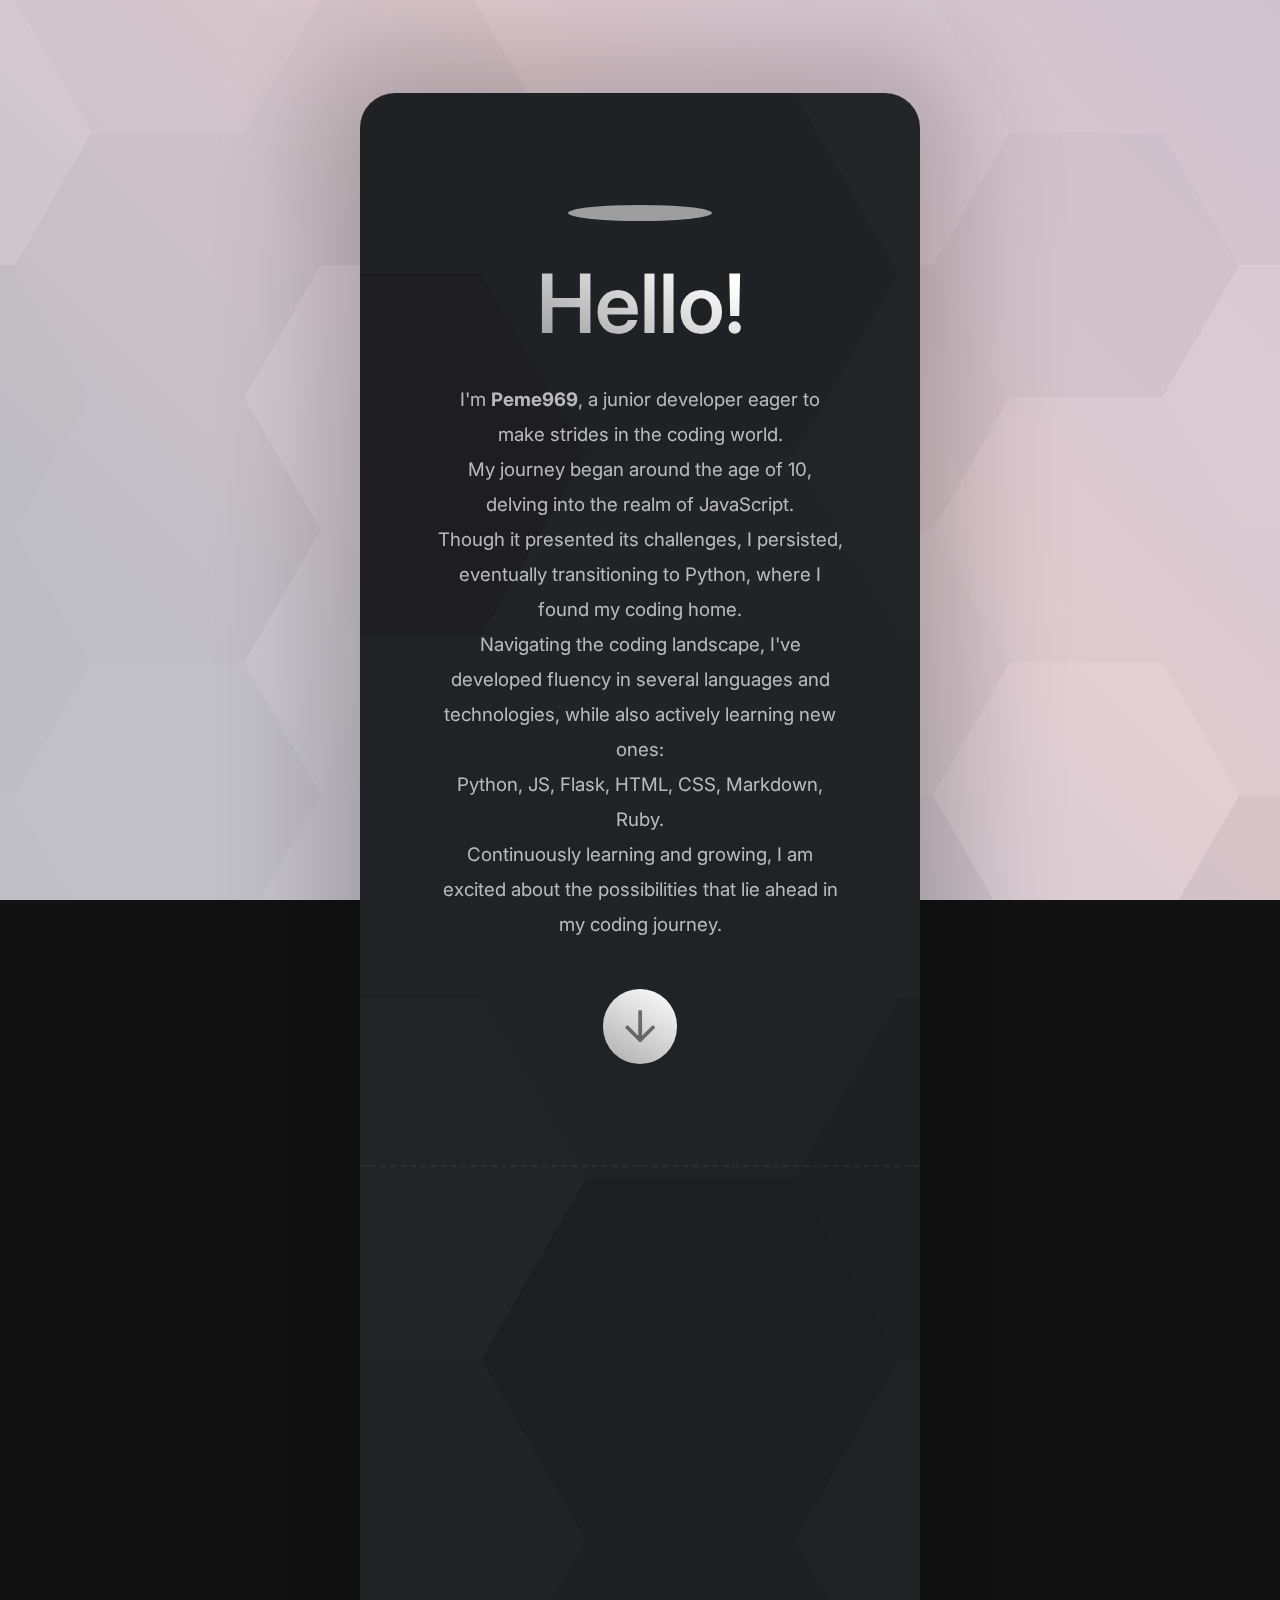
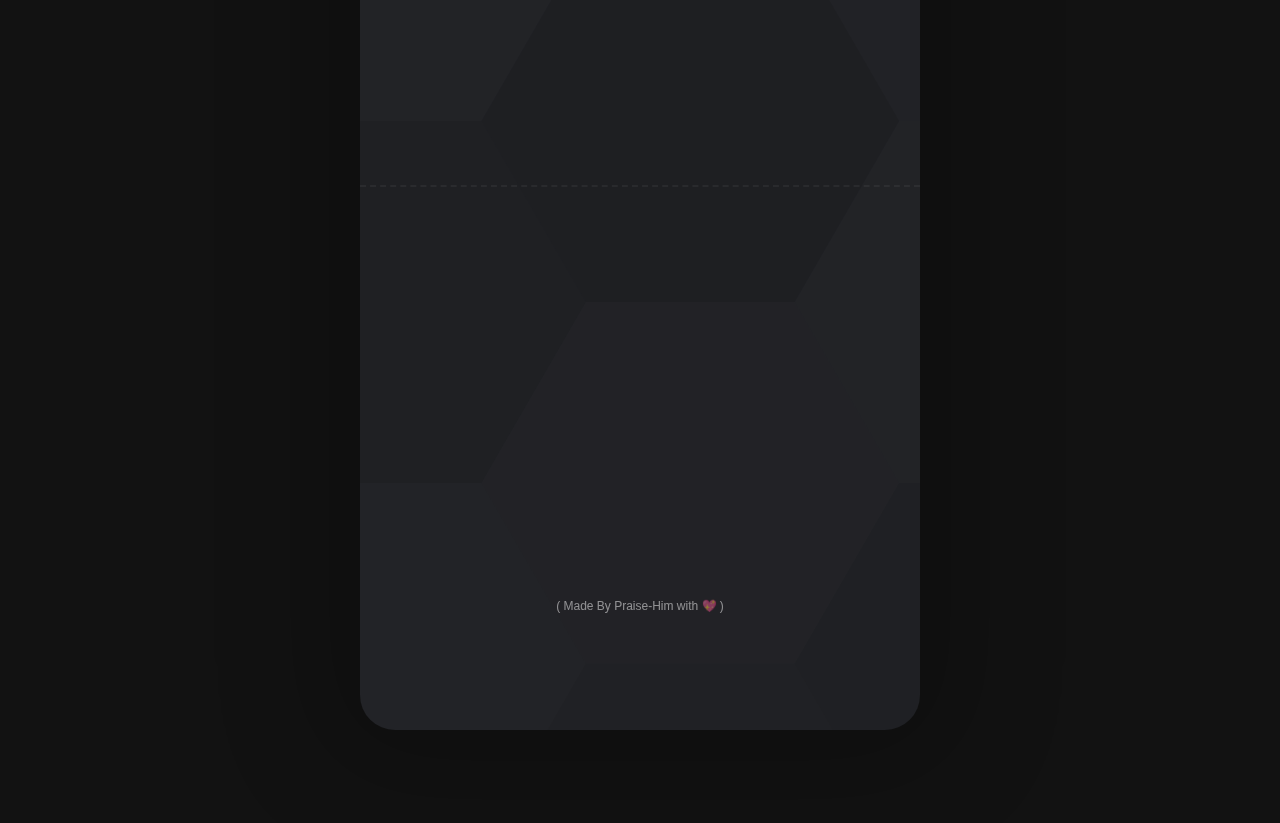
==== index.html @ 046c0584 "Updated index.html file!" ====
<!DOCTYPE HTML>
<html lang="en">
    <head>
        <title>Peme969 | My Homepage</title>
        <meta charset="utf-8"/>
        <meta name="viewport" content="width=device-width,initial-scale=1"/>
        <meta name="color-scheme" content="dark only"/>
        <meta name="description" content="Learn more about me!"/>
        <meta property="og:site_name" content="Peme969 | My Homepage"/>
        <meta property="og:title" content="Peme969 | My Homepage"/>
        <meta property="og:type" content="website"/>
        <meta property="og:description" content="Peme969's Homepage"/>
        <meta property="og:image" content="peme969.png"/>
        <meta property="og:image:type" content="image/jpeg"/>
        <meta property="og:image:width" content="1280"/>
        <meta property="og:image:height" content="800"/>
        <meta property="og:url" content="https://peme969.is-a.dev"/>
        <meta property="twitter:card" content="summary_large_image"/>
        <link rel="canonical" href="https://peme969.is-a.dev"/>
        <script src="https://beamanalytics.b-cdn.net/beam.min.js" data-token="cba54fb1-f1af-4593-b8c2-2899e4ea5d34" async></script>
        <link rel="icon" href="https://praisehimz.codewizardshq.com/Firstwebsite/images/cmd_giphy.ico" type="images/x-icon">
        <link href="https://fonts.googleapis.com/css2?display=swap&family=Inter:ital,wght@0,400;0,600;0,700;0,900;1,400;1,600;1,700;1,900" rel="stylesheet" type="text/css"/>
    <script async src="https://www.googletagmanager.com/gtag/js?id=G-JRMW57R1L1"></script>
<script>
  window.dataLayer = window.dataLayer || [];
  function gtag(){dataLayer.push(arguments);}
  gtag('js', new Date());

  gtag('config', 'G-JRMW57R1L1');
</script>
        <style>
            html,body,div,span,applet,object,iframe,h1,h2,h3,h4,h5,h6,p,blockquote,pre,a,abbr,acronym,address,big,cite,code,del,dfn,em,img,ins,kbd,q,s,samp,small,strike,strong,sub,sup,tt,var,b,u,i,center,dl,dt,dd,ol,ul,li,fieldset,form,label,legend,table,caption,tbody,tfoot,thead,tr,th,td,article,aside,canvas,details,embed,figure,figcaption,footer,header,hgroup,menu,nav,output,ruby,section,summary,time,mark,audio,video {
                margin: 0;
                padding: 0;
                border: 0;
                font-size: 100%;
                font: inherit;
                vertical-align: baseline;
            }

            article,aside,details,figcaption,figure,footer,header,hgroup,menu,nav,section {
                display: block;
            }

            body {
                line-height: 1;
            }

            ol,ul {
                list-style: none;
            }

            blockquote,q {
                quotes: none;
            }

            blockquote:before,blockquote:after,q:before,q:after {
                content: '';
                content: none;
            }

            table {
                border-collapse: collapse;
                border-spacing: 0;
            }

            body {
                -webkit-text-size-adjust: none
            }

            mark {
                background-color: transparent;
                color: inherit
            }

            input::-moz-focus-inner {
                border: 0;
                padding: 0
            }

            input[type="text"],input[type="email"],select,textarea {
                -moz-appearance: none;
                -webkit-appearance: none;
                -ms-appearance: none;
                appearance: none
            }

            *, *:before, *:after {
                box-sizing: border-box;
            }

            body {
                line-height: 1.0;
                min-height: var(--viewport-height);
                min-width: 320px;
                overflow-x: hidden;
                word-wrap: break-word;
            }

            body:before {
                content: '';
                display: block;
                background-attachment: scroll;
                height: var(--background-height);
                left: 0;
                pointer-events: none;
                position: fixed;
                top: 0;
                transform: scale(1);
                width: 100vw;
                z-index: 0;
                background-image: url('data:image/svg+xml;charset=utf8,%3Csvg%20width%3D%22600%22%20height%3D%22347%22%20viewBox%3D%220%200%20600%20347%22%20xmlns%3D%22http%3A%2F%2Fwww.w3.org%2F2000%2Fsvg%22%3E%20%3Cstyle%20type%3D%22text%2Fcss%22%3E%20polygon%20%7B%20fill%3A%20rgba(0,0,0,0.059)%3B%20transform%3A%20scale%28295%25%29%3B%20%7D%20%3C%2Fstyle%3E%20%3Cpolygon%20points%3D%220.0%2C0.0%2020.0%2C0.0%2030.0%2C17.3205%2020.0%2C34.641%200.0%2C34.641%20-10.0%2C17.3205%22%20fill-opacity%3D%220.2%22%20%2F%3E%20%3Cpolygon%20points%3D%2230.0%2C-17.3205%2050.0%2C-17.3205%2060.0%2C0.0%2050.0%2C17.3205%2030.0%2C17.3205%2020.0%2C0.0%22%20fill-opacity%3D%220.53%22%20%2F%3E%20%3Cpolygon%20points%3D%2260.0%2C0.0%2080.0%2C0.0%2090.0%2C17.3205%2080.0%2C34.641%2060.0%2C34.641%2050.0%2C17.3205%22%20fill-opacity%3D%220.84%22%20%2F%3E%20%3Cpolygon%20points%3D%2290.0%2C-17.3205%20110.0%2C-17.3205%20120.0%2C0.0%20110.0%2C17.3205%2090.0%2C17.3205%2080.0%2C0.0%22%20fill-opacity%3D%220.32%22%20%2F%3E%20%3Cpolygon%20points%3D%22120.0%2C0.0%20140.0%2C0.0%20150.0%2C17.3205%20140.0%2C34.641%20120.0%2C34.641%20110.0%2C17.3205%22%20fill-opacity%3D%220.3%22%20%2F%3E%20%3Cpolygon%20points%3D%22150.0%2C-17.3205%20170.0%2C-17.3205%20180.0%2C0.0%20170.0%2C17.3205%20150.0%2C17.3205%20140.0%2C0.0%22%20fill-opacity%3D%220.54%22%20%2F%3E%20%3Cpolygon%20points%3D%22180.0%2C0.0%20200.0%2C0.0%20210.0%2C17.3205%20200.0%2C34.641%20180.0%2C34.641%20170.0%2C17.3205%22%20fill-opacity%3D%220.51%22%20%2F%3E%20%3Cpolygon%20points%3D%22210.0%2C-17.3205%20230.0%2C-17.3205%20240.0%2C0.0%20230.0%2C17.3205%20210.0%2C17.3205%20200.0%2C0.0%22%20fill-opacity%3D%220.01%22%20%2F%3E%20%3Cpolygon%20points%3D%22240.0%2C0.0%20260.0%2C0.0%20270.0%2C17.3205%20260.0%2C34.641%20240.0%2C34.641%20230.0%2C17.3205%22%20fill-opacity%3D%220.31%22%20%2F%3E%20%3Cpolygon%20points%3D%22270.0%2C-17.3205%20290.0%2C-17.3205%20300.0%2C0.0%20290.0%2C17.3205%20270.0%2C17.3205%20260.0%2C0.0%22%20fill-opacity%3D%220.82%22%20%2F%3E%20%3Cpolygon%20points%3D%22300.0%2C0.0%20320.0%2C0.0%20330.0%2C17.3205%20320.0%2C34.641%20300.0%2C34.641%20290.0%2C17.3205%22%20fill-opacity%3D%220.05%22%20%2F%3E%20%3Cpolygon%20points%3D%22330.0%2C-17.3205%20350.0%2C-17.3205%20360.0%2C0.0%20350.0%2C17.3205%20330.0%2C17.3205%20320.0%2C0.0%22%20fill-opacity%3D%220.75%22%20%2F%3E%20%3Cpolygon%20points%3D%22360.0%2C0.0%20380.0%2C0.0%20390.0%2C17.3205%20380.0%2C34.641%20360.0%2C34.641%20350.0%2C17.3205%22%20fill-opacity%3D%220.27%22%20%2F%3E%20%3Cpolygon%20points%3D%22390.0%2C-17.3205%20410.0%2C-17.3205%20420.0%2C0.0%20410.0%2C17.3205%20390.0%2C17.3205%20380.0%2C0.0%22%20fill-opacity%3D%220.67%22%20%2F%3E%20%3Cpolygon%20points%3D%22420.0%2C0.0%20440.0%2C0.0%20450.0%2C17.3205%20440.0%2C34.641%20420.0%2C34.641%20410.0%2C17.3205%22%20fill-opacity%3D%220.75%22%20%2F%3E%20%3Cpolygon%20points%3D%22450.0%2C-17.3205%20470.0%2C-17.3205%20480.0%2C0.0%20470.0%2C17.3205%20450.0%2C17.3205%20440.0%2C0.0%22%20fill-opacity%3D%220.33%22%20%2F%3E%20%3Cpolygon%20points%3D%22480.0%2C0.0%20500.0%2C0.0%20510.0%2C17.3205%20500.0%2C34.641%20480.0%2C34.641%20470.0%2C17.3205%22%20fill-opacity%3D%220.01%22%20%2F%3E%20%3Cpolygon%20points%3D%22510.0%2C-17.3205%20530.0%2C-17.3205%20540.0%2C0.0%20530.0%2C17.3205%20510.0%2C17.3205%20500.0%2C0.0%22%20fill-opacity%3D%220.39%22%20%2F%3E%20%3Cpolygon%20points%3D%22540.0%2C0.0%20560.0%2C0.0%20570.0%2C17.3205%20560.0%2C34.641%20540.0%2C34.641%20530.0%2C17.3205%22%20fill-opacity%3D%220.53%22%20%2F%3E%20%3Cpolygon%20points%3D%22570.0%2C-17.3205%20590.0%2C-17.3205%20600.0%2C0.0%20590.0%2C17.3205%20570.0%2C17.3205%20560.0%2C0.0%22%20fill-opacity%3D%220.81%22%20%2F%3E%20%3Cpolygon%20points%3D%220.0%2C34.641%2020.0%2C34.641%2030.0%2C51.9615%2020.0%2C69.282%200.0%2C69.282%20-10.0%2C51.9615%22%20fill-opacity%3D%220.95%22%20%2F%3E%20%3Cpolygon%20points%3D%2230.0%2C17.3205%2050.0%2C17.3205%2060.0%2C34.641%2050.0%2C51.9615%2030.0%2C51.9615%2020.0%2C34.641%22%20fill-opacity%3D%220.82%22%20%2F%3E%20%3Cpolygon%20points%3D%2260.0%2C34.641%2080.0%2C34.641%2090.0%2C51.9615%2080.0%2C69.282%2060.0%2C69.282%2050.0%2C51.9615%22%20fill-opacity%3D%220.15%22%20%2F%3E%20%3Cpolygon%20points%3D%2290.0%2C17.3205%20110.0%2C17.3205%20120.0%2C34.641%20110.0%2C51.9615%2090.0%2C51.9615%2080.0%2C34.641%22%20fill-opacity%3D%220.46%22%20%2F%3E%20%3Cpolygon%20points%3D%22120.0%2C34.641%20140.0%2C34.641%20150.0%2C51.9615%20140.0%2C69.282%20120.0%2C69.282%20110.0%2C51.9615%22%20fill-opacity%3D%220.93%22%20%2F%3E%20%3Cpolygon%20points%3D%22150.0%2C17.3205%20170.0%2C17.3205%20180.0%2C34.641%20170.0%2C51.9615%20150.0%2C51.9615%20140.0%2C34.641%22%20fill-opacity%3D%220.88%22%20%2F%3E%20%3Cpolygon%20points%3D%22180.0%2C34.641%20200.0%2C34.641%20210.0%2C51.9615%20200.0%2C69.282%20180.0%2C69.282%20170.0%2C51.9615%22%20fill-opacity%3D%220.2%22%20%2F%3E%20%3Cpolygon%20points%3D%22210.0%2C17.3205%20230.0%2C17.3205%20240.0%2C34.641%20230.0%2C51.9615%20210.0%2C51.9615%20200.0%2C34.641%22%20fill-opacity%3D%220.05%22%20%2F%3E%20%3Cpolygon%20points%3D%22240.0%2C34.641%20260.0%2C34.641%20270.0%2C51.9615%20260.0%2C69.282%20240.0%2C69.282%20230.0%2C51.9615%22%20fill-opacity%3D%220.95%22%20%2F%3E%20%3Cpolygon%20points%3D%22270.0%2C17.3205%20290.0%2C17.3205%20300.0%2C34.641%20290.0%2C51.9615%20270.0%2C51.9615%20260.0%2C34.641%22%20fill-opacity%3D%220.97%22%20%2F%3E%20%3Cpolygon%20points%3D%22300.0%2C34.641%20320.0%2C34.641%20330.0%2C51.9615%20320.0%2C69.282%20300.0%2C69.282%20290.0%2C51.9615%22%20fill-opacity%3D%220.92%22%20%2F%3E%20%3Cpolygon%20points%3D%22330.0%2C17.3205%20350.0%2C17.3205%20360.0%2C34.641%20350.0%2C51.9615%20330.0%2C51.9615%20320.0%2C34.641%22%20fill-opacity%3D%220.27%22%20%2F%3E%20%3Cpolygon%20points%3D%22360.0%2C34.641%20380.0%2C34.641%20390.0%2C51.9615%20380.0%2C69.282%20360.0%2C69.282%20350.0%2C51.9615%22%20fill-opacity%3D%220.44%22%20%2F%3E%20%3Cpolygon%20points%3D%22390.0%2C17.3205%20410.0%2C17.3205%20420.0%2C34.641%20410.0%2C51.9615%20390.0%2C51.9615%20380.0%2C34.641%22%20fill-opacity%3D%220.11%22%20%2F%3E%20%3Cpolygon%20points%3D%22420.0%2C34.641%20440.0%2C34.641%20450.0%2C51.9615%20440.0%2C69.282%20420.0%2C69.282%20410.0%2C51.9615%22%20fill-opacity%3D%220.65%22%20%2F%3E%20%3Cpolygon%20points%3D%22450.0%2C17.3205%20470.0%2C17.3205%20480.0%2C34.641%20470.0%2C51.9615%20450.0%2C51.9615%20440.0%2C34.641%22%20fill-opacity%3D%220.35%22%20%2F%3E%20%3Cpolygon%20points%3D%22480.0%2C34.641%20500.0%2C34.641%20510.0%2C51.9615%20500.0%2C69.282%20480.0%2C69.282%20470.0%2C51.9615%22%20fill-opacity%3D%220.79%22%20%2F%3E%20%3Cpolygon%20points%3D%22510.0%2C17.3205%20530.0%2C17.3205%20540.0%2C34.641%20530.0%2C51.9615%20510.0%2C51.9615%20500.0%2C34.641%22%20fill-opacity%3D%220.58%22%20%2F%3E%20%3Cpolygon%20points%3D%22540.0%2C34.641%20560.0%2C34.641%20570.0%2C51.9615%20560.0%2C69.282%20540.0%2C69.282%20530.0%2C51.9615%22%20fill-opacity%3D%220.66%22%20%2F%3E%20%3Cpolygon%20points%3D%22570.0%2C17.3205%20590.0%2C17.3205%20600.0%2C34.641%20590.0%2C51.9615%20570.0%2C51.9615%20560.0%2C34.641%22%20fill-opacity%3D%220.76%22%20%2F%3E%20%3Cpolygon%20points%3D%220.0%2C69.282%2020.0%2C69.282%2030.0%2C86.6025%2020.0%2C103.923%200.0%2C103.923%20-10.0%2C86.6025%22%20fill-opacity%3D%220.89%22%20%2F%3E%20%3Cpolygon%20points%3D%2230.0%2C51.9615%2050.0%2C51.9615%2060.0%2C69.282%2050.0%2C86.6025%2030.0%2C86.6025%2020.0%2C69.282%22%20fill-opacity%3D%220.77%22%20%2F%3E%20%3Cpolygon%20points%3D%2260.0%2C69.282%2080.0%2C69.282%2090.0%2C86.6025%2080.0%2C103.923%2060.0%2C103.923%2050.0%2C86.6025%22%20fill-opacity%3D%220.12%22%20%2F%3E%20%3Cpolygon%20points%3D%2290.0%2C51.9615%20110.0%2C51.9615%20120.0%2C69.282%20110.0%2C86.6025%2090.0%2C86.6025%2080.0%2C69.282%22%20fill-opacity%3D%220.84%22%20%2F%3E%20%3Cpolygon%20points%3D%22120.0%2C69.282%20140.0%2C69.282%20150.0%2C86.6025%20140.0%2C103.923%20120.0%2C103.923%20110.0%2C86.6025%22%20fill-opacity%3D%220.5%22%20%2F%3E%20%3Cpolygon%20points%3D%22150.0%2C51.9615%20170.0%2C51.9615%20180.0%2C69.282%20170.0%2C86.6025%20150.0%2C86.6025%20140.0%2C69.282%22%20fill-opacity%3D%220.38%22%20%2F%3E%20%3Cpolygon%20points%3D%22180.0%2C69.282%20200.0%2C69.282%20210.0%2C86.6025%20200.0%2C103.923%20180.0%2C103.923%20170.0%2C86.6025%22%20fill-opacity%3D%220.41%22%20%2F%3E%20%3Cpolygon%20points%3D%22210.0%2C51.9615%20230.0%2C51.9615%20240.0%2C69.282%20230.0%2C86.6025%20210.0%2C86.6025%20200.0%2C69.282%22%20fill-opacity%3D%220.2%22%20%2F%3E%20%3Cpolygon%20points%3D%22240.0%2C69.282%20260.0%2C69.282%20270.0%2C86.6025%20260.0%2C103.923%20240.0%2C103.923%20230.0%2C86.6025%22%20fill-opacity%3D%220.97%22%20%2F%3E%20%3Cpolygon%20points%3D%22270.0%2C51.9615%20290.0%2C51.9615%20300.0%2C69.282%20290.0%2C86.6025%20270.0%2C86.6025%20260.0%2C69.282%22%20fill-opacity%3D%220.14%22%20%2F%3E%20%3Cpolygon%20points%3D%22300.0%2C69.282%20320.0%2C69.282%20330.0%2C86.6025%20320.0%2C103.923%20300.0%2C103.923%20290.0%2C86.6025%22%20fill-opacity%3D%220.03%22%20%2F%3E%20%3Cpolygon%20points%3D%22330.0%2C51.9615%20350.0%2C51.9615%20360.0%2C69.282%20350.0%2C86.6025%20330.0%2C86.6025%20320.0%2C69.282%22%20fill-opacity%3D%220.76%22%20%2F%3E%20%3Cpolygon%20points%3D%22360.0%2C69.282%20380.0%2C69.282%20390.0%2C86.6025%20380.0%2C103.923%20360.0%2C103.923%20350.0%2C86.6025%22%20fill-opacity%3D%221.0%22%20%2F%3E%20%3Cpolygon%20points%3D%22390.0%2C51.9615%20410.0%2C51.9615%20420.0%2C69.282%20410.0%2C86.6025%20390.0%2C86.6025%20380.0%2C69.282%22%20fill-opacity%3D%220.77%22%20%2F%3E%20%3Cpolygon%20points%3D%22420.0%2C69.282%20440.0%2C69.282%20450.0%2C86.6025%20440.0%2C103.923%20420.0%2C103.923%20410.0%2C86.6025%22%20fill-opacity%3D%220.02%22%20%2F%3E%20%3Cpolygon%20points%3D%22450.0%2C51.9615%20470.0%2C51.9615%20480.0%2C69.282%20470.0%2C86.6025%20450.0%2C86.6025%20440.0%2C69.282%22%20fill-opacity%3D%220.45%22%20%2F%3E%20%3Cpolygon%20points%3D%22480.0%2C69.282%20500.0%2C69.282%20510.0%2C86.6025%20500.0%2C103.923%20480.0%2C103.923%20470.0%2C86.6025%22%20fill-opacity%3D%220.1%22%20%2F%3E%20%3Cpolygon%20points%3D%22510.0%2C51.9615%20530.0%2C51.9615%20540.0%2C69.282%20530.0%2C86.6025%20510.0%2C86.6025%20500.0%2C69.282%22%20fill-opacity%3D%220.17%22%20%2F%3E%20%3Cpolygon%20points%3D%22540.0%2C69.282%20560.0%2C69.282%20570.0%2C86.6025%20560.0%2C103.923%20540.0%2C103.923%20530.0%2C86.6025%22%20fill-opacity%3D%220.2%22%20%2F%3E%20%3Cpolygon%20points%3D%22570.0%2C51.9615%20590.0%2C51.9615%20600.0%2C69.282%20590.0%2C86.6025%20570.0%2C86.6025%20560.0%2C69.282%22%20fill-opacity%3D%220.47%22%20%2F%3E%20%3Cpolygon%20points%3D%220.0%2C103.923%2020.0%2C103.923%2030.0%2C121.2436%2020.0%2C138.5641%200.0%2C138.5641%20-10.0%2C121.2436%22%20fill-opacity%3D%220.74%22%20%2F%3E%20%3Cpolygon%20points%3D%2230.0%2C86.6025%2050.0%2C86.6025%2060.0%2C103.923%2050.0%2C121.2436%2030.0%2C121.2436%2020.0%2C103.923%22%20fill-opacity%3D%220.59%22%20%2F%3E%20%3Cpolygon%20points%3D%2260.0%2C103.923%2080.0%2C103.923%2090.0%2C121.2436%2080.0%2C138.5641%2060.0%2C138.5641%2050.0%2C121.2436%22%20fill-opacity%3D%220.17%22%20%2F%3E%20%3Cpolygon%20points%3D%2290.0%2C86.6025%20110.0%2C86.6025%20120.0%2C103.923%20110.0%2C121.2436%2090.0%2C121.2436%2080.0%2C103.923%22%20fill-opacity%3D%220.65%22%20%2F%3E%20%3Cpolygon%20points%3D%22120.0%2C103.923%20140.0%2C103.923%20150.0%2C121.2436%20140.0%2C138.5641%20120.0%2C138.5641%20110.0%2C121.2436%22%20fill-opacity%3D%220.8%22%20%2F%3E%20%3Cpolygon%20points%3D%22150.0%2C86.6025%20170.0%2C86.6025%20180.0%2C103.923%20170.0%2C121.2436%20150.0%2C121.2436%20140.0%2C103.923%22%20fill-opacity%3D%220.02%22%20%2F%3E%20%3Cpolygon%20points%3D%22180.0%2C103.923%20200.0%2C103.923%20210.0%2C121.2436%20200.0%2C138.5641%20180.0%2C138.5641%20170.0%2C121.2436%22%20fill-opacity%3D%220.96%22%20%2F%3E%20%3Cpolygon%20points%3D%22210.0%2C86.6025%20230.0%2C86.6025%20240.0%2C103.923%20230.0%2C121.2436%20210.0%2C121.2436%20200.0%2C103.923%22%20fill-opacity%3D%220.75%22%20%2F%3E%20%3Cpolygon%20points%3D%22240.0%2C103.923%20260.0%2C103.923%20270.0%2C121.2436%20260.0%2C138.5641%20240.0%2C138.5641%20230.0%2C121.2436%22%20fill-opacity%3D%220.29%22%20%2F%3E%20%3Cpolygon%20points%3D%22270.0%2C86.6025%20290.0%2C86.6025%20300.0%2C103.923%20290.0%2C121.2436%20270.0%2C121.2436%20260.0%2C103.923%22%20fill-opacity%3D%220.38%22%20%2F%3E%20%3Cpolygon%20points%3D%22300.0%2C103.923%20320.0%2C103.923%20330.0%2C121.2436%20320.0%2C138.5641%20300.0%2C138.5641%20290.0%2C121.2436%22%20fill-opacity%3D%220.11%22%20%2F%3E%20%3Cpolygon%20points%3D%22330.0%2C86.6025%20350.0%2C86.6025%20360.0%2C103.923%20350.0%2C121.2436%20330.0%2C121.2436%20320.0%2C103.923%22%20fill-opacity%3D%220.63%22%20%2F%3E%20%3Cpolygon%20points%3D%22360.0%2C103.923%20380.0%2C103.923%20390.0%2C121.2436%20380.0%2C138.5641%20360.0%2C138.5641%20350.0%2C121.2436%22%20fill-opacity%3D%220.44%22%20%2F%3E%20%3Cpolygon%20points%3D%22390.0%2C86.6025%20410.0%2C86.6025%20420.0%2C103.923%20410.0%2C121.2436%20390.0%2C121.2436%20380.0%2C103.923%22%20fill-opacity%3D%220.78%22%20%2F%3E%20%3Cpolygon%20points%3D%22420.0%2C103.923%20440.0%2C103.923%20450.0%2C121.2436%20440.0%2C138.5641%20420.0%2C138.5641%20410.0%2C121.2436%22%20fill-opacity%3D%220.63%22%20%2F%3E%20%3Cpolygon%20points%3D%22450.0%2C86.6025%20470.0%2C86.6025%20480.0%2C103.923%20470.0%2C121.2436%20450.0%2C121.2436%20440.0%2C103.923%22%20fill-opacity%3D%220.83%22%20%2F%3E%20%3Cpolygon%20points%3D%22480.0%2C103.923%20500.0%2C103.923%20510.0%2C121.2436%20500.0%2C138.5641%20480.0%2C138.5641%20470.0%2C121.2436%22%20fill-opacity%3D%220.58%22%20%2F%3E%20%3Cpolygon%20points%3D%22510.0%2C86.6025%20530.0%2C86.6025%20540.0%2C103.923%20530.0%2C121.2436%20510.0%2C121.2436%20500.0%2C103.923%22%20fill-opacity%3D%220.14%22%20%2F%3E%20%3Cpolygon%20points%3D%22540.0%2C103.923%20560.0%2C103.923%20570.0%2C121.2436%20560.0%2C138.5641%20540.0%2C138.5641%20530.0%2C121.2436%22%20fill-opacity%3D%220.45%22%20%2F%3E%20%3Cpolygon%20points%3D%22570.0%2C86.6025%20590.0%2C86.6025%20600.0%2C103.923%20590.0%2C121.2436%20570.0%2C121.2436%20560.0%2C103.923%22%20fill-opacity%3D%220.08%22%20%2F%3E%20%3Cpolygon%20points%3D%220.0%2C138.5641%2020.0%2C138.5641%2030.0%2C155.8846%2020.0%2C173.2051%200.0%2C173.2051%20-10.0%2C155.8846%22%20fill-opacity%3D%220.31%22%20%2F%3E%20%3Cpolygon%20points%3D%2230.0%2C121.2436%2050.0%2C121.2436%2060.0%2C138.5641%2050.0%2C155.8846%2030.0%2C155.8846%2020.0%2C138.5641%22%20fill-opacity%3D%220.76%22%20%2F%3E%20%3Cpolygon%20points%3D%2260.0%2C138.5641%2080.0%2C138.5641%2090.0%2C155.8846%2080.0%2C173.2051%2060.0%2C173.2051%2050.0%2C155.8846%22%20fill-opacity%3D%220.61%22%20%2F%3E%20%3Cpolygon%20points%3D%2290.0%2C121.2436%20110.0%2C121.2436%20120.0%2C138.5641%20110.0%2C155.8846%2090.0%2C155.8846%2080.0%2C138.5641%22%20fill-opacity%3D%220.13%22%20%2F%3E%20%3Cpolygon%20points%3D%22120.0%2C138.5641%20140.0%2C138.5641%20150.0%2C155.8846%20140.0%2C173.2051%20120.0%2C173.2051%20110.0%2C155.8846%22%20fill-opacity%3D%220.31%22%20%2F%3E%20%3Cpolygon%20points%3D%22150.0%2C121.2436%20170.0%2C121.2436%20180.0%2C138.5641%20170.0%2C155.8846%20150.0%2C155.8846%20140.0%2C138.5641%22%20fill-opacity%3D%220.28%22%20%2F%3E%20%3Cpolygon%20points%3D%22180.0%2C138.5641%20200.0%2C138.5641%20210.0%2C155.8846%20200.0%2C173.2051%20180.0%2C173.2051%20170.0%2C155.8846%22%20fill-opacity%3D%220.79%22%20%2F%3E%20%3Cpolygon%20points%3D%22210.0%2C121.2436%20230.0%2C121.2436%20240.0%2C138.5641%20230.0%2C155.8846%20210.0%2C155.8846%20200.0%2C138.5641%22%20fill-opacity%3D%220.34%22%20%2F%3E%20%3Cpolygon%20points%3D%22240.0%2C138.5641%20260.0%2C138.5641%20270.0%2C155.8846%20260.0%2C173.2051%20240.0%2C173.2051%20230.0%2C155.8846%22%20fill-opacity%3D%220.54%22%20%2F%3E%20%3Cpolygon%20points%3D%22270.0%2C121.2436%20290.0%2C121.2436%20300.0%2C138.5641%20290.0%2C155.8846%20270.0%2C155.8846%20260.0%2C138.5641%22%20fill-opacity%3D%220.11%22%20%2F%3E%20%3Cpolygon%20points%3D%22300.0%2C138.5641%20320.0%2C138.5641%20330.0%2C155.8846%20320.0%2C173.2051%20300.0%2C173.2051%20290.0%2C155.8846%22%20fill-opacity%3D%220.46%22%20%2F%3E%20%3Cpolygon%20points%3D%22330.0%2C121.2436%20350.0%2C121.2436%20360.0%2C138.5641%20350.0%2C155.8846%20330.0%2C155.8846%20320.0%2C138.5641%22%20fill-opacity%3D%220.39%22%20%2F%3E%20%3Cpolygon%20points%3D%22360.0%2C138.5641%20380.0%2C138.5641%20390.0%2C155.8846%20380.0%2C173.2051%20360.0%2C173.2051%20350.0%2C155.8846%22%20fill-opacity%3D%220.66%22%20%2F%3E%20%3Cpolygon%20points%3D%22390.0%2C121.2436%20410.0%2C121.2436%20420.0%2C138.5641%20410.0%2C155.8846%20390.0%2C155.8846%20380.0%2C138.5641%22%20fill-opacity%3D%220.91%22%20%2F%3E%20%3Cpolygon%20points%3D%22420.0%2C138.5641%20440.0%2C138.5641%20450.0%2C155.8846%20440.0%2C173.2051%20420.0%2C173.2051%20410.0%2C155.8846%22%20fill-opacity%3D%220.76%22%20%2F%3E%20%3Cpolygon%20points%3D%22450.0%2C121.2436%20470.0%2C121.2436%20480.0%2C138.5641%20470.0%2C155.8846%20450.0%2C155.8846%20440.0%2C138.5641%22%20fill-opacity%3D%220.93%22%20%2F%3E%20%3Cpolygon%20points%3D%22480.0%2C138.5641%20500.0%2C138.5641%20510.0%2C155.8846%20500.0%2C173.2051%20480.0%2C173.2051%20470.0%2C155.8846%22%20fill-opacity%3D%220.62%22%20%2F%3E%20%3Cpolygon%20points%3D%22510.0%2C121.2436%20530.0%2C121.2436%20540.0%2C138.5641%20530.0%2C155.8846%20510.0%2C155.8846%20500.0%2C138.5641%22%20fill-opacity%3D%220.67%22%20%2F%3E%20%3Cpolygon%20points%3D%22540.0%2C138.5641%20560.0%2C138.5641%20570.0%2C155.8846%20560.0%2C173.2051%20540.0%2C173.2051%20530.0%2C155.8846%22%20fill-opacity%3D%220.87%22%20%2F%3E%20%3Cpolygon%20points%3D%22570.0%2C121.2436%20590.0%2C121.2436%20600.0%2C138.5641%20590.0%2C155.8846%20570.0%2C155.8846%20560.0%2C138.5641%22%20fill-opacity%3D%220.48%22%20%2F%3E%20%3Cpolygon%20points%3D%220.0%2C173.2051%2020.0%2C173.2051%2030.0%2C190.5256%2020.0%2C207.8461%200.0%2C207.8461%20-10.0%2C190.5256%22%20fill-opacity%3D%220.29%22%20%2F%3E%20%3Cpolygon%20points%3D%2230.0%2C155.8846%2050.0%2C155.8846%2060.0%2C173.2051%2050.0%2C190.5256%2030.0%2C190.5256%2020.0%2C173.2051%22%20fill-opacity%3D%220.09%22%20%2F%3E%20%3Cpolygon%20points%3D%2260.0%2C173.2051%2080.0%2C173.2051%2090.0%2C190.5256%2080.0%2C207.8461%2060.0%2C207.8461%2050.0%2C190.5256%22%20fill-opacity%3D%220.07%22%20%2F%3E%20%3Cpolygon%20points%3D%2290.0%2C155.8846%20110.0%2C155.8846%20120.0%2C173.2051%20110.0%2C190.5256%2090.0%2C190.5256%2080.0%2C173.2051%22%20fill-opacity%3D%220.72%22%20%2F%3E%20%3Cpolygon%20points%3D%22120.0%2C173.2051%20140.0%2C173.2051%20150.0%2C190.5256%20140.0%2C207.8461%20120.0%2C207.8461%20110.0%2C190.5256%22%20fill-opacity%3D%220.44%22%20%2F%3E%20%3Cpolygon%20points%3D%22150.0%2C155.8846%20170.0%2C155.8846%20180.0%2C173.2051%20170.0%2C190.5256%20150.0%2C190.5256%20140.0%2C173.2051%22%20fill-opacity%3D%220.7%22%20%2F%3E%20%3Cpolygon%20points%3D%22180.0%2C173.2051%20200.0%2C173.2051%20210.0%2C190.5256%20200.0%2C207.8461%20180.0%2C207.8461%20170.0%2C190.5256%22%20fill-opacity%3D%220.3%22%20%2F%3E%20%3Cpolygon%20points%3D%22210.0%2C155.8846%20230.0%2C155.8846%20240.0%2C173.2051%20230.0%2C190.5256%20210.0%2C190.5256%20200.0%2C173.2051%22%20fill-opacity%3D%220.28%22%20%2F%3E%20%3Cpolygon%20points%3D%22240.0%2C173.2051%20260.0%2C173.2051%20270.0%2C190.5256%20260.0%2C207.8461%20240.0%2C207.8461%20230.0%2C190.5256%22%20fill-opacity%3D%220.15%22%20%2F%3E%20%3Cpolygon%20points%3D%22270.0%2C155.8846%20290.0%2C155.8846%20300.0%2C173.2051%20290.0%2C190.5256%20270.0%2C190.5256%20260.0%2C173.2051%22%20fill-opacity%3D%220.16%22%20%2F%3E%20%3Cpolygon%20points%3D%22300.0%2C173.2051%20320.0%2C173.2051%20330.0%2C190.5256%20320.0%2C207.8461%20300.0%2C207.8461%20290.0%2C190.5256%22%20fill-opacity%3D%220.04%22%20%2F%3E%20%3Cpolygon%20points%3D%22330.0%2C155.8846%20350.0%2C155.8846%20360.0%2C173.2051%20350.0%2C190.5256%20330.0%2C190.5256%20320.0%2C173.2051%22%20fill-opacity%3D%220.57%22%20%2F%3E%20%3Cpolygon%20points%3D%22360.0%2C173.2051%20380.0%2C173.2051%20390.0%2C190.5256%20380.0%2C207.8461%20360.0%2C207.8461%20350.0%2C190.5256%22%20fill-opacity%3D%220.07%22%20%2F%3E%20%3Cpolygon%20points%3D%22390.0%2C155.8846%20410.0%2C155.8846%20420.0%2C173.2051%20410.0%2C190.5256%20390.0%2C190.5256%20380.0%2C173.2051%22%20fill-opacity%3D%220.87%22%20%2F%3E%20%3Cpolygon%20points%3D%22420.0%2C173.2051%20440.0%2C173.2051%20450.0%2C190.5256%20440.0%2C207.8461%20420.0%2C207.8461%20410.0%2C190.5256%22%20fill-opacity%3D%220.45%22%20%2F%3E%20%3Cpolygon%20points%3D%22450.0%2C155.8846%20470.0%2C155.8846%20480.0%2C173.2051%20470.0%2C190.5256%20450.0%2C190.5256%20440.0%2C173.2051%22%20fill-opacity%3D%220.26%22%20%2F%3E%20%3Cpolygon%20points%3D%22480.0%2C173.2051%20500.0%2C173.2051%20510.0%2C190.5256%20500.0%2C207.8461%20480.0%2C207.8461%20470.0%2C190.5256%22%20fill-opacity%3D%220.65%22%20%2F%3E%20%3Cpolygon%20points%3D%22510.0%2C155.8846%20530.0%2C155.8846%20540.0%2C173.2051%20530.0%2C190.5256%20510.0%2C190.5256%20500.0%2C173.2051%22%20fill-opacity%3D%220.61%22%20%2F%3E%20%3Cpolygon%20points%3D%22540.0%2C173.2051%20560.0%2C173.2051%20570.0%2C190.5256%20560.0%2C207.8461%20540.0%2C207.8461%20530.0%2C190.5256%22%20fill-opacity%3D%220.17%22%20%2F%3E%20%3Cpolygon%20points%3D%22570.0%2C155.8846%20590.0%2C155.8846%20600.0%2C173.2051%20590.0%2C190.5256%20570.0%2C190.5256%20560.0%2C173.2051%22%20fill-opacity%3D%220.11%22%20%2F%3E%20%3Cpolygon%20points%3D%220.0%2C207.8461%2020.0%2C207.8461%2030.0%2C225.1666%2020.0%2C242.4871%200.0%2C242.4871%20-10.0%2C225.1666%22%20fill-opacity%3D%220.14%22%20%2F%3E%20%3Cpolygon%20points%3D%2230.0%2C190.5256%2050.0%2C190.5256%2060.0%2C207.8461%2050.0%2C225.1666%2030.0%2C225.1666%2020.0%2C207.8461%22%20fill-opacity%3D%220.87%22%20%2F%3E%20%3Cpolygon%20points%3D%2260.0%2C207.8461%2080.0%2C207.8461%2090.0%2C225.1666%2080.0%2C242.4871%2060.0%2C242.4871%2050.0%2C225.1666%22%20fill-opacity%3D%220.85%22%20%2F%3E%20%3Cpolygon%20points%3D%2290.0%2C190.5256%20110.0%2C190.5256%20120.0%2C207.8461%20110.0%2C225.1666%2090.0%2C225.1666%2080.0%2C207.8461%22%20fill-opacity%3D%220.35%22%20%2F%3E%20%3Cpolygon%20points%3D%22120.0%2C207.8461%20140.0%2C207.8461%20150.0%2C225.1666%20140.0%2C242.4871%20120.0%2C242.4871%20110.0%2C225.1666%22%20fill-opacity%3D%220.39%22%20%2F%3E%20%3Cpolygon%20points%3D%22150.0%2C190.5256%20170.0%2C190.5256%20180.0%2C207.8461%20170.0%2C225.1666%20150.0%2C225.1666%20140.0%2C207.8461%22%20fill-opacity%3D%220.25%22%20%2F%3E%20%3Cpolygon%20points%3D%22180.0%2C207.8461%20200.0%2C207.8461%20210.0%2C225.1666%20200.0%2C242.4871%20180.0%2C242.4871%20170.0%2C225.1666%22%20fill-opacity%3D%220.48%22%20%2F%3E%20%3Cpolygon%20points%3D%22210.0%2C190.5256%20230.0%2C190.5256%20240.0%2C207.8461%20230.0%2C225.1666%20210.0%2C225.1666%20200.0%2C207.8461%22%20fill-opacity%3D%220.65%22%20%2F%3E%20%3Cpolygon%20points%3D%22240.0%2C207.8461%20260.0%2C207.8461%20270.0%2C225.1666%20260.0%2C242.4871%20240.0%2C242.4871%20230.0%2C225.1666%22%20fill-opacity%3D%220.82%22%20%2F%3E%20%3Cpolygon%20points%3D%22270.0%2C190.5256%20290.0%2C190.5256%20300.0%2C207.8461%20290.0%2C225.1666%20270.0%2C225.1666%20260.0%2C207.8461%22%20fill-opacity%3D%220.71%22%20%2F%3E%20%3Cpolygon%20points%3D%22300.0%2C207.8461%20320.0%2C207.8461%20330.0%2C225.1666%20320.0%2C242.4871%20300.0%2C242.4871%20290.0%2C225.1666%22%20fill-opacity%3D%220.83%22%20%2F%3E%20%3Cpolygon%20points%3D%22330.0%2C190.5256%20350.0%2C190.5256%20360.0%2C207.8461%20350.0%2C225.1666%20330.0%2C225.1666%20320.0%2C207.8461%22%20fill-opacity%3D%220.2%22%20%2F%3E%20%3Cpolygon%20points%3D%22360.0%2C207.8461%20380.0%2C207.8461%20390.0%2C225.1666%20380.0%2C242.4871%20360.0%2C242.4871%20350.0%2C225.1666%22%20fill-opacity%3D%220.5%22%20%2F%3E%20%3Cpolygon%20points%3D%22390.0%2C190.5256%20410.0%2C190.5256%20420.0%2C207.8461%20410.0%2C225.1666%20390.0%2C225.1666%20380.0%2C207.8461%22%20fill-opacity%3D%220.4%22%20%2F%3E%20%3Cpolygon%20points%3D%22420.0%2C207.8461%20440.0%2C207.8461%20450.0%2C225.1666%20440.0%2C242.4871%20420.0%2C242.4871%20410.0%2C225.1666%22%20fill-opacity%3D%220.56%22%20%2F%3E%20%3Cpolygon%20points%3D%22450.0%2C190.5256%20470.0%2C190.5256%20480.0%2C207.8461%20470.0%2C225.1666%20450.0%2C225.1666%20440.0%2C207.8461%22%20fill-opacity%3D%220.52%22%20%2F%3E%20%3Cpolygon%20points%3D%22480.0%2C207.8461%20500.0%2C207.8461%20510.0%2C225.1666%20500.0%2C242.4871%20480.0%2C242.4871%20470.0%2C225.1666%22%20fill-opacity%3D%220.02%22%20%2F%3E%20%3Cpolygon%20points%3D%22510.0%2C190.5256%20530.0%2C190.5256%20540.0%2C207.8461%20530.0%2C225.1666%20510.0%2C225.1666%20500.0%2C207.8461%22%20fill-opacity%3D%220.27%22%20%2F%3E%20%3Cpolygon%20points%3D%22540.0%2C207.8461%20560.0%2C207.8461%20570.0%2C225.1666%20560.0%2C242.4871%20540.0%2C242.4871%20530.0%2C225.1666%22%20fill-opacity%3D%220.95%22%20%2F%3E%20%3Cpolygon%20points%3D%22570.0%2C190.5256%20590.0%2C190.5256%20600.0%2C207.8461%20590.0%2C225.1666%20570.0%2C225.1666%20560.0%2C207.8461%22%20fill-opacity%3D%220.04%22%20%2F%3E%20%3Cpolygon%20points%3D%220.0%2C242.4871%2020.0%2C242.4871%2030.0%2C259.8076%2020.0%2C277.1281%200.0%2C277.1281%20-10.0%2C259.8076%22%20fill-opacity%3D%220.49%22%20%2F%3E%20%3Cpolygon%20points%3D%2230.0%2C225.1666%2050.0%2C225.1666%2060.0%2C242.4871%2050.0%2C259.8076%2030.0%2C259.8076%2020.0%2C242.4871%22%20fill-opacity%3D%220.68%22%20%2F%3E%20%3Cpolygon%20points%3D%2260.0%2C242.4871%2080.0%2C242.4871%2090.0%2C259.8076%2080.0%2C277.1281%2060.0%2C277.1281%2050.0%2C259.8076%22%20fill-opacity%3D%220.96%22%20%2F%3E%20%3Cpolygon%20points%3D%2290.0%2C225.1666%20110.0%2C225.1666%20120.0%2C242.4871%20110.0%2C259.8076%2090.0%2C259.8076%2080.0%2C242.4871%22%20fill-opacity%3D%220.8%22%20%2F%3E%20%3Cpolygon%20points%3D%22120.0%2C242.4871%20140.0%2C242.4871%20150.0%2C259.8076%20140.0%2C277.1281%20120.0%2C277.1281%20110.0%2C259.8076%22%20fill-opacity%3D%220.42%22%20%2F%3E%20%3Cpolygon%20points%3D%22150.0%2C225.1666%20170.0%2C225.1666%20180.0%2C242.4871%20170.0%2C259.8076%20150.0%2C259.8076%20140.0%2C242.4871%22%20fill-opacity%3D%220.74%22%20%2F%3E%20%3Cpolygon%20points%3D%22180.0%2C242.4871%20200.0%2C242.4871%20210.0%2C259.8076%20200.0%2C277.1281%20180.0%2C277.1281%20170.0%2C259.8076%22%20fill-opacity%3D%220.68%22%20%2F%3E%20%3Cpolygon%20points%3D%22210.0%2C225.1666%20230.0%2C225.1666%20240.0%2C242.4871%20230.0%2C259.8076%20210.0%2C259.8076%20200.0%2C242.4871%22%20fill-opacity%3D%220.27%22%20%2F%3E%20%3Cpolygon%20points%3D%22240.0%2C242.4871%20260.0%2C242.4871%20270.0%2C259.8076%20260.0%2C277.1281%20240.0%2C277.1281%20230.0%2C259.8076%22%20fill-opacity%3D%220.74%22%20%2F%3E%20%3Cpolygon%20points%3D%22270.0%2C225.1666%20290.0%2C225.1666%20300.0%2C242.4871%20290.0%2C259.8076%20270.0%2C259.8076%20260.0%2C242.4871%22%20fill-opacity%3D%220.92%22%20%2F%3E%20%3Cpolygon%20points%3D%22300.0%2C242.4871%20320.0%2C242.4871%20330.0%2C259.8076%20320.0%2C277.1281%20300.0%2C277.1281%20290.0%2C259.8076%22%20fill-opacity%3D%220.21%22%20%2F%3E%20%3Cpolygon%20points%3D%22330.0%2C225.1666%20350.0%2C225.1666%20360.0%2C242.4871%20350.0%2C259.8076%20330.0%2C259.8076%20320.0%2C242.4871%22%20fill-opacity%3D%220.17%22%20%2F%3E%20%3Cpolygon%20points%3D%22360.0%2C242.4871%20380.0%2C242.4871%20390.0%2C259.8076%20380.0%2C277.1281%20360.0%2C277.1281%20350.0%2C259.8076%22%20fill-opacity%3D%220.11%22%20%2F%3E%20%3Cpolygon%20points%3D%22390.0%2C225.1666%20410.0%2C225.1666%20420.0%2C242.4871%20410.0%2C259.8076%20390.0%2C259.8076%20380.0%2C242.4871%22%20fill-opacity%3D%220.67%22%20%2F%3E%20%3Cpolygon%20points%3D%22420.0%2C242.4871%20440.0%2C242.4871%20450.0%2C259.8076%20440.0%2C277.1281%20420.0%2C277.1281%20410.0%2C259.8076%22%20fill-opacity%3D%220.6%22%20%2F%3E%20%3Cpolygon%20points%3D%22450.0%2C225.1666%20470.0%2C225.1666%20480.0%2C242.4871%20470.0%2C259.8076%20450.0%2C259.8076%20440.0%2C242.4871%22%20fill-opacity%3D%220.58%22%20%2F%3E%20%3Cpolygon%20points%3D%22480.0%2C242.4871%20500.0%2C242.4871%20510.0%2C259.8076%20500.0%2C277.1281%20480.0%2C277.1281%20470.0%2C259.8076%22%20fill-opacity%3D%220.19%22%20%2F%3E%20%3Cpolygon%20points%3D%22510.0%2C225.1666%20530.0%2C225.1666%20540.0%2C242.4871%20530.0%2C259.8076%20510.0%2C259.8076%20500.0%2C242.4871%22%20fill-opacity%3D%220.21%22%20%2F%3E%20%3Cpolygon%20points%3D%22540.0%2C242.4871%20560.0%2C242.4871%20570.0%2C259.8076%20560.0%2C277.1281%20540.0%2C277.1281%20530.0%2C259.8076%22%20fill-opacity%3D%220.82%22%20%2F%3E%20%3Cpolygon%20points%3D%22570.0%2C225.1666%20590.0%2C225.1666%20600.0%2C242.4871%20590.0%2C259.8076%20570.0%2C259.8076%20560.0%2C242.4871%22%20fill-opacity%3D%220.53%22%20%2F%3E%20%3Cpolygon%20points%3D%220.0%2C277.1281%2020.0%2C277.1281%2030.0%2C294.4486%2020.0%2C311.7691%200.0%2C311.7691%20-10.0%2C294.4486%22%20fill-opacity%3D%220.22%22%20%2F%3E%20%3Cpolygon%20points%3D%2230.0%2C259.8076%2050.0%2C259.8076%2060.0%2C277.1281%2050.0%2C294.4486%2030.0%2C294.4486%2020.0%2C277.1281%22%20fill-opacity%3D%220.15%22%20%2F%3E%20%3Cpolygon%20points%3D%2260.0%2C277.1281%2080.0%2C277.1281%2090.0%2C294.4486%2080.0%2C311.7691%2060.0%2C311.7691%2050.0%2C294.4486%22%20fill-opacity%3D%220.31%22%20%2F%3E%20%3Cpolygon%20points%3D%2290.0%2C259.8076%20110.0%2C259.8076%20120.0%2C277.1281%20110.0%2C294.4486%2090.0%2C294.4486%2080.0%2C277.1281%22%20fill-opacity%3D%220.12%22%20%2F%3E%20%3Cpolygon%20points%3D%22120.0%2C277.1281%20140.0%2C277.1281%20150.0%2C294.4486%20140.0%2C311.7691%20120.0%2C311.7691%20110.0%2C294.4486%22%20fill-opacity%3D%220.34%22%20%2F%3E%20%3Cpolygon%20points%3D%22150.0%2C259.8076%20170.0%2C259.8076%20180.0%2C277.1281%20170.0%2C294.4486%20150.0%2C294.4486%20140.0%2C277.1281%22%20fill-opacity%3D%220.36%22%20%2F%3E%20%3Cpolygon%20points%3D%22180.0%2C277.1281%20200.0%2C277.1281%20210.0%2C294.4486%20200.0%2C311.7691%20180.0%2C311.7691%20170.0%2C294.4486%22%20fill-opacity%3D%220.8%22%20%2F%3E%20%3Cpolygon%20points%3D%22210.0%2C259.8076%20230.0%2C259.8076%20240.0%2C277.1281%20230.0%2C294.4486%20210.0%2C294.4486%20200.0%2C277.1281%22%20fill-opacity%3D%220.16%22%20%2F%3E%20%3Cpolygon%20points%3D%22240.0%2C277.1281%20260.0%2C277.1281%20270.0%2C294.4486%20260.0%2C311.7691%20240.0%2C311.7691%20230.0%2C294.4486%22%20fill-opacity%3D%220.28%22%20%2F%3E%20%3Cpolygon%20points%3D%22270.0%2C259.8076%20290.0%2C259.8076%20300.0%2C277.1281%20290.0%2C294.4486%20270.0%2C294.4486%20260.0%2C277.1281%22%20fill-opacity%3D%220.54%22%20%2F%3E%20%3Cpolygon%20points%3D%22300.0%2C277.1281%20320.0%2C277.1281%20330.0%2C294.4486%20320.0%2C311.7691%20300.0%2C311.7691%20290.0%2C294.4486%22%20fill-opacity%3D%220.82%22%20%2F%3E%20%3Cpolygon%20points%3D%22330.0%2C259.8076%20350.0%2C259.8076%20360.0%2C277.1281%20350.0%2C294.4486%20330.0%2C294.4486%20320.0%2C277.1281%22%20fill-opacity%3D%220.4%22%20%2F%3E%20%3Cpolygon%20points%3D%22360.0%2C277.1281%20380.0%2C277.1281%20390.0%2C294.4486%20380.0%2C311.7691%20360.0%2C311.7691%20350.0%2C294.4486%22%20fill-opacity%3D%220.08%22%20%2F%3E%20%3Cpolygon%20points%3D%22390.0%2C259.8076%20410.0%2C259.8076%20420.0%2C277.1281%20410.0%2C294.4486%20390.0%2C294.4486%20380.0%2C277.1281%22%20fill-opacity%3D%220.29%22%20%2F%3E%20%3Cpolygon%20points%3D%22420.0%2C277.1281%20440.0%2C277.1281%20450.0%2C294.4486%20440.0%2C311.7691%20420.0%2C311.7691%20410.0%2C294.4486%22%20fill-opacity%3D%220.01%22%20%2F%3E%20%3Cpolygon%20points%3D%22450.0%2C259.8076%20470.0%2C259.8076%20480.0%2C277.1281%20470.0%2C294.4486%20450.0%2C294.4486%20440.0%2C277.1281%22%20fill-opacity%3D%220.6%22%20%2F%3E%20%3Cpolygon%20points%3D%22480.0%2C277.1281%20500.0%2C277.1281%20510.0%2C294.4486%20500.0%2C311.7691%20480.0%2C311.7691%20470.0%2C294.4486%22%20fill-opacity%3D%220.56%22%20%2F%3E%20%3Cpolygon%20points%3D%22510.0%2C259.8076%20530.0%2C259.8076%20540.0%2C277.1281%20530.0%2C294.4486%20510.0%2C294.4486%20500.0%2C277.1281%22%20fill-opacity%3D%220.24%22%20%2F%3E%20%3Cpolygon%20points%3D%22540.0%2C277.1281%20560.0%2C277.1281%20570.0%2C294.4486%20560.0%2C311.7691%20540.0%2C311.7691%20530.0%2C294.4486%22%20fill-opacity%3D%220.71%22%20%2F%3E%20%3Cpolygon%20points%3D%22570.0%2C259.8076%20590.0%2C259.8076%20600.0%2C277.1281%20590.0%2C294.4486%20570.0%2C294.4486%20560.0%2C277.1281%22%20fill-opacity%3D%220.64%22%20%2F%3E%20%3Cpolygon%20points%3D%220.0%2C311.7691%2020.0%2C311.7691%2030.0%2C329.0897%2020.0%2C346.4102%200.0%2C346.4102%20-10.0%2C329.0897%22%20fill-opacity%3D%220.2%22%20%2F%3E%20%3Cpolygon%20points%3D%2230.0%2C294.4486%2050.0%2C294.4486%2060.0%2C311.7691%2050.0%2C329.0897%2030.0%2C329.0897%2020.0%2C311.7691%22%20fill-opacity%3D%220.51%22%20%2F%3E%20%3Cpolygon%20points%3D%2260.0%2C311.7691%2080.0%2C311.7691%2090.0%2C329.0897%2080.0%2C346.4102%2060.0%2C346.4102%2050.0%2C329.0897%22%20fill-opacity%3D%220.05%22%20%2F%3E%20%3Cpolygon%20points%3D%2290.0%2C294.4486%20110.0%2C294.4486%20120.0%2C311.7691%20110.0%2C329.0897%2090.0%2C329.0897%2080.0%2C311.7691%22%20fill-opacity%3D%220.51%22%20%2F%3E%20%3Cpolygon%20points%3D%22120.0%2C311.7691%20140.0%2C311.7691%20150.0%2C329.0897%20140.0%2C346.4102%20120.0%2C346.4102%20110.0%2C329.0897%22%20fill-opacity%3D%220.73%22%20%2F%3E%20%3Cpolygon%20points%3D%22150.0%2C294.4486%20170.0%2C294.4486%20180.0%2C311.7691%20170.0%2C329.0897%20150.0%2C329.0897%20140.0%2C311.7691%22%20fill-opacity%3D%220.75%22%20%2F%3E%20%3Cpolygon%20points%3D%22180.0%2C311.7691%20200.0%2C311.7691%20210.0%2C329.0897%20200.0%2C346.4102%20180.0%2C346.4102%20170.0%2C329.0897%22%20fill-opacity%3D%220.21%22%20%2F%3E%20%3Cpolygon%20points%3D%22210.0%2C294.4486%20230.0%2C294.4486%20240.0%2C311.7691%20230.0%2C329.0897%20210.0%2C329.0897%20200.0%2C311.7691%22%20fill-opacity%3D%220.56%22%20%2F%3E%20%3Cpolygon%20points%3D%22240.0%2C311.7691%20260.0%2C311.7691%20270.0%2C329.0897%20260.0%2C346.4102%20240.0%2C346.4102%20230.0%2C329.0897%22%20fill-opacity%3D%220.07%22%20%2F%3E%20%3Cpolygon%20points%3D%22270.0%2C294.4486%20290.0%2C294.4486%20300.0%2C311.7691%20290.0%2C329.0897%20270.0%2C329.0897%20260.0%2C311.7691%22%20fill-opacity%3D%220.65%22%20%2F%3E%20%3Cpolygon%20points%3D%22300.0%2C311.7691%20320.0%2C311.7691%20330.0%2C329.0897%20320.0%2C346.4102%20300.0%2C346.4102%20290.0%2C329.0897%22%20fill-opacity%3D%220.65%22%20%2F%3E%20%3Cpolygon%20points%3D%22330.0%2C294.4486%20350.0%2C294.4486%20360.0%2C311.7691%20350.0%2C329.0897%20330.0%2C329.0897%20320.0%2C311.7691%22%20fill-opacity%3D%220.14%22%20%2F%3E%20%3Cpolygon%20points%3D%22360.0%2C311.7691%20380.0%2C311.7691%20390.0%2C329.0897%20380.0%2C346.4102%20360.0%2C346.4102%20350.0%2C329.0897%22%20fill-opacity%3D%220.84%22%20%2F%3E%20%3Cpolygon%20points%3D%22390.0%2C294.4486%20410.0%2C294.4486%20420.0%2C311.7691%20410.0%2C329.0897%20390.0%2C329.0897%20380.0%2C311.7691%22%20fill-opacity%3D%220.98%22%20%2F%3E%20%3Cpolygon%20points%3D%22420.0%2C311.7691%20440.0%2C311.7691%20450.0%2C329.0897%20440.0%2C346.4102%20420.0%2C346.4102%20410.0%2C329.0897%22%20fill-opacity%3D%220.75%22%20%2F%3E%20%3Cpolygon%20points%3D%22450.0%2C294.4486%20470.0%2C294.4486%20480.0%2C311.7691%20470.0%2C329.0897%20450.0%2C329.0897%20440.0%2C311.7691%22%20fill-opacity%3D%220.02%22%20%2F%3E%20%3Cpolygon%20points%3D%22480.0%2C311.7691%20500.0%2C311.7691%20510.0%2C329.0897%20500.0%2C346.4102%20480.0%2C346.4102%20470.0%2C329.0897%22%20fill-opacity%3D%220.81%22%20%2F%3E%20%3Cpolygon%20points%3D%22510.0%2C294.4486%20530.0%2C294.4486%20540.0%2C311.7691%20530.0%2C329.0897%20510.0%2C329.0897%20500.0%2C311.7691%22%20fill-opacity%3D%220.0%22%20%2F%3E%20%3Cpolygon%20points%3D%22540.0%2C311.7691%20560.0%2C311.7691%20570.0%2C329.0897%20560.0%2C346.4102%20540.0%2C346.4102%20530.0%2C329.0897%22%20fill-opacity%3D%220.89%22%20%2F%3E%20%3Cpolygon%20points%3D%22570.0%2C294.4486%20590.0%2C294.4486%20600.0%2C311.7691%20590.0%2C329.0897%20570.0%2C329.0897%20560.0%2C311.7691%22%20fill-opacity%3D%220.85%22%20%2F%3E%20%3Cpolygon%20points%3D%22600.0%2C0.0%20620.0%2C0.0%20630.0%2C17.3205%20620.0%2C34.641%20600.0%2C34.641%20590.0%2C17.3205%22%20fill-opacity%3D%220.2%22%20%2F%3E%20%3Cpolygon%20points%3D%2230.0%2C329.0897%2050.0%2C329.0897%2060.0%2C346.4102%2050.0%2C363.7307%2030.0%2C363.7307%2020.0%2C346.4102%22%20fill-opacity%3D%220.53%22%20%2F%3E%20%3Cpolygon%20points%3D%2290.0%2C329.0897%20110.0%2C329.0897%20120.0%2C346.4102%20110.0%2C363.7307%2090.0%2C363.7307%2080.0%2C346.4102%22%20fill-opacity%3D%220.32%22%20%2F%3E%20%3Cpolygon%20points%3D%22150.0%2C329.0897%20170.0%2C329.0897%20180.0%2C346.4102%20170.0%2C363.7307%20150.0%2C363.7307%20140.0%2C346.4102%22%20fill-opacity%3D%220.54%22%20%2F%3E%20%3Cpolygon%20points%3D%22210.0%2C329.0897%20230.0%2C329.0897%20240.0%2C346.4102%20230.0%2C363.7307%20210.0%2C363.7307%20200.0%2C346.4102%22%20fill-opacity%3D%220.01%22%20%2F%3E%20%3Cpolygon%20points%3D%22270.0%2C329.0897%20290.0%2C329.0897%20300.0%2C346.4102%20290.0%2C363.7307%20270.0%2C363.7307%20260.0%2C346.4102%22%20fill-opacity%3D%220.82%22%20%2F%3E%20%3Cpolygon%20points%3D%22330.0%2C329.0897%20350.0%2C329.0897%20360.0%2C346.4102%20350.0%2C363.7307%20330.0%2C363.7307%20320.0%2C346.4102%22%20fill-opacity%3D%220.75%22%20%2F%3E%20%3Cpolygon%20points%3D%22390.0%2C329.0897%20410.0%2C329.0897%20420.0%2C346.4102%20410.0%2C363.7307%20390.0%2C363.7307%20380.0%2C346.4102%22%20fill-opacity%3D%220.67%22%20%2F%3E%20%3Cpolygon%20points%3D%22450.0%2C329.0897%20470.0%2C329.0897%20480.0%2C346.4102%20470.0%2C363.7307%20450.0%2C363.7307%20440.0%2C346.4102%22%20fill-opacity%3D%220.33%22%20%2F%3E%20%3Cpolygon%20points%3D%22510.0%2C329.0897%20530.0%2C329.0897%20540.0%2C346.4102%20530.0%2C363.7307%20510.0%2C363.7307%20500.0%2C346.4102%22%20fill-opacity%3D%220.39%22%20%2F%3E%20%3Cpolygon%20points%3D%22570.0%2C329.0897%20590.0%2C329.0897%20600.0%2C346.4102%20590.0%2C363.7307%20570.0%2C363.7307%20560.0%2C346.4102%22%20fill-opacity%3D%220.81%22%20%2F%3E%20%3Cpolygon%20points%3D%22600.0%2C34.641%20620.0%2C34.641%20630.0%2C51.9615%20620.0%2C69.282%20600.0%2C69.282%20590.0%2C51.9615%22%20fill-opacity%3D%220.95%22%20%2F%3E%20%3Cpolygon%20points%3D%22600.0%2C69.282%20620.0%2C69.282%20630.0%2C86.6025%20620.0%2C103.923%20600.0%2C103.923%20590.0%2C86.6025%22%20fill-opacity%3D%220.89%22%20%2F%3E%20%3Cpolygon%20points%3D%22600.0%2C103.923%20620.0%2C103.923%20630.0%2C121.2436%20620.0%2C138.5641%20600.0%2C138.5641%20590.0%2C121.2436%22%20fill-opacity%3D%220.74%22%20%2F%3E%20%3Cpolygon%20points%3D%22600.0%2C138.5641%20620.0%2C138.5641%20630.0%2C155.8846%20620.0%2C173.2051%20600.0%2C173.2051%20590.0%2C155.8846%22%20fill-opacity%3D%220.31%22%20%2F%3E%20%3Cpolygon%20points%3D%22600.0%2C173.2051%20620.0%2C173.2051%20630.0%2C190.5256%20620.0%2C207.8461%20600.0%2C207.8461%20590.0%2C190.5256%22%20fill-opacity%3D%220.29%22%20%2F%3E%20%3Cpolygon%20points%3D%22600.0%2C207.8461%20620.0%2C207.8461%20630.0%2C225.1666%20620.0%2C242.4871%20600.0%2C242.4871%20590.0%2C225.1666%22%20fill-opacity%3D%220.14%22%20%2F%3E%20%3Cpolygon%20points%3D%22600.0%2C242.4871%20620.0%2C242.4871%20630.0%2C259.8076%20620.0%2C277.1281%20600.0%2C277.1281%20590.0%2C259.8076%22%20fill-opacity%3D%220.49%22%20%2F%3E%20%3Cpolygon%20points%3D%22600.0%2C277.1281%20620.0%2C277.1281%20630.0%2C294.4486%20620.0%2C311.7691%20600.0%2C311.7691%20590.0%2C294.4486%22%20fill-opacity%3D%220.22%22%20%2F%3E%20%3Cpolygon%20points%3D%22600.0%2C311.7691%20620.0%2C311.7691%20630.0%2C329.0897%20620.0%2C346.4102%20600.0%2C346.4102%20590.0%2C329.0897%22%20fill-opacity%3D%220.2%22%20%2F%3E%3C%2Fsvg%3E'), linear-gradient(45deg, rgba(37,21,69,0.145) 21%, rgba(212,72,107,0.145) 62%, rgba(126,37,119,0.145) 100%), url('https://peme969.carrd.co/assets/images/bg.jpg?v=feb7db44');
                background-size: cover, cover, cover;
                background-position: center, 0% 0%, center;
                background-repeat: no-repeat, repeat, no-repeat;
                background-color: #E6E6E6;
            }

            body:after {
                background-color: #242529;
                content: '';
                display: block;
                height: 100%;
                left: 0;
                opacity: 0;
                pointer-events: none;
                position: fixed;
                top: 0;
                transform: scale(1);
                transition: opacity 0.5s ease-in-out 0s, visibility 0.5s 0s;
                visibility: hidden;
                width: 100%;
                z-index: 1;
            }

            body.is-loading:after {
                opacity: 1;
                visibility: visible;
            }

            :root {
                --background-height: 100vh;
                --site-language-alignment: left;
                --site-language-direction: ltr;
                --site-language-flex-alignment: flex-start;
                --site-language-indent-left: 1;
                --site-language-indent-right: 0;
                --viewport-height: 100vh;
            }

            html {
                font-size: 19pt;
            }

            u {
                text-decoration: underline;
            }

            strong {
                color: inherit;
                font-weight: bolder;
            }

            em {
                font-style: italic;
            }

            code {
                background-color: rgba(144,144,144,0.25);
                border-radius: 0.25em;
                font-family: 'Lucida Console', 'Courier New', monospace;
                font-size: 0.9em;
                font-weight: normal;
                letter-spacing: 0;
                margin: 0 0.25em;
                padding: 0.25em 0.5em;
                text-indent: 0;
            }

            mark {
                background-color: rgba(144,144,144,0.25);
            }

            spoiler-text {
                -webkit-text-stroke: 0;
                background-color: rgba(32,32,32,0.75);
                text-shadow: none;
                text-stroke: 0;
                color: transparent;
                cursor: pointer;
                transition: color 0.1s ease-in-out;
            }

            spoiler-text.active {
                color: #FFFFFF;
                cursor: text;
            }

            s {
                text-decoration: line-through;
            }

            sub {
                font-size: smaller;
                vertical-align: sub;
            }

            sup {
                font-size: smaller;
                vertical-align: super;
            }

            a {
                color: inherit;
                text-decoration: underline;
                transition: color 0.25s ease;
            }

            a[onclick]:not([href]) {
                cursor: pointer;
            }

            #wrapper {
                -webkit-overflow-scrolling: touch;
                align-items: center;
                display: flex;
                flex-direction: column;
                justify-content: center;
                min-height: var(--viewport-height);
                overflow: hidden;
                position: relative;
                z-index: 2;
                padding: 5rem 5rem 5rem 5rem;
            }

            #main {
                --alignment: center;
                --flex-alignment: center;
                --indent-left: 1;
                --indent-right: 1;
                --border-radius-tl: 1.875rem;
                --border-radius-tr: 1.875rem;
                --border-radius-br: 1.875rem;
                --border-radius-bl: 1.875rem;
                align-items: center;
                display: flex;
                flex-grow: 0;
                flex-shrink: 0;
                justify-content: center;
                max-width: 100%;
                position: relative;
                text-align: var(--alignment);
                z-index: 1;
                background-color: #242529;
                background-image: url('data:image/svg+xml;charset=utf8,%3Csvg%20width%3D%22600%22%20height%3D%22347%22%20viewBox%3D%220%200%20600%20347%22%20xmlns%3D%22http%3A%2F%2Fwww.w3.org%2F2000%2Fsvg%22%3E%20%3Cstyle%20type%3D%22text%2Fcss%22%3E%20polygon%20%7B%20fill%3A%20rgba(0,0,0,0.188)%3B%20transform%3A%20scale%28162%25%29%3B%20%7D%20%3C%2Fstyle%3E%20%3Cpolygon%20points%3D%220.0%2C0.0%2020.0%2C0.0%2030.0%2C17.3205%2020.0%2C34.641%200.0%2C34.641%20-10.0%2C17.3205%22%20fill-opacity%3D%220.2%22%20%2F%3E%20%3Cpolygon%20points%3D%2230.0%2C-17.3205%2050.0%2C-17.3205%2060.0%2C0.0%2050.0%2C17.3205%2030.0%2C17.3205%2020.0%2C0.0%22%20fill-opacity%3D%220.53%22%20%2F%3E%20%3Cpolygon%20points%3D%2260.0%2C0.0%2080.0%2C0.0%2090.0%2C17.3205%2080.0%2C34.641%2060.0%2C34.641%2050.0%2C17.3205%22%20fill-opacity%3D%220.84%22%20%2F%3E%20%3Cpolygon%20points%3D%2290.0%2C-17.3205%20110.0%2C-17.3205%20120.0%2C0.0%20110.0%2C17.3205%2090.0%2C17.3205%2080.0%2C0.0%22%20fill-opacity%3D%220.32%22%20%2F%3E%20%3Cpolygon%20points%3D%22120.0%2C0.0%20140.0%2C0.0%20150.0%2C17.3205%20140.0%2C34.641%20120.0%2C34.641%20110.0%2C17.3205%22%20fill-opacity%3D%220.3%22%20%2F%3E%20%3Cpolygon%20points%3D%22150.0%2C-17.3205%20170.0%2C-17.3205%20180.0%2C0.0%20170.0%2C17.3205%20150.0%2C17.3205%20140.0%2C0.0%22%20fill-opacity%3D%220.54%22%20%2F%3E%20%3Cpolygon%20points%3D%22180.0%2C0.0%20200.0%2C0.0%20210.0%2C17.3205%20200.0%2C34.641%20180.0%2C34.641%20170.0%2C17.3205%22%20fill-opacity%3D%220.51%22%20%2F%3E%20%3Cpolygon%20points%3D%22210.0%2C-17.3205%20230.0%2C-17.3205%20240.0%2C0.0%20230.0%2C17.3205%20210.0%2C17.3205%20200.0%2C0.0%22%20fill-opacity%3D%220.01%22%20%2F%3E%20%3Cpolygon%20points%3D%22240.0%2C0.0%20260.0%2C0.0%20270.0%2C17.3205%20260.0%2C34.641%20240.0%2C34.641%20230.0%2C17.3205%22%20fill-opacity%3D%220.31%22%20%2F%3E%20%3Cpolygon%20points%3D%22270.0%2C-17.3205%20290.0%2C-17.3205%20300.0%2C0.0%20290.0%2C17.3205%20270.0%2C17.3205%20260.0%2C0.0%22%20fill-opacity%3D%220.82%22%20%2F%3E%20%3Cpolygon%20points%3D%22300.0%2C0.0%20320.0%2C0.0%20330.0%2C17.3205%20320.0%2C34.641%20300.0%2C34.641%20290.0%2C17.3205%22%20fill-opacity%3D%220.05%22%20%2F%3E%20%3Cpolygon%20points%3D%22330.0%2C-17.3205%20350.0%2C-17.3205%20360.0%2C0.0%20350.0%2C17.3205%20330.0%2C17.3205%20320.0%2C0.0%22%20fill-opacity%3D%220.75%22%20%2F%3E%20%3Cpolygon%20points%3D%22360.0%2C0.0%20380.0%2C0.0%20390.0%2C17.3205%20380.0%2C34.641%20360.0%2C34.641%20350.0%2C17.3205%22%20fill-opacity%3D%220.27%22%20%2F%3E%20%3Cpolygon%20points%3D%22390.0%2C-17.3205%20410.0%2C-17.3205%20420.0%2C0.0%20410.0%2C17.3205%20390.0%2C17.3205%20380.0%2C0.0%22%20fill-opacity%3D%220.67%22%20%2F%3E%20%3Cpolygon%20points%3D%22420.0%2C0.0%20440.0%2C0.0%20450.0%2C17.3205%20440.0%2C34.641%20420.0%2C34.641%20410.0%2C17.3205%22%20fill-opacity%3D%220.75%22%20%2F%3E%20%3Cpolygon%20points%3D%22450.0%2C-17.3205%20470.0%2C-17.3205%20480.0%2C0.0%20470.0%2C17.3205%20450.0%2C17.3205%20440.0%2C0.0%22%20fill-opacity%3D%220.33%22%20%2F%3E%20%3Cpolygon%20points%3D%22480.0%2C0.0%20500.0%2C0.0%20510.0%2C17.3205%20500.0%2C34.641%20480.0%2C34.641%20470.0%2C17.3205%22%20fill-opacity%3D%220.01%22%20%2F%3E%20%3Cpolygon%20points%3D%22510.0%2C-17.3205%20530.0%2C-17.3205%20540.0%2C0.0%20530.0%2C17.3205%20510.0%2C17.3205%20500.0%2C0.0%22%20fill-opacity%3D%220.39%22%20%2F%3E%20%3Cpolygon%20points%3D%22540.0%2C0.0%20560.0%2C0.0%20570.0%2C17.3205%20560.0%2C34.641%20540.0%2C34.641%20530.0%2C17.3205%22%20fill-opacity%3D%220.53%22%20%2F%3E%20%3Cpolygon%20points%3D%22570.0%2C-17.3205%20590.0%2C-17.3205%20600.0%2C0.0%20590.0%2C17.3205%20570.0%2C17.3205%20560.0%2C0.0%22%20fill-opacity%3D%220.81%22%20%2F%3E%20%3Cpolygon%20points%3D%220.0%2C34.641%2020.0%2C34.641%2030.0%2C51.9615%2020.0%2C69.282%200.0%2C69.282%20-10.0%2C51.9615%22%20fill-opacity%3D%220.95%22%20%2F%3E%20%3Cpolygon%20points%3D%2230.0%2C17.3205%2050.0%2C17.3205%2060.0%2C34.641%2050.0%2C51.9615%2030.0%2C51.9615%2020.0%2C34.641%22%20fill-opacity%3D%220.82%22%20%2F%3E%20%3Cpolygon%20points%3D%2260.0%2C34.641%2080.0%2C34.641%2090.0%2C51.9615%2080.0%2C69.282%2060.0%2C69.282%2050.0%2C51.9615%22%20fill-opacity%3D%220.15%22%20%2F%3E%20%3Cpolygon%20points%3D%2290.0%2C17.3205%20110.0%2C17.3205%20120.0%2C34.641%20110.0%2C51.9615%2090.0%2C51.9615%2080.0%2C34.641%22%20fill-opacity%3D%220.46%22%20%2F%3E%20%3Cpolygon%20points%3D%22120.0%2C34.641%20140.0%2C34.641%20150.0%2C51.9615%20140.0%2C69.282%20120.0%2C69.282%20110.0%2C51.9615%22%20fill-opacity%3D%220.93%22%20%2F%3E%20%3Cpolygon%20points%3D%22150.0%2C17.3205%20170.0%2C17.3205%20180.0%2C34.641%20170.0%2C51.9615%20150.0%2C51.9615%20140.0%2C34.641%22%20fill-opacity%3D%220.88%22%20%2F%3E%20%3Cpolygon%20points%3D%22180.0%2C34.641%20200.0%2C34.641%20210.0%2C51.9615%20200.0%2C69.282%20180.0%2C69.282%20170.0%2C51.9615%22%20fill-opacity%3D%220.2%22%20%2F%3E%20%3Cpolygon%20points%3D%22210.0%2C17.3205%20230.0%2C17.3205%20240.0%2C34.641%20230.0%2C51.9615%20210.0%2C51.9615%20200.0%2C34.641%22%20fill-opacity%3D%220.05%22%20%2F%3E%20%3Cpolygon%20points%3D%22240.0%2C34.641%20260.0%2C34.641%20270.0%2C51.9615%20260.0%2C69.282%20240.0%2C69.282%20230.0%2C51.9615%22%20fill-opacity%3D%220.95%22%20%2F%3E%20%3Cpolygon%20points%3D%22270.0%2C17.3205%20290.0%2C17.3205%20300.0%2C34.641%20290.0%2C51.9615%20270.0%2C51.9615%20260.0%2C34.641%22%20fill-opacity%3D%220.97%22%20%2F%3E%20%3Cpolygon%20points%3D%22300.0%2C34.641%20320.0%2C34.641%20330.0%2C51.9615%20320.0%2C69.282%20300.0%2C69.282%20290.0%2C51.9615%22%20fill-opacity%3D%220.92%22%20%2F%3E%20%3Cpolygon%20points%3D%22330.0%2C17.3205%20350.0%2C17.3205%20360.0%2C34.641%20350.0%2C51.9615%20330.0%2C51.9615%20320.0%2C34.641%22%20fill-opacity%3D%220.27%22%20%2F%3E%20%3Cpolygon%20points%3D%22360.0%2C34.641%20380.0%2C34.641%20390.0%2C51.9615%20380.0%2C69.282%20360.0%2C69.282%20350.0%2C51.9615%22%20fill-opacity%3D%220.44%22%20%2F%3E%20%3Cpolygon%20points%3D%22390.0%2C17.3205%20410.0%2C17.3205%20420.0%2C34.641%20410.0%2C51.9615%20390.0%2C51.9615%20380.0%2C34.641%22%20fill-opacity%3D%220.11%22%20%2F%3E%20%3Cpolygon%20points%3D%22420.0%2C34.641%20440.0%2C34.641%20450.0%2C51.9615%20440.0%2C69.282%20420.0%2C69.282%20410.0%2C51.9615%22%20fill-opacity%3D%220.65%22%20%2F%3E%20%3Cpolygon%20points%3D%22450.0%2C17.3205%20470.0%2C17.3205%20480.0%2C34.641%20470.0%2C51.9615%20450.0%2C51.9615%20440.0%2C34.641%22%20fill-opacity%3D%220.35%22%20%2F%3E%20%3Cpolygon%20points%3D%22480.0%2C34.641%20500.0%2C34.641%20510.0%2C51.9615%20500.0%2C69.282%20480.0%2C69.282%20470.0%2C51.9615%22%20fill-opacity%3D%220.79%22%20%2F%3E%20%3Cpolygon%20points%3D%22510.0%2C17.3205%20530.0%2C17.3205%20540.0%2C34.641%20530.0%2C51.9615%20510.0%2C51.9615%20500.0%2C34.641%22%20fill-opacity%3D%220.58%22%20%2F%3E%20%3Cpolygon%20points%3D%22540.0%2C34.641%20560.0%2C34.641%20570.0%2C51.9615%20560.0%2C69.282%20540.0%2C69.282%20530.0%2C51.9615%22%20fill-opacity%3D%220.66%22%20%2F%3E%20%3Cpolygon%20points%3D%22570.0%2C17.3205%20590.0%2C17.3205%20600.0%2C34.641%20590.0%2C51.9615%20570.0%2C51.9615%20560.0%2C34.641%22%20fill-opacity%3D%220.76%22%20%2F%3E%20%3Cpolygon%20points%3D%220.0%2C69.282%2020.0%2C69.282%2030.0%2C86.6025%2020.0%2C103.923%200.0%2C103.923%20-10.0%2C86.6025%22%20fill-opacity%3D%220.89%22%20%2F%3E%20%3Cpolygon%20points%3D%2230.0%2C51.9615%2050.0%2C51.9615%2060.0%2C69.282%2050.0%2C86.6025%2030.0%2C86.6025%2020.0%2C69.282%22%20fill-opacity%3D%220.77%22%20%2F%3E%20%3Cpolygon%20points%3D%2260.0%2C69.282%2080.0%2C69.282%2090.0%2C86.6025%2080.0%2C103.923%2060.0%2C103.923%2050.0%2C86.6025%22%20fill-opacity%3D%220.12%22%20%2F%3E%20%3Cpolygon%20points%3D%2290.0%2C51.9615%20110.0%2C51.9615%20120.0%2C69.282%20110.0%2C86.6025%2090.0%2C86.6025%2080.0%2C69.282%22%20fill-opacity%3D%220.84%22%20%2F%3E%20%3Cpolygon%20points%3D%22120.0%2C69.282%20140.0%2C69.282%20150.0%2C86.6025%20140.0%2C103.923%20120.0%2C103.923%20110.0%2C86.6025%22%20fill-opacity%3D%220.5%22%20%2F%3E%20%3Cpolygon%20points%3D%22150.0%2C51.9615%20170.0%2C51.9615%20180.0%2C69.282%20170.0%2C86.6025%20150.0%2C86.6025%20140.0%2C69.282%22%20fill-opacity%3D%220.38%22%20%2F%3E%20%3Cpolygon%20points%3D%22180.0%2C69.282%20200.0%2C69.282%20210.0%2C86.6025%20200.0%2C103.923%20180.0%2C103.923%20170.0%2C86.6025%22%20fill-opacity%3D%220.41%22%20%2F%3E%20%3Cpolygon%20points%3D%22210.0%2C51.9615%20230.0%2C51.9615%20240.0%2C69.282%20230.0%2C86.6025%20210.0%2C86.6025%20200.0%2C69.282%22%20fill-opacity%3D%220.2%22%20%2F%3E%20%3Cpolygon%20points%3D%22240.0%2C69.282%20260.0%2C69.282%20270.0%2C86.6025%20260.0%2C103.923%20240.0%2C103.923%20230.0%2C86.6025%22%20fill-opacity%3D%220.97%22%20%2F%3E%20%3Cpolygon%20points%3D%22270.0%2C51.9615%20290.0%2C51.9615%20300.0%2C69.282%20290.0%2C86.6025%20270.0%2C86.6025%20260.0%2C69.282%22%20fill-opacity%3D%220.14%22%20%2F%3E%20%3Cpolygon%20points%3D%22300.0%2C69.282%20320.0%2C69.282%20330.0%2C86.6025%20320.0%2C103.923%20300.0%2C103.923%20290.0%2C86.6025%22%20fill-opacity%3D%220.03%22%20%2F%3E%20%3Cpolygon%20points%3D%22330.0%2C51.9615%20350.0%2C51.9615%20360.0%2C69.282%20350.0%2C86.6025%20330.0%2C86.6025%20320.0%2C69.282%22%20fill-opacity%3D%220.76%22%20%2F%3E%20%3Cpolygon%20points%3D%22360.0%2C69.282%20380.0%2C69.282%20390.0%2C86.6025%20380.0%2C103.923%20360.0%2C103.923%20350.0%2C86.6025%22%20fill-opacity%3D%221.0%22%20%2F%3E%20%3Cpolygon%20points%3D%22390.0%2C51.9615%20410.0%2C51.9615%20420.0%2C69.282%20410.0%2C86.6025%20390.0%2C86.6025%20380.0%2C69.282%22%20fill-opacity%3D%220.77%22%20%2F%3E%20%3Cpolygon%20points%3D%22420.0%2C69.282%20440.0%2C69.282%20450.0%2C86.6025%20440.0%2C103.923%20420.0%2C103.923%20410.0%2C86.6025%22%20fill-opacity%3D%220.02%22%20%2F%3E%20%3Cpolygon%20points%3D%22450.0%2C51.9615%20470.0%2C51.9615%20480.0%2C69.282%20470.0%2C86.6025%20450.0%2C86.6025%20440.0%2C69.282%22%20fill-opacity%3D%220.45%22%20%2F%3E%20%3Cpolygon%20points%3D%22480.0%2C69.282%20500.0%2C69.282%20510.0%2C86.6025%20500.0%2C103.923%20480.0%2C103.923%20470.0%2C86.6025%22%20fill-opacity%3D%220.1%22%20%2F%3E%20%3Cpolygon%20points%3D%22510.0%2C51.9615%20530.0%2C51.9615%20540.0%2C69.282%20530.0%2C86.6025%20510.0%2C86.6025%20500.0%2C69.282%22%20fill-opacity%3D%220.17%22%20%2F%3E%20%3Cpolygon%20points%3D%22540.0%2C69.282%20560.0%2C69.282%20570.0%2C86.6025%20560.0%2C103.923%20540.0%2C103.923%20530.0%2C86.6025%22%20fill-opacity%3D%220.2%22%20%2F%3E%20%3Cpolygon%20points%3D%22570.0%2C51.9615%20590.0%2C51.9615%20600.0%2C69.282%20590.0%2C86.6025%20570.0%2C86.6025%20560.0%2C69.282%22%20fill-opacity%3D%220.47%22%20%2F%3E%20%3Cpolygon%20points%3D%220.0%2C103.923%2020.0%2C103.923%2030.0%2C121.2436%2020.0%2C138.5641%200.0%2C138.5641%20-10.0%2C121.2436%22%20fill-opacity%3D%220.74%22%20%2F%3E%20%3Cpolygon%20points%3D%2230.0%2C86.6025%2050.0%2C86.6025%2060.0%2C103.923%2050.0%2C121.2436%2030.0%2C121.2436%2020.0%2C103.923%22%20fill-opacity%3D%220.59%22%20%2F%3E%20%3Cpolygon%20points%3D%2260.0%2C103.923%2080.0%2C103.923%2090.0%2C121.2436%2080.0%2C138.5641%2060.0%2C138.5641%2050.0%2C121.2436%22%20fill-opacity%3D%220.17%22%20%2F%3E%20%3Cpolygon%20points%3D%2290.0%2C86.6025%20110.0%2C86.6025%20120.0%2C103.923%20110.0%2C121.2436%2090.0%2C121.2436%2080.0%2C103.923%22%20fill-opacity%3D%220.65%22%20%2F%3E%20%3Cpolygon%20points%3D%22120.0%2C103.923%20140.0%2C103.923%20150.0%2C121.2436%20140.0%2C138.5641%20120.0%2C138.5641%20110.0%2C121.2436%22%20fill-opacity%3D%220.8%22%20%2F%3E%20%3Cpolygon%20points%3D%22150.0%2C86.6025%20170.0%2C86.6025%20180.0%2C103.923%20170.0%2C121.2436%20150.0%2C121.2436%20140.0%2C103.923%22%20fill-opacity%3D%220.02%22%20%2F%3E%20%3Cpolygon%20points%3D%22180.0%2C103.923%20200.0%2C103.923%20210.0%2C121.2436%20200.0%2C138.5641%20180.0%2C138.5641%20170.0%2C121.2436%22%20fill-opacity%3D%220.96%22%20%2F%3E%20%3Cpolygon%20points%3D%22210.0%2C86.6025%20230.0%2C86.6025%20240.0%2C103.923%20230.0%2C121.2436%20210.0%2C121.2436%20200.0%2C103.923%22%20fill-opacity%3D%220.75%22%20%2F%3E%20%3Cpolygon%20points%3D%22240.0%2C103.923%20260.0%2C103.923%20270.0%2C121.2436%20260.0%2C138.5641%20240.0%2C138.5641%20230.0%2C121.2436%22%20fill-opacity%3D%220.29%22%20%2F%3E%20%3Cpolygon%20points%3D%22270.0%2C86.6025%20290.0%2C86.6025%20300.0%2C103.923%20290.0%2C121.2436%20270.0%2C121.2436%20260.0%2C103.923%22%20fill-opacity%3D%220.38%22%20%2F%3E%20%3Cpolygon%20points%3D%22300.0%2C103.923%20320.0%2C103.923%20330.0%2C121.2436%20320.0%2C138.5641%20300.0%2C138.5641%20290.0%2C121.2436%22%20fill-opacity%3D%220.11%22%20%2F%3E%20%3Cpolygon%20points%3D%22330.0%2C86.6025%20350.0%2C86.6025%20360.0%2C103.923%20350.0%2C121.2436%20330.0%2C121.2436%20320.0%2C103.923%22%20fill-opacity%3D%220.63%22%20%2F%3E%20%3Cpolygon%20points%3D%22360.0%2C103.923%20380.0%2C103.923%20390.0%2C121.2436%20380.0%2C138.5641%20360.0%2C138.5641%20350.0%2C121.2436%22%20fill-opacity%3D%220.44%22%20%2F%3E%20%3Cpolygon%20points%3D%22390.0%2C86.6025%20410.0%2C86.6025%20420.0%2C103.923%20410.0%2C121.2436%20390.0%2C121.2436%20380.0%2C103.923%22%20fill-opacity%3D%220.78%22%20%2F%3E%20%3Cpolygon%20points%3D%22420.0%2C103.923%20440.0%2C103.923%20450.0%2C121.2436%20440.0%2C138.5641%20420.0%2C138.5641%20410.0%2C121.2436%22%20fill-opacity%3D%220.63%22%20%2F%3E%20%3Cpolygon%20points%3D%22450.0%2C86.6025%20470.0%2C86.6025%20480.0%2C103.923%20470.0%2C121.2436%20450.0%2C121.2436%20440.0%2C103.923%22%20fill-opacity%3D%220.83%22%20%2F%3E%20%3Cpolygon%20points%3D%22480.0%2C103.923%20500.0%2C103.923%20510.0%2C121.2436%20500.0%2C138.5641%20480.0%2C138.5641%20470.0%2C121.2436%22%20fill-opacity%3D%220.58%22%20%2F%3E%20%3Cpolygon%20points%3D%22510.0%2C86.6025%20530.0%2C86.6025%20540.0%2C103.923%20530.0%2C121.2436%20510.0%2C121.2436%20500.0%2C103.923%22%20fill-opacity%3D%220.14%22%20%2F%3E%20%3Cpolygon%20points%3D%22540.0%2C103.923%20560.0%2C103.923%20570.0%2C121.2436%20560.0%2C138.5641%20540.0%2C138.5641%20530.0%2C121.2436%22%20fill-opacity%3D%220.45%22%20%2F%3E%20%3Cpolygon%20points%3D%22570.0%2C86.6025%20590.0%2C86.6025%20600.0%2C103.923%20590.0%2C121.2436%20570.0%2C121.2436%20560.0%2C103.923%22%20fill-opacity%3D%220.08%22%20%2F%3E%20%3Cpolygon%20points%3D%220.0%2C138.5641%2020.0%2C138.5641%2030.0%2C155.8846%2020.0%2C173.2051%200.0%2C173.2051%20-10.0%2C155.8846%22%20fill-opacity%3D%220.31%22%20%2F%3E%20%3Cpolygon%20points%3D%2230.0%2C121.2436%2050.0%2C121.2436%2060.0%2C138.5641%2050.0%2C155.8846%2030.0%2C155.8846%2020.0%2C138.5641%22%20fill-opacity%3D%220.76%22%20%2F%3E%20%3Cpolygon%20points%3D%2260.0%2C138.5641%2080.0%2C138.5641%2090.0%2C155.8846%2080.0%2C173.2051%2060.0%2C173.2051%2050.0%2C155.8846%22%20fill-opacity%3D%220.61%22%20%2F%3E%20%3Cpolygon%20points%3D%2290.0%2C121.2436%20110.0%2C121.2436%20120.0%2C138.5641%20110.0%2C155.8846%2090.0%2C155.8846%2080.0%2C138.5641%22%20fill-opacity%3D%220.13%22%20%2F%3E%20%3Cpolygon%20points%3D%22120.0%2C138.5641%20140.0%2C138.5641%20150.0%2C155.8846%20140.0%2C173.2051%20120.0%2C173.2051%20110.0%2C155.8846%22%20fill-opacity%3D%220.31%22%20%2F%3E%20%3Cpolygon%20points%3D%22150.0%2C121.2436%20170.0%2C121.2436%20180.0%2C138.5641%20170.0%2C155.8846%20150.0%2C155.8846%20140.0%2C138.5641%22%20fill-opacity%3D%220.28%22%20%2F%3E%20%3Cpolygon%20points%3D%22180.0%2C138.5641%20200.0%2C138.5641%20210.0%2C155.8846%20200.0%2C173.2051%20180.0%2C173.2051%20170.0%2C155.8846%22%20fill-opacity%3D%220.79%22%20%2F%3E%20%3Cpolygon%20points%3D%22210.0%2C121.2436%20230.0%2C121.2436%20240.0%2C138.5641%20230.0%2C155.8846%20210.0%2C155.8846%20200.0%2C138.5641%22%20fill-opacity%3D%220.34%22%20%2F%3E%20%3Cpolygon%20points%3D%22240.0%2C138.5641%20260.0%2C138.5641%20270.0%2C155.8846%20260.0%2C173.2051%20240.0%2C173.2051%20230.0%2C155.8846%22%20fill-opacity%3D%220.54%22%20%2F%3E%20%3Cpolygon%20points%3D%22270.0%2C121.2436%20290.0%2C121.2436%20300.0%2C138.5641%20290.0%2C155.8846%20270.0%2C155.8846%20260.0%2C138.5641%22%20fill-opacity%3D%220.11%22%20%2F%3E%20%3Cpolygon%20points%3D%22300.0%2C138.5641%20320.0%2C138.5641%20330.0%2C155.8846%20320.0%2C173.2051%20300.0%2C173.2051%20290.0%2C155.8846%22%20fill-opacity%3D%220.46%22%20%2F%3E%20%3Cpolygon%20points%3D%22330.0%2C121.2436%20350.0%2C121.2436%20360.0%2C138.5641%20350.0%2C155.8846%20330.0%2C155.8846%20320.0%2C138.5641%22%20fill-opacity%3D%220.39%22%20%2F%3E%20%3Cpolygon%20points%3D%22360.0%2C138.5641%20380.0%2C138.5641%20390.0%2C155.8846%20380.0%2C173.2051%20360.0%2C173.2051%20350.0%2C155.8846%22%20fill-opacity%3D%220.66%22%20%2F%3E%20%3Cpolygon%20points%3D%22390.0%2C121.2436%20410.0%2C121.2436%20420.0%2C138.5641%20410.0%2C155.8846%20390.0%2C155.8846%20380.0%2C138.5641%22%20fill-opacity%3D%220.91%22%20%2F%3E%20%3Cpolygon%20points%3D%22420.0%2C138.5641%20440.0%2C138.5641%20450.0%2C155.8846%20440.0%2C173.2051%20420.0%2C173.2051%20410.0%2C155.8846%22%20fill-opacity%3D%220.76%22%20%2F%3E%20%3Cpolygon%20points%3D%22450.0%2C121.2436%20470.0%2C121.2436%20480.0%2C138.5641%20470.0%2C155.8846%20450.0%2C155.8846%20440.0%2C138.5641%22%20fill-opacity%3D%220.93%22%20%2F%3E%20%3Cpolygon%20points%3D%22480.0%2C138.5641%20500.0%2C138.5641%20510.0%2C155.8846%20500.0%2C173.2051%20480.0%2C173.2051%20470.0%2C155.8846%22%20fill-opacity%3D%220.62%22%20%2F%3E%20%3Cpolygon%20points%3D%22510.0%2C121.2436%20530.0%2C121.2436%20540.0%2C138.5641%20530.0%2C155.8846%20510.0%2C155.8846%20500.0%2C138.5641%22%20fill-opacity%3D%220.67%22%20%2F%3E%20%3Cpolygon%20points%3D%22540.0%2C138.5641%20560.0%2C138.5641%20570.0%2C155.8846%20560.0%2C173.2051%20540.0%2C173.2051%20530.0%2C155.8846%22%20fill-opacity%3D%220.87%22%20%2F%3E%20%3Cpolygon%20points%3D%22570.0%2C121.2436%20590.0%2C121.2436%20600.0%2C138.5641%20590.0%2C155.8846%20570.0%2C155.8846%20560.0%2C138.5641%22%20fill-opacity%3D%220.48%22%20%2F%3E%20%3Cpolygon%20points%3D%220.0%2C173.2051%2020.0%2C173.2051%2030.0%2C190.5256%2020.0%2C207.8461%200.0%2C207.8461%20-10.0%2C190.5256%22%20fill-opacity%3D%220.29%22%20%2F%3E%20%3Cpolygon%20points%3D%2230.0%2C155.8846%2050.0%2C155.8846%2060.0%2C173.2051%2050.0%2C190.5256%2030.0%2C190.5256%2020.0%2C173.2051%22%20fill-opacity%3D%220.09%22%20%2F%3E%20%3Cpolygon%20points%3D%2260.0%2C173.2051%2080.0%2C173.2051%2090.0%2C190.5256%2080.0%2C207.8461%2060.0%2C207.8461%2050.0%2C190.5256%22%20fill-opacity%3D%220.07%22%20%2F%3E%20%3Cpolygon%20points%3D%2290.0%2C155.8846%20110.0%2C155.8846%20120.0%2C173.2051%20110.0%2C190.5256%2090.0%2C190.5256%2080.0%2C173.2051%22%20fill-opacity%3D%220.72%22%20%2F%3E%20%3Cpolygon%20points%3D%22120.0%2C173.2051%20140.0%2C173.2051%20150.0%2C190.5256%20140.0%2C207.8461%20120.0%2C207.8461%20110.0%2C190.5256%22%20fill-opacity%3D%220.44%22%20%2F%3E%20%3Cpolygon%20points%3D%22150.0%2C155.8846%20170.0%2C155.8846%20180.0%2C173.2051%20170.0%2C190.5256%20150.0%2C190.5256%20140.0%2C173.2051%22%20fill-opacity%3D%220.7%22%20%2F%3E%20%3Cpolygon%20points%3D%22180.0%2C173.2051%20200.0%2C173.2051%20210.0%2C190.5256%20200.0%2C207.8461%20180.0%2C207.8461%20170.0%2C190.5256%22%20fill-opacity%3D%220.3%22%20%2F%3E%20%3Cpolygon%20points%3D%22210.0%2C155.8846%20230.0%2C155.8846%20240.0%2C173.2051%20230.0%2C190.5256%20210.0%2C190.5256%20200.0%2C173.2051%22%20fill-opacity%3D%220.28%22%20%2F%3E%20%3Cpolygon%20points%3D%22240.0%2C173.2051%20260.0%2C173.2051%20270.0%2C190.5256%20260.0%2C207.8461%20240.0%2C207.8461%20230.0%2C190.5256%22%20fill-opacity%3D%220.15%22%20%2F%3E%20%3Cpolygon%20points%3D%22270.0%2C155.8846%20290.0%2C155.8846%20300.0%2C173.2051%20290.0%2C190.5256%20270.0%2C190.5256%20260.0%2C173.2051%22%20fill-opacity%3D%220.16%22%20%2F%3E%20%3Cpolygon%20points%3D%22300.0%2C173.2051%20320.0%2C173.2051%20330.0%2C190.5256%20320.0%2C207.8461%20300.0%2C207.8461%20290.0%2C190.5256%22%20fill-opacity%3D%220.04%22%20%2F%3E%20%3Cpolygon%20points%3D%22330.0%2C155.8846%20350.0%2C155.8846%20360.0%2C173.2051%20350.0%2C190.5256%20330.0%2C190.5256%20320.0%2C173.2051%22%20fill-opacity%3D%220.57%22%20%2F%3E%20%3Cpolygon%20points%3D%22360.0%2C173.2051%20380.0%2C173.2051%20390.0%2C190.5256%20380.0%2C207.8461%20360.0%2C207.8461%20350.0%2C190.5256%22%20fill-opacity%3D%220.07%22%20%2F%3E%20%3Cpolygon%20points%3D%22390.0%2C155.8846%20410.0%2C155.8846%20420.0%2C173.2051%20410.0%2C190.5256%20390.0%2C190.5256%20380.0%2C173.2051%22%20fill-opacity%3D%220.87%22%20%2F%3E%20%3Cpolygon%20points%3D%22420.0%2C173.2051%20440.0%2C173.2051%20450.0%2C190.5256%20440.0%2C207.8461%20420.0%2C207.8461%20410.0%2C190.5256%22%20fill-opacity%3D%220.45%22%20%2F%3E%20%3Cpolygon%20points%3D%22450.0%2C155.8846%20470.0%2C155.8846%20480.0%2C173.2051%20470.0%2C190.5256%20450.0%2C190.5256%20440.0%2C173.2051%22%20fill-opacity%3D%220.26%22%20%2F%3E%20%3Cpolygon%20points%3D%22480.0%2C173.2051%20500.0%2C173.2051%20510.0%2C190.5256%20500.0%2C207.8461%20480.0%2C207.8461%20470.0%2C190.5256%22%20fill-opacity%3D%220.65%22%20%2F%3E%20%3Cpolygon%20points%3D%22510.0%2C155.8846%20530.0%2C155.8846%20540.0%2C173.2051%20530.0%2C190.5256%20510.0%2C190.5256%20500.0%2C173.2051%22%20fill-opacity%3D%220.61%22%20%2F%3E%20%3Cpolygon%20points%3D%22540.0%2C173.2051%20560.0%2C173.2051%20570.0%2C190.5256%20560.0%2C207.8461%20540.0%2C207.8461%20530.0%2C190.5256%22%20fill-opacity%3D%220.17%22%20%2F%3E%20%3Cpolygon%20points%3D%22570.0%2C155.8846%20590.0%2C155.8846%20600.0%2C173.2051%20590.0%2C190.5256%20570.0%2C190.5256%20560.0%2C173.2051%22%20fill-opacity%3D%220.11%22%20%2F%3E%20%3Cpolygon%20points%3D%220.0%2C207.8461%2020.0%2C207.8461%2030.0%2C225.1666%2020.0%2C242.4871%200.0%2C242.4871%20-10.0%2C225.1666%22%20fill-opacity%3D%220.14%22%20%2F%3E%20%3Cpolygon%20points%3D%2230.0%2C190.5256%2050.0%2C190.5256%2060.0%2C207.8461%2050.0%2C225.1666%2030.0%2C225.1666%2020.0%2C207.8461%22%20fill-opacity%3D%220.87%22%20%2F%3E%20%3Cpolygon%20points%3D%2260.0%2C207.8461%2080.0%2C207.8461%2090.0%2C225.1666%2080.0%2C242.4871%2060.0%2C242.4871%2050.0%2C225.1666%22%20fill-opacity%3D%220.85%22%20%2F%3E%20%3Cpolygon%20points%3D%2290.0%2C190.5256%20110.0%2C190.5256%20120.0%2C207.8461%20110.0%2C225.1666%2090.0%2C225.1666%2080.0%2C207.8461%22%20fill-opacity%3D%220.35%22%20%2F%3E%20%3Cpolygon%20points%3D%22120.0%2C207.8461%20140.0%2C207.8461%20150.0%2C225.1666%20140.0%2C242.4871%20120.0%2C242.4871%20110.0%2C225.1666%22%20fill-opacity%3D%220.39%22%20%2F%3E%20%3Cpolygon%20points%3D%22150.0%2C190.5256%20170.0%2C190.5256%20180.0%2C207.8461%20170.0%2C225.1666%20150.0%2C225.1666%20140.0%2C207.8461%22%20fill-opacity%3D%220.25%22%20%2F%3E%20%3Cpolygon%20points%3D%22180.0%2C207.8461%20200.0%2C207.8461%20210.0%2C225.1666%20200.0%2C242.4871%20180.0%2C242.4871%20170.0%2C225.1666%22%20fill-opacity%3D%220.48%22%20%2F%3E%20%3Cpolygon%20points%3D%22210.0%2C190.5256%20230.0%2C190.5256%20240.0%2C207.8461%20230.0%2C225.1666%20210.0%2C225.1666%20200.0%2C207.8461%22%20fill-opacity%3D%220.65%22%20%2F%3E%20%3Cpolygon%20points%3D%22240.0%2C207.8461%20260.0%2C207.8461%20270.0%2C225.1666%20260.0%2C242.4871%20240.0%2C242.4871%20230.0%2C225.1666%22%20fill-opacity%3D%220.82%22%20%2F%3E%20%3Cpolygon%20points%3D%22270.0%2C190.5256%20290.0%2C190.5256%20300.0%2C207.8461%20290.0%2C225.1666%20270.0%2C225.1666%20260.0%2C207.8461%22%20fill-opacity%3D%220.71%22%20%2F%3E%20%3Cpolygon%20points%3D%22300.0%2C207.8461%20320.0%2C207.8461%20330.0%2C225.1666%20320.0%2C242.4871%20300.0%2C242.4871%20290.0%2C225.1666%22%20fill-opacity%3D%220.83%22%20%2F%3E%20%3Cpolygon%20points%3D%22330.0%2C190.5256%20350.0%2C190.5256%20360.0%2C207.8461%20350.0%2C225.1666%20330.0%2C225.1666%20320.0%2C207.8461%22%20fill-opacity%3D%220.2%22%20%2F%3E%20%3Cpolygon%20points%3D%22360.0%2C207.8461%20380.0%2C207.8461%20390.0%2C225.1666%20380.0%2C242.4871%20360.0%2C242.4871%20350.0%2C225.1666%22%20fill-opacity%3D%220.5%22%20%2F%3E%20%3Cpolygon%20points%3D%22390.0%2C190.5256%20410.0%2C190.5256%20420.0%2C207.8461%20410.0%2C225.1666%20390.0%2C225.1666%20380.0%2C207.8461%22%20fill-opacity%3D%220.4%22%20%2F%3E%20%3Cpolygon%20points%3D%22420.0%2C207.8461%20440.0%2C207.8461%20450.0%2C225.1666%20440.0%2C242.4871%20420.0%2C242.4871%20410.0%2C225.1666%22%20fill-opacity%3D%220.56%22%20%2F%3E%20%3Cpolygon%20points%3D%22450.0%2C190.5256%20470.0%2C190.5256%20480.0%2C207.8461%20470.0%2C225.1666%20450.0%2C225.1666%20440.0%2C207.8461%22%20fill-opacity%3D%220.52%22%20%2F%3E%20%3Cpolygon%20points%3D%22480.0%2C207.8461%20500.0%2C207.8461%20510.0%2C225.1666%20500.0%2C242.4871%20480.0%2C242.4871%20470.0%2C225.1666%22%20fill-opacity%3D%220.02%22%20%2F%3E%20%3Cpolygon%20points%3D%22510.0%2C190.5256%20530.0%2C190.5256%20540.0%2C207.8461%20530.0%2C225.1666%20510.0%2C225.1666%20500.0%2C207.8461%22%20fill-opacity%3D%220.27%22%20%2F%3E%20%3Cpolygon%20points%3D%22540.0%2C207.8461%20560.0%2C207.8461%20570.0%2C225.1666%20560.0%2C242.4871%20540.0%2C242.4871%20530.0%2C225.1666%22%20fill-opacity%3D%220.95%22%20%2F%3E%20%3Cpolygon%20points%3D%22570.0%2C190.5256%20590.0%2C190.5256%20600.0%2C207.8461%20590.0%2C225.1666%20570.0%2C225.1666%20560.0%2C207.8461%22%20fill-opacity%3D%220.04%22%20%2F%3E%20%3Cpolygon%20points%3D%220.0%2C242.4871%2020.0%2C242.4871%2030.0%2C259.8076%2020.0%2C277.1281%200.0%2C277.1281%20-10.0%2C259.8076%22%20fill-opacity%3D%220.49%22%20%2F%3E%20%3Cpolygon%20points%3D%2230.0%2C225.1666%2050.0%2C225.1666%2060.0%2C242.4871%2050.0%2C259.8076%2030.0%2C259.8076%2020.0%2C242.4871%22%20fill-opacity%3D%220.68%22%20%2F%3E%20%3Cpolygon%20points%3D%2260.0%2C242.4871%2080.0%2C242.4871%2090.0%2C259.8076%2080.0%2C277.1281%2060.0%2C277.1281%2050.0%2C259.8076%22%20fill-opacity%3D%220.96%22%20%2F%3E%20%3Cpolygon%20points%3D%2290.0%2C225.1666%20110.0%2C225.1666%20120.0%2C242.4871%20110.0%2C259.8076%2090.0%2C259.8076%2080.0%2C242.4871%22%20fill-opacity%3D%220.8%22%20%2F%3E%20%3Cpolygon%20points%3D%22120.0%2C242.4871%20140.0%2C242.4871%20150.0%2C259.8076%20140.0%2C277.1281%20120.0%2C277.1281%20110.0%2C259.8076%22%20fill-opacity%3D%220.42%22%20%2F%3E%20%3Cpolygon%20points%3D%22150.0%2C225.1666%20170.0%2C225.1666%20180.0%2C242.4871%20170.0%2C259.8076%20150.0%2C259.8076%20140.0%2C242.4871%22%20fill-opacity%3D%220.74%22%20%2F%3E%20%3Cpolygon%20points%3D%22180.0%2C242.4871%20200.0%2C242.4871%20210.0%2C259.8076%20200.0%2C277.1281%20180.0%2C277.1281%20170.0%2C259.8076%22%20fill-opacity%3D%220.68%22%20%2F%3E%20%3Cpolygon%20points%3D%22210.0%2C225.1666%20230.0%2C225.1666%20240.0%2C242.4871%20230.0%2C259.8076%20210.0%2C259.8076%20200.0%2C242.4871%22%20fill-opacity%3D%220.27%22%20%2F%3E%20%3Cpolygon%20points%3D%22240.0%2C242.4871%20260.0%2C242.4871%20270.0%2C259.8076%20260.0%2C277.1281%20240.0%2C277.1281%20230.0%2C259.8076%22%20fill-opacity%3D%220.74%22%20%2F%3E%20%3Cpolygon%20points%3D%22270.0%2C225.1666%20290.0%2C225.1666%20300.0%2C242.4871%20290.0%2C259.8076%20270.0%2C259.8076%20260.0%2C242.4871%22%20fill-opacity%3D%220.92%22%20%2F%3E%20%3Cpolygon%20points%3D%22300.0%2C242.4871%20320.0%2C242.4871%20330.0%2C259.8076%20320.0%2C277.1281%20300.0%2C277.1281%20290.0%2C259.8076%22%20fill-opacity%3D%220.21%22%20%2F%3E%20%3Cpolygon%20points%3D%22330.0%2C225.1666%20350.0%2C225.1666%20360.0%2C242.4871%20350.0%2C259.8076%20330.0%2C259.8076%20320.0%2C242.4871%22%20fill-opacity%3D%220.17%22%20%2F%3E%20%3Cpolygon%20points%3D%22360.0%2C242.4871%20380.0%2C242.4871%20390.0%2C259.8076%20380.0%2C277.1281%20360.0%2C277.1281%20350.0%2C259.8076%22%20fill-opacity%3D%220.11%22%20%2F%3E%20%3Cpolygon%20points%3D%22390.0%2C225.1666%20410.0%2C225.1666%20420.0%2C242.4871%20410.0%2C259.8076%20390.0%2C259.8076%20380.0%2C242.4871%22%20fill-opacity%3D%220.67%22%20%2F%3E%20%3Cpolygon%20points%3D%22420.0%2C242.4871%20440.0%2C242.4871%20450.0%2C259.8076%20440.0%2C277.1281%20420.0%2C277.1281%20410.0%2C259.8076%22%20fill-opacity%3D%220.6%22%20%2F%3E%20%3Cpolygon%20points%3D%22450.0%2C225.1666%20470.0%2C225.1666%20480.0%2C242.4871%20470.0%2C259.8076%20450.0%2C259.8076%20440.0%2C242.4871%22%20fill-opacity%3D%220.58%22%20%2F%3E%20%3Cpolygon%20points%3D%22480.0%2C242.4871%20500.0%2C242.4871%20510.0%2C259.8076%20500.0%2C277.1281%20480.0%2C277.1281%20470.0%2C259.8076%22%20fill-opacity%3D%220.19%22%20%2F%3E%20%3Cpolygon%20points%3D%22510.0%2C225.1666%20530.0%2C225.1666%20540.0%2C242.4871%20530.0%2C259.8076%20510.0%2C259.8076%20500.0%2C242.4871%22%20fill-opacity%3D%220.21%22%20%2F%3E%20%3Cpolygon%20points%3D%22540.0%2C242.4871%20560.0%2C242.4871%20570.0%2C259.8076%20560.0%2C277.1281%20540.0%2C277.1281%20530.0%2C259.8076%22%20fill-opacity%3D%220.82%22%20%2F%3E%20%3Cpolygon%20points%3D%22570.0%2C225.1666%20590.0%2C225.1666%20600.0%2C242.4871%20590.0%2C259.8076%20570.0%2C259.8076%20560.0%2C242.4871%22%20fill-opacity%3D%220.53%22%20%2F%3E%20%3Cpolygon%20points%3D%220.0%2C277.1281%2020.0%2C277.1281%2030.0%2C294.4486%2020.0%2C311.7691%200.0%2C311.7691%20-10.0%2C294.4486%22%20fill-opacity%3D%220.22%22%20%2F%3E%20%3Cpolygon%20points%3D%2230.0%2C259.8076%2050.0%2C259.8076%2060.0%2C277.1281%2050.0%2C294.4486%2030.0%2C294.4486%2020.0%2C277.1281%22%20fill-opacity%3D%220.15%22%20%2F%3E%20%3Cpolygon%20points%3D%2260.0%2C277.1281%2080.0%2C277.1281%2090.0%2C294.4486%2080.0%2C311.7691%2060.0%2C311.7691%2050.0%2C294.4486%22%20fill-opacity%3D%220.31%22%20%2F%3E%20%3Cpolygon%20points%3D%2290.0%2C259.8076%20110.0%2C259.8076%20120.0%2C277.1281%20110.0%2C294.4486%2090.0%2C294.4486%2080.0%2C277.1281%22%20fill-opacity%3D%220.12%22%20%2F%3E%20%3Cpolygon%20points%3D%22120.0%2C277.1281%20140.0%2C277.1281%20150.0%2C294.4486%20140.0%2C311.7691%20120.0%2C311.7691%20110.0%2C294.4486%22%20fill-opacity%3D%220.34%22%20%2F%3E%20%3Cpolygon%20points%3D%22150.0%2C259.8076%20170.0%2C259.8076%20180.0%2C277.1281%20170.0%2C294.4486%20150.0%2C294.4486%20140.0%2C277.1281%22%20fill-opacity%3D%220.36%22%20%2F%3E%20%3Cpolygon%20points%3D%22180.0%2C277.1281%20200.0%2C277.1281%20210.0%2C294.4486%20200.0%2C311.7691%20180.0%2C311.7691%20170.0%2C294.4486%22%20fill-opacity%3D%220.8%22%20%2F%3E%20%3Cpolygon%20points%3D%22210.0%2C259.8076%20230.0%2C259.8076%20240.0%2C277.1281%20230.0%2C294.4486%20210.0%2C294.4486%20200.0%2C277.1281%22%20fill-opacity%3D%220.16%22%20%2F%3E%20%3Cpolygon%20points%3D%22240.0%2C277.1281%20260.0%2C277.1281%20270.0%2C294.4486%20260.0%2C311.7691%20240.0%2C311.7691%20230.0%2C294.4486%22%20fill-opacity%3D%220.28%22%20%2F%3E%20%3Cpolygon%20points%3D%22270.0%2C259.8076%20290.0%2C259.8076%20300.0%2C277.1281%20290.0%2C294.4486%20270.0%2C294.4486%20260.0%2C277.1281%22%20fill-opacity%3D%220.54%22%20%2F%3E%20%3Cpolygon%20points%3D%22300.0%2C277.1281%20320.0%2C277.1281%20330.0%2C294.4486%20320.0%2C311.7691%20300.0%2C311.7691%20290.0%2C294.4486%22%20fill-opacity%3D%220.82%22%20%2F%3E%20%3Cpolygon%20points%3D%22330.0%2C259.8076%20350.0%2C259.8076%20360.0%2C277.1281%20350.0%2C294.4486%20330.0%2C294.4486%20320.0%2C277.1281%22%20fill-opacity%3D%220.4%22%20%2F%3E%20%3Cpolygon%20points%3D%22360.0%2C277.1281%20380.0%2C277.1281%20390.0%2C294.4486%20380.0%2C311.7691%20360.0%2C311.7691%20350.0%2C294.4486%22%20fill-opacity%3D%220.08%22%20%2F%3E%20%3Cpolygon%20points%3D%22390.0%2C259.8076%20410.0%2C259.8076%20420.0%2C277.1281%20410.0%2C294.4486%20390.0%2C294.4486%20380.0%2C277.1281%22%20fill-opacity%3D%220.29%22%20%2F%3E%20%3Cpolygon%20points%3D%22420.0%2C277.1281%20440.0%2C277.1281%20450.0%2C294.4486%20440.0%2C311.7691%20420.0%2C311.7691%20410.0%2C294.4486%22%20fill-opacity%3D%220.01%22%20%2F%3E%20%3Cpolygon%20points%3D%22450.0%2C259.8076%20470.0%2C259.8076%20480.0%2C277.1281%20470.0%2C294.4486%20450.0%2C294.4486%20440.0%2C277.1281%22%20fill-opacity%3D%220.6%22%20%2F%3E%20%3Cpolygon%20points%3D%22480.0%2C277.1281%20500.0%2C277.1281%20510.0%2C294.4486%20500.0%2C311.7691%20480.0%2C311.7691%20470.0%2C294.4486%22%20fill-opacity%3D%220.56%22%20%2F%3E%20%3Cpolygon%20points%3D%22510.0%2C259.8076%20530.0%2C259.8076%20540.0%2C277.1281%20530.0%2C294.4486%20510.0%2C294.4486%20500.0%2C277.1281%22%20fill-opacity%3D%220.24%22%20%2F%3E%20%3Cpolygon%20points%3D%22540.0%2C277.1281%20560.0%2C277.1281%20570.0%2C294.4486%20560.0%2C311.7691%20540.0%2C311.7691%20530.0%2C294.4486%22%20fill-opacity%3D%220.71%22%20%2F%3E%20%3Cpolygon%20points%3D%22570.0%2C259.8076%20590.0%2C259.8076%20600.0%2C277.1281%20590.0%2C294.4486%20570.0%2C294.4486%20560.0%2C277.1281%22%20fill-opacity%3D%220.64%22%20%2F%3E%20%3Cpolygon%20points%3D%220.0%2C311.7691%2020.0%2C311.7691%2030.0%2C329.0897%2020.0%2C346.4102%200.0%2C346.4102%20-10.0%2C329.0897%22%20fill-opacity%3D%220.2%22%20%2F%3E%20%3Cpolygon%20points%3D%2230.0%2C294.4486%2050.0%2C294.4486%2060.0%2C311.7691%2050.0%2C329.0897%2030.0%2C329.0897%2020.0%2C311.7691%22%20fill-opacity%3D%220.51%22%20%2F%3E%20%3Cpolygon%20points%3D%2260.0%2C311.7691%2080.0%2C311.7691%2090.0%2C329.0897%2080.0%2C346.4102%2060.0%2C346.4102%2050.0%2C329.0897%22%20fill-opacity%3D%220.05%22%20%2F%3E%20%3Cpolygon%20points%3D%2290.0%2C294.4486%20110.0%2C294.4486%20120.0%2C311.7691%20110.0%2C329.0897%2090.0%2C329.0897%2080.0%2C311.7691%22%20fill-opacity%3D%220.51%22%20%2F%3E%20%3Cpolygon%20points%3D%22120.0%2C311.7691%20140.0%2C311.7691%20150.0%2C329.0897%20140.0%2C346.4102%20120.0%2C346.4102%20110.0%2C329.0897%22%20fill-opacity%3D%220.73%22%20%2F%3E%20%3Cpolygon%20points%3D%22150.0%2C294.4486%20170.0%2C294.4486%20180.0%2C311.7691%20170.0%2C329.0897%20150.0%2C329.0897%20140.0%2C311.7691%22%20fill-opacity%3D%220.75%22%20%2F%3E%20%3Cpolygon%20points%3D%22180.0%2C311.7691%20200.0%2C311.7691%20210.0%2C329.0897%20200.0%2C346.4102%20180.0%2C346.4102%20170.0%2C329.0897%22%20fill-opacity%3D%220.21%22%20%2F%3E%20%3Cpolygon%20points%3D%22210.0%2C294.4486%20230.0%2C294.4486%20240.0%2C311.7691%20230.0%2C329.0897%20210.0%2C329.0897%20200.0%2C311.7691%22%20fill-opacity%3D%220.56%22%20%2F%3E%20%3Cpolygon%20points%3D%22240.0%2C311.7691%20260.0%2C311.7691%20270.0%2C329.0897%20260.0%2C346.4102%20240.0%2C346.4102%20230.0%2C329.0897%22%20fill-opacity%3D%220.07%22%20%2F%3E%20%3Cpolygon%20points%3D%22270.0%2C294.4486%20290.0%2C294.4486%20300.0%2C311.7691%20290.0%2C329.0897%20270.0%2C329.0897%20260.0%2C311.7691%22%20fill-opacity%3D%220.65%22%20%2F%3E%20%3Cpolygon%20points%3D%22300.0%2C311.7691%20320.0%2C311.7691%20330.0%2C329.0897%20320.0%2C346.4102%20300.0%2C346.4102%20290.0%2C329.0897%22%20fill-opacity%3D%220.65%22%20%2F%3E%20%3Cpolygon%20points%3D%22330.0%2C294.4486%20350.0%2C294.4486%20360.0%2C311.7691%20350.0%2C329.0897%20330.0%2C329.0897%20320.0%2C311.7691%22%20fill-opacity%3D%220.14%22%20%2F%3E%20%3Cpolygon%20points%3D%22360.0%2C311.7691%20380.0%2C311.7691%20390.0%2C329.0897%20380.0%2C346.4102%20360.0%2C346.4102%20350.0%2C329.0897%22%20fill-opacity%3D%220.84%22%20%2F%3E%20%3Cpolygon%20points%3D%22390.0%2C294.4486%20410.0%2C294.4486%20420.0%2C311.7691%20410.0%2C329.0897%20390.0%2C329.0897%20380.0%2C311.7691%22%20fill-opacity%3D%220.98%22%20%2F%3E%20%3Cpolygon%20points%3D%22420.0%2C311.7691%20440.0%2C311.7691%20450.0%2C329.0897%20440.0%2C346.4102%20420.0%2C346.4102%20410.0%2C329.0897%22%20fill-opacity%3D%220.75%22%20%2F%3E%20%3Cpolygon%20points%3D%22450.0%2C294.4486%20470.0%2C294.4486%20480.0%2C311.7691%20470.0%2C329.0897%20450.0%2C329.0897%20440.0%2C311.7691%22%20fill-opacity%3D%220.02%22%20%2F%3E%20%3Cpolygon%20points%3D%22480.0%2C311.7691%20500.0%2C311.7691%20510.0%2C329.0897%20500.0%2C346.4102%20480.0%2C346.4102%20470.0%2C329.0897%22%20fill-opacity%3D%220.81%22%20%2F%3E%20%3Cpolygon%20points%3D%22510.0%2C294.4486%20530.0%2C294.4486%20540.0%2C311.7691%20530.0%2C329.0897%20510.0%2C329.0897%20500.0%2C311.7691%22%20fill-opacity%3D%220.0%22%20%2F%3E%20%3Cpolygon%20points%3D%22540.0%2C311.7691%20560.0%2C311.7691%20570.0%2C329.0897%20560.0%2C346.4102%20540.0%2C346.4102%20530.0%2C329.0897%22%20fill-opacity%3D%220.89%22%20%2F%3E%20%3Cpolygon%20points%3D%22570.0%2C294.4486%20590.0%2C294.4486%20600.0%2C311.7691%20590.0%2C329.0897%20570.0%2C329.0897%20560.0%2C311.7691%22%20fill-opacity%3D%220.85%22%20%2F%3E%20%3Cpolygon%20points%3D%22600.0%2C0.0%20620.0%2C0.0%20630.0%2C17.3205%20620.0%2C34.641%20600.0%2C34.641%20590.0%2C17.3205%22%20fill-opacity%3D%220.2%22%20%2F%3E%20%3Cpolygon%20points%3D%2230.0%2C329.0897%2050.0%2C329.0897%2060.0%2C346.4102%2050.0%2C363.7307%2030.0%2C363.7307%2020.0%2C346.4102%22%20fill-opacity%3D%220.53%22%20%2F%3E%20%3Cpolygon%20points%3D%2290.0%2C329.0897%20110.0%2C329.0897%20120.0%2C346.4102%20110.0%2C363.7307%2090.0%2C363.7307%2080.0%2C346.4102%22%20fill-opacity%3D%220.32%22%20%2F%3E%20%3Cpolygon%20points%3D%22150.0%2C329.0897%20170.0%2C329.0897%20180.0%2C346.4102%20170.0%2C363.7307%20150.0%2C363.7307%20140.0%2C346.4102%22%20fill-opacity%3D%220.54%22%20%2F%3E%20%3Cpolygon%20points%3D%22210.0%2C329.0897%20230.0%2C329.0897%20240.0%2C346.4102%20230.0%2C363.7307%20210.0%2C363.7307%20200.0%2C346.4102%22%20fill-opacity%3D%220.01%22%20%2F%3E%20%3Cpolygon%20points%3D%22270.0%2C329.0897%20290.0%2C329.0897%20300.0%2C346.4102%20290.0%2C363.7307%20270.0%2C363.7307%20260.0%2C346.4102%22%20fill-opacity%3D%220.82%22%20%2F%3E%20%3Cpolygon%20points%3D%22330.0%2C329.0897%20350.0%2C329.0897%20360.0%2C346.4102%20350.0%2C363.7307%20330.0%2C363.7307%20320.0%2C346.4102%22%20fill-opacity%3D%220.75%22%20%2F%3E%20%3Cpolygon%20points%3D%22390.0%2C329.0897%20410.0%2C329.0897%20420.0%2C346.4102%20410.0%2C363.7307%20390.0%2C363.7307%20380.0%2C346.4102%22%20fill-opacity%3D%220.67%22%20%2F%3E%20%3Cpolygon%20points%3D%22450.0%2C329.0897%20470.0%2C329.0897%20480.0%2C346.4102%20470.0%2C363.7307%20450.0%2C363.7307%20440.0%2C346.4102%22%20fill-opacity%3D%220.33%22%20%2F%3E%20%3Cpolygon%20points%3D%22510.0%2C329.0897%20530.0%2C329.0897%20540.0%2C346.4102%20530.0%2C363.7307%20510.0%2C363.7307%20500.0%2C346.4102%22%20fill-opacity%3D%220.39%22%20%2F%3E%20%3Cpolygon%20points%3D%22570.0%2C329.0897%20590.0%2C329.0897%20600.0%2C346.4102%20590.0%2C363.7307%20570.0%2C363.7307%20560.0%2C346.4102%22%20fill-opacity%3D%220.81%22%20%2F%3E%20%3Cpolygon%20points%3D%22600.0%2C34.641%20620.0%2C34.641%20630.0%2C51.9615%20620.0%2C69.282%20600.0%2C69.282%20590.0%2C51.9615%22%20fill-opacity%3D%220.95%22%20%2F%3E%20%3Cpolygon%20points%3D%22600.0%2C69.282%20620.0%2C69.282%20630.0%2C86.6025%20620.0%2C103.923%20600.0%2C103.923%20590.0%2C86.6025%22%20fill-opacity%3D%220.89%22%20%2F%3E%20%3Cpolygon%20points%3D%22600.0%2C103.923%20620.0%2C103.923%20630.0%2C121.2436%20620.0%2C138.5641%20600.0%2C138.5641%20590.0%2C121.2436%22%20fill-opacity%3D%220.74%22%20%2F%3E%20%3Cpolygon%20points%3D%22600.0%2C138.5641%20620.0%2C138.5641%20630.0%2C155.8846%20620.0%2C173.2051%20600.0%2C173.2051%20590.0%2C155.8846%22%20fill-opacity%3D%220.31%22%20%2F%3E%20%3Cpolygon%20points%3D%22600.0%2C173.2051%20620.0%2C173.2051%20630.0%2C190.5256%20620.0%2C207.8461%20600.0%2C207.8461%20590.0%2C190.5256%22%20fill-opacity%3D%220.29%22%20%2F%3E%20%3Cpolygon%20points%3D%22600.0%2C207.8461%20620.0%2C207.8461%20630.0%2C225.1666%20620.0%2C242.4871%20600.0%2C242.4871%20590.0%2C225.1666%22%20fill-opacity%3D%220.14%22%20%2F%3E%20%3Cpolygon%20points%3D%22600.0%2C242.4871%20620.0%2C242.4871%20630.0%2C259.8076%20620.0%2C277.1281%20600.0%2C277.1281%20590.0%2C259.8076%22%20fill-opacity%3D%220.49%22%20%2F%3E%20%3Cpolygon%20points%3D%22600.0%2C277.1281%20620.0%2C277.1281%20630.0%2C294.4486%20620.0%2C311.7691%20600.0%2C311.7691%20590.0%2C294.4486%22%20fill-opacity%3D%220.22%22%20%2F%3E%20%3Cpolygon%20points%3D%22600.0%2C311.7691%20620.0%2C311.7691%20630.0%2C329.0897%20620.0%2C346.4102%20600.0%2C346.4102%20590.0%2C329.0897%22%20fill-opacity%3D%220.2%22%20%2F%3E%3C%2Fsvg%3E');
                background-size: cover;
                background-position: center;
                background-repeat: no-repeat;
                box-shadow: 0rem 0rem 5.875rem 2.125rem rgba(0,0,0,0.2);
                border-radius: var(--border-radius-tl) var(--border-radius-tr) var(--border-radius-br) var(--border-radius-bl);
                transition: opacity 0.5s ease 0s,transform 0.5s ease 0s;
            }

            #main > .inner {
                --padding-horizontal: 4rem;
                --padding-vertical: 6rem;
                --spacing: 1.5rem;
                --width: 30rem;
                border-radius: var(--border-radius-tl) var(--border-radius-tr) var(--border-radius-br) var(--border-radius-bl);
                max-width: 100%;
                position: relative;
                width: var(--width);
                z-index: 1;
                padding: var(--padding-vertical) var(--padding-horizontal);
            }

            #main > .inner > * {
                margin-top: var(--spacing);
                margin-bottom: var(--spacing);
            }

            #main > .inner > :first-child {
                margin-top: 0 !important;
            }

            #main > .inner > :last-child {
                margin-bottom: 0 !important;
            }

            #main > .inner > .full {
                margin-left: calc(var(--padding-horizontal) * -1);
                max-width: calc(100% + calc(var(--padding-horizontal) * 2) + 0.4725px);
                width: calc(100% + calc(var(--padding-horizontal) * 2) + 0.4725px);
            }

            #main > .inner > .full:first-child {
                border-top-left-radius: inherit;
                border-top-right-radius: inherit;
                margin-top: calc(var(--padding-vertical) * -1) !important;
            }

            #main > .inner > .full:last-child {
                border-bottom-left-radius: inherit;
                border-bottom-right-radius: inherit;
                margin-bottom: calc(var(--padding-vertical) * -1) !important;
            }

            #main > .inner > .full.screen {
                border-radius: 0 !important;
                max-width: 100vw;
                position: relative;
                width: 100vw;
                left: 50%;
                margin-left: -50vw;
                right: auto;
            }

            body.is-loading #main {
                opacity: 0;
                transform: translateY(0.375rem);
            }

            body.is-instant #main, body.is-instant #main > .inner > *,body.is-instant #main > .inner > section > * {
                transition: none !important;
            }

            body.is-instant:after {
                display: none !important;
                transition: none !important;
            }

            .image {
                display: block;
                line-height: 0;
                max-width: 100%;
                position: relative;
            }

            .image .frame {
                -webkit-backface-visibility: hidden;
                -webkit-transform: translate3d(0, 0, 0);
                display: inline-block;
                max-width: 100%;
                overflow: hidden;
                vertical-align: top;
                width: 100%;
            }

            .image .frame img {
                border-radius: 0 !important;
                max-width: 100%;
                vertical-align: top;
                width: inherit;
            }

            .image.full .frame {
                display: block;
            }

            .image.full:first-child .frame {
                border-top-left-radius: inherit;
                border-top-right-radius: inherit;
            }

            .image.full:last-child .frame {
                border-bottom-left-radius: inherit;
                border-bottom-right-radius: inherit;
            }

            .image.style1:not(:first-child) {
                margin-top: 2.25rem !important;
            }

            .image.style1:not(:last-child) {
                margin-bottom: 2.25rem !important;
            }

            .image.style1 .frame {
                width: 7.75rem;
                border-radius: 100%;
                border-color: #9E9E9E;
                border-style: solid;
                border-width: 8px;
                transition: none;
            }

            .image.style1 .frame img {
                transition: none;
            }

            h1, h2, h3, p {
                direction: var(--site-language-direction);
                position: relative;
            }

            h1 span.p, h2 span.p, h3 span.p, p span.p {
                display: block;
                position: relative;
            }

            h1 span[style], h2 span[style], h3 span[style], p span[style], h1 strong, h2 strong, h3 strong, p strong, h1 a, h2 a, h3 a, p a, h1 code, h2 code, h3 code, p code, h1 mark, h2 mark, h3 mark, p mark, h1 spoiler-text, h2 spoiler-text, h3 spoiler-text, p spoiler-text {
                -webkit-text-fill-color: currentcolor;
            }

            h1.style1:not(:first-child), h2.style1:not(:first-child), h3.style1:not(:first-child), p.style1:not(:first-child) {
                margin-top: 2rem !important;
            }

            h1.style1:not(:last-child), h2.style1:not(:last-child), h3.style1:not(:last-child), p.style1:not(:last-child) {
                margin-bottom: 2rem !important;
            }

            h1.style1, h2.style1, h3.style1, p.style1 {
                color: #FFFFFF;
                font-family: 'Inter', sans-serif;
                font-size: 4.375em;
                line-height: 1;
                font-weight: 600;
                background-image: linear-gradient(30deg, #7A7A7A 0%, #FFFFFF 73%);
                -webkit-background-clip: text;
                -webkit-text-fill-color: transparent;
            }

            h1.style1 mark, h2.style1 mark, h3.style1 mark, p.style1 mark {
                background-color: transparent;
            }

            h1.style1 a:hover, h2.style1 a:hover, h3.style1 a:hover, p.style1 a:hover {
                color: #6A00FF;
            }

            h1.style1 a, h2.style1 a, h3.style1 a, p.style1 a {
                text-decoration: underline;
            }

            h1.style1 span.p:nth-child(n + 2), h2.style1 span.p:nth-child(n + 2), h3.style1 span.p:nth-child(n + 2), p.style1 span.p:nth-child(n + 2) {
                margin-top: 1rem;
                -webkit-text-fill-color: currentcolor;
            }

            h1.style1 span.p, h2.style1 span.p, h3.style1 span.p, p.style1 span.p {
                background-image: linear-gradient(30deg, #7A7A7A 0%, #FFFFFF 73%);
                -webkit-background-clip: text;
                -webkit-text-fill-color: transparent !important;
            }

            h1.style2, h2.style2, h3.style2, p.style2 {
                color: rgba(255,255,255,0.69);
                font-family: 'Inter', sans-serif;
                font-size: 1em;
                line-height: 1.875;
                font-weight: 400;
            }

            h1.style2 mark, h2.style2 mark, h3.style2 mark, p.style2 mark {
                color: #FFFFFF;
                background-color: transparent;
            }

            h1.style2 a, h2.style2 a, h3.style2 a, p.style2 a {
                color: #FFFFFF;
                text-decoration: underline;
            }

            h1.style2 a:hover, h2.style2 a:hover, h3.style2 a:hover, p.style2 a:hover {
                color: #6A00FF;
            }

            h1.style2 span.p:nth-child(n + 2), h2.style2 span.p:nth-child(n + 2), h3.style2 span.p:nth-child(n + 2), p.style2 span.p:nth-child(n + 2) {
                margin-top: 1rem;
            }

            h1.style3:not(:first-child), h2.style3:not(:first-child), h3.style3:not(:first-child), p.style3:not(:first-child) {
                margin-top: 2rem !important;
            }

            h1.style3:not(:last-child), h2.style3:not(:last-child), h3.style3:not(:last-child), p.style3:not(:last-child) {
                margin-bottom: 2rem !important;
            }

            h1.style3, h2.style3, h3.style3, p.style3 {
                color: #FFFFFF;
                font-family: 'Inter', sans-serif;
                font-size: 3em;
                line-height: 1;
                font-weight: 600;
                background-image: linear-gradient(30deg, #7A7A7A 0%, #FFFFFF 73%);
                -webkit-background-clip: text;
                -webkit-text-fill-color: transparent;
            }

            h1.style3 mark, h2.style3 mark, h3.style3 mark, p.style3 mark {
                background-color: transparent;
            }

            h1.style3 a:hover, h2.style3 a:hover, h3.style3 a:hover, p.style3 a:hover {
                color: #6A00FF;
            }

            h1.style3 a, h2.style3 a, h3.style3 a, p.style3 a {
                text-decoration: underline;
            }

            h1.style3 span.p:nth-child(n + 2), h2.style3 span.p:nth-child(n + 2), h3.style3 span.p:nth-child(n + 2), p.style3 span.p:nth-child(n + 2) {
                margin-top: 1rem;
                -webkit-text-fill-color: currentcolor;
            }

            h1.style3 span.p, h2.style3 span.p, h3.style3 span.p, p.style3 span.p {
                background-image: linear-gradient(30deg, #7A7A7A 0%, #FFFFFF 73%);
                -webkit-background-clip: text;
                -webkit-text-fill-color: transparent !important;
            }

            .icons {
                display: flex;
                flex-wrap: wrap;
                justify-content: var(--flex-alignment);
                letter-spacing: 0;
                padding: 0;
            }

            .icons li {
                position: relative;
                z-index: 1;
            }

            .icons li a {
                align-items: center;
                display: flex;
                justify-content: center;
            }

            .icons li a svg {
                display: block;
                position: relative;
            }

            .icons li a + svg {
                display: block;
                height: 100%;
                left: 0;
                pointer-events: none;
                position: absolute;
                top: 0;
                width: 100%;
                z-index: -1;
            }

            .icons li a .label {
                display: none;
            }

            .icons.style1 {
                font-size: 2em;
                gap: 1.5rem;
            }

            .icons.style1:not(:first-child) {
                margin-top: 2.5rem !important;
            }

            .icons.style1:not(:last-child) {
                margin-bottom: 2.5rem !important;
            }

            .icons.style1 li a {
                border-radius: 100%;
                height: 2em;
                width: 2em;
                transition: transform 0.25s ease, color 0.25s ease, background-color 0.25s ease, border-color 0.25s ease;
            }

            .icons.style1 li a svg {
                height: 60%;
                width: 60%;
                transition: fill 0.25s ease;
            }

            .icons.style1 a {
                background-color: #FFFFFF;
                background-image: linear-gradient(30deg, #ADADAD 0%, rgba(255,255,255,0.008) 100%);
                background-position: 0% 0%;
                background-repeat: repeat;
                background-size: cover;
            }

            .icons.style1 a svg {
                fill: rgba(36,37,41,0.62);
            }

            .icons.style1 li a + svg {
                transition: transform 0.25s ease, fill 0.25s ease, stroke 0.25s ease;
            }

            .icons.style1 li a:hover {
                transform: scale(1.1125);
            }

            .icons.style1 li a:hover + svg {
                transform: scale(1.1125);
            }

            .container {
                position: relative;
            }

            .container > .wrapper {
                vertical-align: top;
                position: relative;
                max-width: 100%;
                border-radius: inherit;
            }

            .container > .wrapper > .inner {
                vertical-align: top;
                position: relative;
                max-width: 100%;
                border-radius: inherit;
                text-align: var(--alignment);
            }

            #main .container.full:first-child > .wrapper {
                border-top-left-radius: inherit;
                border-top-right-radius: inherit;
            }

            #main .container.full:last-child > .wrapper {
                border-bottom-left-radius: inherit;
                border-bottom-right-radius: inherit;
            }

            #main .container.full:first-child > .wrapper > .inner {
                border-top-left-radius: inherit;
                border-top-right-radius: inherit;
            }

            #main .container.full:last-child > .wrapper > .inner {
                border-bottom-left-radius: inherit;
                border-bottom-right-radius: inherit;
            }

            .container.style1 > .wrapper {
                display: inline-block;
                width: 98rem;
                background-color: transparent;
            }

            .container.style1 > .wrapper > .inner {
                --gutters: 2rem;
                --padding-horizontal: 0rem;
                --padding-vertical: 0rem;
                padding: var(--padding-vertical) var(--padding-horizontal);
            }

            .container.style1.default > .wrapper > .inner > * {
                margin-bottom: var(--spacing);
                margin-top: var(--spacing);
            }

            .container.style1.default > .wrapper > .inner > *:first-child {
                margin-top: 0 !important;
            }

            .container.style1.default > .wrapper > .inner > *:last-child {
                margin-bottom: 0 !important;
            }

            .container.style1.columns > .wrapper > .inner {
                flex-wrap: wrap;
                display: flex;
                align-items: flex-start;
            }

            .container.style1.columns > .wrapper > .inner > * {
                flex-grow: 0;
                flex-shrink: 0;
                max-width: 100%;
                text-align: var(--alignment);
                padding: 0 0 0 var(--gutters);
            }

            .container.style1.columns > .wrapper > .inner > * > * {
                margin-bottom: var(--spacing);
                margin-top: var(--spacing);
            }

            .container.style1.columns > .wrapper > .inner > * > *:first-child {
                margin-top: 0 !important;
            }

            .container.style1.columns > .wrapper > .inner > * > *:last-child {
                margin-bottom: 0 !important;
            }

            .container.style1.columns > .wrapper > .inner > *:first-child {
                margin-left: calc(var(--gutters) * -1);
            }

            .container.style1.default > .wrapper > .inner > .full {
                margin-left: calc(var(--padding-horizontal) * -1);
                max-width: none !important;
                width: calc(100% + (var(--padding-horizontal) * 2) + 0.4725px);
            }

            .container.style1.default > .wrapper > .inner > .full:first-child {
                margin-top: calc(var(--padding-vertical) * -1) !important;
                border-top-left-radius: inherit;
                border-top-right-radius: inherit;
            }

            .container.style1.default > .wrapper > .inner > .full:last-child {
                margin-bottom: calc(var(--padding-vertical) * -1) !important;
                border-bottom-left-radius: inherit;
                border-bottom-right-radius: inherit;
            }

            .container.style1.columns > .wrapper > .inner > div > .full {
                margin-left: calc(var(--gutters) * -0.5);
                max-width: none !important;
                width: calc(100% + var(--gutters) + 0.4725px);
            }

            .container.style1.columns > .wrapper > .inner > div:first-child > .full {
                margin-left: calc(var(--padding-horizontal) * -1);
                width: calc(100% + var(--padding-horizontal) + calc(var(--gutters) * 0.5) + 0.4725px);
            }

            .container.style1.columns > .wrapper > .inner > div:last-child > .full {
                width: calc(100% + var(--padding-horizontal) + calc(var(--gutters) * 0.5) + 0.4725px);
            }

            .container.style1.columns > .wrapper > .inner > div > .full:first-child {
                margin-top: calc(var(--padding-vertical) * -1) !important;
            }

            .container.style1.columns > .wrapper > .inner > div > .full:last-child {
                margin-bottom: calc(var(--padding-vertical) * -1) !important;
            }

            .container.style1.columns > .wrapper > .inner > div:first-child, .container.style1.columns > .wrapper > .inner > div:first-child > .full:first-child {
                border-top-left-radius: inherit;
            }

            .container.style1.columns > .wrapper > .inner > div:last-child, .container.style1.columns > .wrapper > .inner > div:last-child > .full:first-child {
                border-top-right-radius: inherit;
            }

            .container.style1.columns > .wrapper > .inner > .full {
                align-self: stretch;
            }

            .container.style1.columns > .wrapper > .inner > .full:first-child {
                border-bottom-left-radius: inherit;
                border-top-left-radius: inherit;
            }

            .container.style1.columns > .wrapper > .inner > .full:last-child {
                border-bottom-right-radius: inherit;
                border-top-right-radius: inherit;
            }

            .container.style1.columns > .wrapper > .inner > .full > .full:first-child:last-child {
                border-radius: inherit;
                height: calc(100% + (var(--padding-vertical) * 2));
            }

            .container.style1.columns > .wrapper > .inner > .full > .full:first-child:last-child > * {
                border-radius: inherit;
                height: 100%;
                position: absolute;
                width: 100%;
            }

            hr {
                align-items: center;
                border: 0;
                display: flex;
                justify-content: var(--flex-alignment);
                min-height: 1rem;
                padding: 0;
                position: relative;
                width: 100%;
            }

            hr:before {
                content: '';
            }

            hr.style1:not(:first-child) {
                margin-top: 5rem !important;
            }

            hr.style1:not(:last-child) {
                margin-bottom: 5rem !important;
            }

            hr.style1:before {
                width: 100%;
                border-top: dashed 2px rgba(255,255,255,0.051);
                height: 2px;
            }

            .buttons {
                cursor: default;
                display: flex;
                justify-content: var(--flex-alignment);
                letter-spacing: 0;
                padding: 0;
            }

            .buttons li {
                max-width: 100%;
            }

            .buttons li a {
                align-items: center;
                justify-content: center;
                max-width: 100%;
                text-align: center;
                text-decoration: none;
                vertical-align: middle;
                white-space: nowrap;
            }

            .buttons.style1 {
                gap: 1.5rem;
                flex-direction: row;
                flex-wrap: wrap;
            }

            .buttons.style1:not(:first-child) {
                margin-top: 2.5rem !important;
            }

            .buttons.style1:not(:last-child) {
                margin-bottom: 2.5rem !important;
            }

            .buttons.style1 li a {
                display: inline-flex;
                width: 100vw;
                height: auto;
                line-height: 1.75rem;
                padding: 0 1.625rem;
                vertical-align: middle;
                font-family: 'Inter', sans-serif;
                font-size: 1em;
                font-weight: 600;
                border-radius: 0.75rem;
                flex-direction: row-reverse;
                justify-content: flex-end;
                padding-bottom: 1.015625rem;
                padding-top: 1.015625rem;
                white-space: normal;
                align-items: flex-start;
                transition: transform 0.25s ease, color 0.25s ease, background-color 0.25s ease, border-color 0.25s ease;
            }

            .buttons.style1 li a svg {
                display: block;
                fill: #242529;
                flex-grow: 0;
                flex-shrink: 0;
                height: 1.75rem;
                min-width: 16px;
                width: 1.25em;
                margin-left: 0.75rem;
                margin-right: calc(-0.125em + 0rem);
                transition: fill 0.25s ease;
            }

            .buttons.style1 li a .label {
                direction: var(--site-language-direction);
                overflow: hidden;
                flex-grow: 1;
                flex-shrink: 1;
                text-align: left;
                width: 100%;
            }

            .buttons.style1 .button {
                background-color: #FFFFFF;
                color: #242529;
                background-image: linear-gradient(20deg, #ADADAD 0%, rgba(255,255,255,0.008) 100%);
                background-position: 0% 0%;
                background-repeat: repeat;
                background-size: cover;
            }

            .buttons.style1 .button svg {
                fill: rgba(36,37,41,0.62);
            }

            .buttons.style1 li a:hover {
                transform: scale(1.0425);
            }

            .icc-credits {
                display: block;
                opacity: 1 !important;
                position: relative;
                transition-delay: 0s !important;
            }

            .icc-credits span {
                border-radius: 24px;
                cursor: pointer;
                display: inline-block;
                font-family: Arial, sans-serif;
                font-size: 12px;
                letter-spacing: 0;
                line-height: 1;
                position: relative;
                text-decoration: none;
                width: auto;
            }

            .icc-credits span a {
                display: inline-block;
                padding: 0.5em 0.375em;
                position: relative;
                text-decoration: none;
                transition: color 0.25s ease, transform 0.25s ease;
                z-index: 1;
            }

            .icc-credits span a:before {
                content: '( ';
                opacity: 1;
                transition: opacity 0.25s ease;
            }

            .icc-credits span a:after {
                content: ' )';
                opacity: 1;
                transition: opacity 0.25s ease;
            }

            .icc-credits span::after {
                background-image: linear-gradient(30deg, #A464A1 15%, #3B5DAD 85%);
                border-radius: inherit;
                box-shadow: 0 0.25em 1.25em 0 rgba(0,0,0,0.25);
                content: '';
                display: block;
                height: calc(100% + 2px);
                left: -1px;
                opacity: 0;
                pointer-events: none;
                position: absolute;
                top: -1px;
                transition: opacity 0.25s ease, box-shadow 0.25s ease, transform 0.25s ease;
                width: calc(100% + 2px);
            }

            .icc-credits span:hover {
                text-transform: none !important;
            }

            .icc-credits span:hover a {
                color: #ffffff !important;
                transform: scale(1.1) translateY(-0.05rem);
            }

            .icc-credits span:hover a:before {
                opacity: 0;
            }

            .icc-credits span:hover a:after {
                opacity: 0;
            }

            .icc-credits span:hover::after {
                opacity: 1;
                transform: scale(1.1) translateY(-0.05rem);
            }

            #credits span {
                color: rgba(255,255,255,0.498);
                margin-top: 1.5rem !important;
            }

            @media (max-width: 1920px) {
            }

            @media (max-width: 1680px) {
                html {
                    font-size: 14pt;
                }
            }

            @media (max-width: 1280px) {
                html {
                    font-size: 14pt;
                }
            }

            @media (max-width: 1024px) {
            }

            @media (max-width: 980px) {
                html {
                    font-size: 12pt;
                }
            }

            @media (max-width: 736px) {
                html {
                    font-size: 12pt;
                }

                #wrapper {
                    padding: 2.25rem 2.25rem 2.25rem 2.25rem;
                }

                #main > .inner {
                    --padding-horizontal: 2rem;
                    --padding-vertical: 4.5rem;
                    --spacing: 1.5rem;
                }

                .image.style1:not(:first-child) {
                    margin-top: 1.6875rem !important;
                }

                .image.style1:not(:last-child) {
                    margin-bottom: 1.6875rem !important;
                }

                .image.style1 .frame {
                    width: 7.75rem;
                }

                h1.style1:not(:first-child), h2.style1:not(:first-child), h3.style1:not(:first-child), p.style1:not(:first-child) {
                    margin-top: 1.5rem !important;
                }

                h1.style1:not(:last-child), h2.style1:not(:last-child), h3.style1:not(:last-child), p.style1:not(:last-child) {
                    margin-bottom: 1.5rem !important;
                }

                h1.style1, h2.style1, h3.style1, p.style1 {
                    letter-spacing: 0rem;
                    width: 100%;
                    font-size: 3.5em;
                    line-height: 1;
                }

                h1.style2, h2.style2, h3.style2, p.style2 {
                    letter-spacing: 0rem;
                    width: 100%;
                    font-size: 1em;
                    line-height: 1.875;
                }

                h1.style3:not(:first-child), h2.style3:not(:first-child), h3.style3:not(:first-child), p.style3:not(:first-child) {
                    margin-top: 1.5rem !important;
                }

                h1.style3:not(:last-child), h2.style3:not(:last-child), h3.style3:not(:last-child), p.style3:not(:last-child) {
                    margin-bottom: 1.5rem !important;
                }

                h1.style3, h2.style3, h3.style3, p.style3 {
                    letter-spacing: 0rem;
                    width: 100%;
                    font-size: 2em;
                    line-height: 1;
                }

                .icons.style1 {
                    font-size: 1.75em;
                    gap: 1.25rem;
                }

                .icons.style1:not(:first-child) {
                    margin-top: 1.875rem !important;
                }

                .icons.style1:not(:last-child) {
                    margin-bottom: 1.875rem !important;
                }

                .container.style1 > .wrapper > .inner {
                    --gutters: 2rem;
                    --padding-horizontal: 0rem;
                    --padding-vertical: 0rem;
                }

                .container.style1.columns > .wrapper > .inner {
                    flex-direction: column !important;
                    flex-wrap: nowrap !important;
                }

                .container.style1.columns > .wrapper > .inner > span {
                    height: 0;
                    margin-top: calc(var(--gutters) * -1);
                    pointer-events: none;
                    visibility: hidden;
                }

                .container.style1.columns > .wrapper > .inner > *:first-child {
                    margin-left: 0 !important;
                    padding-top: 0 !important;
                }

                .container.style1.columns > .wrapper > .inner > * {
                    padding: calc(var(--gutters) * 0.5) 0 !important;
                }

                .container.style1.columns > .wrapper > .inner > *:last-child {
                    padding-bottom: 0 !important;
                }

                .container.style1.columns > .wrapper > .inner > div > .full {
                    margin-left: calc(var(--padding-horizontal) * -1);
                    width: calc(100% + (var(--padding-horizontal) * 2) + 0.4725px);
                }

                .container.style1.columns > .wrapper > .inner > div:first-of-type > .full {
                    margin-left: calc(var(--padding-horizontal) * -1);
                    width: calc(100% + (var(--padding-horizontal) * 2) + 0.4725px);
                }

                .container.style1.columns > .wrapper > .inner > div:last-of-type > .full {
                    margin-left: calc(var(--padding-horizontal) * -1);
                    width: calc(100% + (var(--padding-horizontal) * 2) + 0.4725px);
                }

                .container.style1.columns > .wrapper > .inner > div > .full:first-child {
                    margin-top: calc(var(--gutters) * -0.5) !important;
                }

                .container.style1.columns > .wrapper > .inner > div > .full:last-child {
                    margin-bottom: calc(var(--gutters) * -0.5) !important;
                }

                .container.style1.columns > .wrapper > .inner > div:first-of-type > .full:first-child {
                    margin-top: calc(var(--padding-vertical) * -1) !important;
                }

                .container.style1.columns > .wrapper > .inner > div:last-of-type > .full:last-child {
                    margin-bottom: calc(var(--padding-vertical) * -1) !important;
                }

                .container.style1.columns > .wrapper > .inner > div:first-of-type, .container.style1.columns > .wrapper > .inner > div:first-of-type > .full:first-child {
                    border-top-left-radius: inherit;
                    border-top-right-radius: inherit;
                }

                .container.style1.columns > .wrapper > .inner > div:last-of-type, .container.style1.columns > .wrapper > .inner > div:last-of-type > .full:last-child {
                    border-bottom-left-radius: inherit;
                    border-bottom-right-radius: inherit;
                }

                .container.style1.columns > .wrapper > .inner > div:first-of-type, .container.style1.columns > .wrapper > .inner > div:first-of-type > .full:last-child {
                    border-bottom-left-radius: 0 !important;
                }

                .container.style1.columns > .wrapper > .inner > div:last-of-type, .container.style1.columns > .wrapper > .inner > div:last-of-type > .full:first-child {
                    border-top-right-radius: 0 !important;
                }

                .container.style1.columns > .wrapper > .inner > .full > .full:first-child:last-child {
                    height: auto;
                }

                .container.style1.columns > .wrapper > .inner > .full > .full:first-child:last-child > * {
                    height: auto;
                    position: relative;
                    width: auto;
                }

                hr.style1:not(:first-child) {
                    margin-top: 3.5rem !important;
                }

                hr.style1:not(:last-child) {
                    margin-bottom: 3.5rem !important;
                }

                .buttons.style1 {
                    gap: 1.5rem;
                }

                .buttons.style1:not(:first-child) {
                    margin-top: 1.875rem !important;
                }

                .buttons.style1:not(:last-child) {
                    margin-bottom: 1.875rem !important;
                }

                .buttons.style1 li a {
                    letter-spacing: 0rem;
                    font-size: 1em;
                }

                .buttons.style1 li a svg {
                    width: 1.25em;
                }
            }

            @media (max-width: 480px) {
                #wrapper {
                    padding: 1.25rem 1.25rem 1.25rem 1.25rem;
                }

                #main > .inner {
                    --spacing: 1.3125rem;
                }

                .buttons.style1 {
                    flex-direction: column;
                    flex-wrap: nowrap;
                }

                .buttons.style1 li a {
                    max-width: 100%;
                    width: 100%;
                }
            }

            @media (max-width: 360px) {
                #wrapper {
                    padding: 0.75rem 0.75rem 0.75rem 0.75rem;
                }

                #main > .inner {
                    --padding-horizontal: 1.5rem;
                    --padding-vertical: 3.375rem;
                    --spacing: 1.125rem;
                }

                h1.style1, h2.style1, h3.style1, p.style1 {
                    font-size: 3.5em;
                }

                h1.style2, h2.style2, h3.style2, p.style2 {
                    font-size: 1em;
                }

                h1.style3, h2.style3, h3.style3, p.style3 {
                    font-size: 2em;
                }

                .icons.style1 {
                    gap: 0.9375rem;
                }

                .container.style1 > .wrapper > .inner {
                    --gutters: 1.5rem;
                    --padding-horizontal: 0rem;
                    --padding-vertical: 0rem;
                }

                .buttons.style1 {
                    gap: 1.125rem;
                }
            }
        </style>
        <noscript>
            <style>
                body {
                    overflow: auto !important;
                }

                body:after {
                    display: none !important;
                }

                #main > .inner {
                    opacity: 1.0 !important;
                }

                #main {
                    opacity: 1.0 !important;
                    transform: none !important;
                    transition: none !important;
                    filter: none !important;
                }
            </style>
        </noscript>
    </head>
    <body class="is-loading">
        <svg xmlns="http://www.w3.org/2000/svg" version="1.1" xmlns:xlink="http://www.w3.org/1999/xlink" viewBox="0 0 40 40" display="none" width="0" height="0">
            <symbol id="icon-8a75e9205b2d7697ad826d592ebf05f0" viewBox="0 0 40 40">
                <path d="M19.8,34.2c-0.3,0-0.3-0.1-0.4-0.1L6.6,21.4c-0.1-0.1-0.1-0.1-0.1-0.4c0-0.3,0.1-0.3,0.1-0.4l1.5-1.5 C8.2,19.1,8.2,19,8.5,19s0.3,0.1,0.4,0.1l9.2,9.2V5.9c0-0.1,0-0.2,0-0.2c0,0,0,0,0,0c0.1-0.1,0.2-0.1,0.4-0.1H21 c0.2,0,0.4,0.1,0.5,0.1c0,0,0,0.1,0,0.2v22.4l9.2-9.2c0.1-0.1,0.1-0.1,0.4-0.1c0.3,0,0.3,0.1,0.4,0.1l1.5,1.5 c0.1,0.1,0.1,0.1,0.1,0.4c0,0.3-0.1,0.3-0.1,0.4L20.2,34.1C20.1,34.1,20.1,34.2,19.8,34.2z"/>
            </symbol>
            <symbol id="icon-67ad41ecc66a1b1cd00d0d3b20c00017" viewBox="0 0 40 40">
                <path d="M34.1,19.9c0,0.3-0.1,0.3-0.1,0.4L21.3,33.1c-0.1,0.1-0.1,0.1-0.4,0.1c-0.3,0-0.3-0.1-0.4-0.1L19,31.6 c-0.1-0.1-0.1-0.1-0.1-0.4s0.1-0.3,0.1-0.4l9.2-9.2H5.8c-0.1,0-0.2,0-0.2,0c0,0,0,0,0,0c-0.1-0.1-0.1-0.2-0.1-0.4v-2.5 c0-0.2,0.1-0.4,0.1-0.5c0,0,0.1,0,0.2,0h22.4L19,9c-0.1-0.1-0.1-0.1-0.1-0.4c0-0.3,0.1-0.3,0.1-0.4l1.5-1.5c0.1-0.1,0.1-0.1,0.4-0.1 c0.3,0,0.3,0.1,0.4,0.1L34,19.5C34,19.6,34.1,19.6,34.1,19.9z"/>
            </symbol>
            <symbol id="icon-1a468fe93981f80db1bf5d203290849f" viewBox="0 0 40 40">
                <path d="M37.4,18.4c0,0.5,0.1,1.1,0.1,1.6l0,0C37.5,19.4,37.5,18.9,37.4,18.4z M11.5,18.3c0,0-4.9,17.9,14.6,18.1 c6.1-2.3,10.6-7.9,11.3-14.6c0-0.5,0.1-0.9,0.1-1.4c0-0.1,0-0.2,0-0.4c0-0.5,0-1.1-0.1-1.6C32.3,38.6,9.5,30.7,11.5,18.3z M21.5,11.6c0,0-18.2-5.1-17.9,14.7c0.9,2.4,2.4,4.6,4.2,6.3c0.1,0.1,0.2,0.1,0.2,0.2c0.5,0.5,1.1,0.9,1.7,1.4 c0.1,0.1,0.2,0.1,0.3,0.2c0.6,0.4,1.3,0.8,1.9,1.1c0.2,0.1,0.4,0.2,0.6,0.3c0.6,0.3,1.2,0.5,1.7,0.7c0.1,0,0.3,0.1,0.4,0.2 c0.7,0.2,1.4,0.4,2.2,0.5c0.2,0,0.4,0.1,0.7,0.1c0.8,0.1,1.5,0.2,2.3,0.2c0,0,0.1,0,0.1,0c0.6,0,1.2,0,1.7-0.1 C1.3,32.6,9.1,9.8,21.5,11.6z M28.6,21c0,0,4.3-18.1-15-17.3C7.1,6.3,2.5,12.6,2.5,20c0,0.8,0.1,1.6,0.2,2.4 C6.8,1.9,29.9,8.5,28.6,21z M19.3,28.8c0,0,18.2,2.4,17.1-14.9C33.9,7.2,27.5,2.5,20,2.5c-1.1,0-2.1,0.1-3.2,0.3 C37.1,5.3,31.8,29,19.3,28.8z M25.1,20c0,2.7-2.2,4.9-4.9,4.9s-4.9-2.2-4.9-4.9c0-2.7,2.2-4.9,4.9-4.9c0,0,0,0,0,0 C22.9,15.1,25.1,17.3,25.1,20z"/>
            </symbol>
            <symbol id="icon-8c4b37645de3c276d895d87df51ba614" viewBox="0 0 40 40">
                <path d="M36,20.3c0,3.5-1,6.6-3.1,9.4c-2,2.8-4.7,4.7-7.9,5.8c-0.4,0.1-0.6,0-0.8-0.1c-0.2-0.2-0.3-0.4-0.3-0.6v-4.4 c0-1.3-0.4-2.3-1.1-3c0.8-0.1,1.5-0.2,2.1-0.4c0.6-0.2,1.3-0.4,2-0.8c0.7-0.4,1.2-0.8,1.7-1.4c0.5-0.5,0.8-1.3,1.1-2.2 s0.4-2,0.4-3.1c0-1.7-0.5-3.1-1.6-4.3c0.5-1.3,0.5-2.7-0.2-4.2c-0.4-0.1-1,0-1.7,0.2c-0.7,0.3-1.4,0.6-1.9,0.9L24,12.5 c-1.3-0.4-2.6-0.5-4-0.5s-2.7,0.2-4,0.5c-0.2-0.2-0.5-0.3-0.9-0.6c-0.4-0.2-0.9-0.5-1.7-0.8c-0.8-0.3-1.4-0.4-1.8-0.3 c-0.6,1.6-0.7,3-0.1,4.2c-1.1,1.2-1.6,2.6-1.6,4.3c0,1.2,0.1,2.2,0.4,3.1s0.6,1.6,1.1,2.2s1,1,1.7,1.4c0.7,0.4,1.3,0.6,2,0.8 c0.6,0.2,1.3,0.3,2.1,0.4c-0.6,0.5-0.9,1.2-1,2.1c-0.3,0.1-0.6,0.2-0.9,0.3c-0.3,0.1-0.7,0.1-1.2,0.1c-0.5,0-0.9-0.1-1.4-0.4 c-0.5-0.3-0.8-0.7-1.2-1.3c-0.3-0.4-0.6-0.8-1-1.1c-0.4-0.3-0.8-0.4-1-0.5L9,26.5c-0.3,0-0.5,0-0.6,0.1c-0.1,0.1-0.1,0.1-0.1,0.2 c0,0.1,0.1,0.2,0.2,0.3c0.1,0.1,0.2,0.2,0.3,0.2l0.1,0.1c0.3,0.1,0.6,0.4,0.9,0.8s0.5,0.7,0.7,1.1l0.2,0.5c0.2,0.5,0.5,1,0.9,1.3 c0.4,0.3,0.9,0.5,1.4,0.6c0.5,0.1,1,0.1,1.4,0.1c0.5,0,0.9,0,1.2-0.1l0.5-0.1c0,0.5,0,1.1,0,1.9c0,0.7,0,1.1,0,1.1 c0,0.2-0.1,0.5-0.3,0.6c-0.2,0.2-0.5,0.2-0.8,0.1c-3.2-1.1-5.8-3-7.9-5.8S4,23.8,4,20.3c0-2.9,0.7-5.6,2.1-8S9.5,7.8,12,6.4 s5.1-2.1,8-2.1s5.6,0.7,8,2.1s4.4,3.4,5.8,5.8S36,17.4,36,20.3L36,20.3z"/>
            </symbol>
            <symbol id="icon-4e7ffffe2ef52442f377da98fb4713ea" viewBox="0 0 40 40">
                <path d="M7.9,24.9l10.8,7.2v-6.4l-6-4L7.9,24.9z M6.8,22.3l3.4-2.3l-3.4-2.3V22.3L6.8,22.3z M21.4,32.1l10.8-7.2l-4.8-3.2l-6,4 C21.4,25.6,21.4,32.1,21.4,32.1z M20,23.3l4.9-3.3L20,16.8L15.1,20L20,23.3z M12.7,18.3l6-4V7.9L7.9,15.1L12.7,18.3z M29.8,20 l3.4,2.3v-4.6L29.8,20z M27.3,18.3l4.8-3.2L21.4,7.9v6.4L27.3,18.3z M36,15.1v9.8c0,0.5-0.2,0.9-0.6,1.1l-14.6,9.7 C20.5,35.9,20.3,36,20,36c-0.3,0-0.5-0.1-0.8-0.2L4.6,26C4.2,25.7,4,25.4,4,24.9v-9.8c0-0.5,0.2-0.9,0.6-1.1l14.6-9.8 C19.5,4.1,19.7,4,20,4c0.3,0,0.5,0.1,0.8,0.2L35.4,14C35.8,14.3,36,14.6,36,15.1z"/>
            </symbol>
            <symbol id="icon-c0646d28bbeb18e39eb973f96b44bd0f" viewBox="0 0 40 40">
                <path d="M34.9,30.5V15.6c-0.4,0.4-0.8,0.9-1.4,1.2c-3.4,2.7-6.2,4.8-8.2,6.6c-0.6,0.5-1.1,0.9-1.6,1.2c-0.4,0.3-0.9,0.6-1.7,0.9 c-0.7,0.3-1.4,0.5-2,0.5l0,0c-0.6,0-1.2-0.2-2-0.5c-0.7-0.3-1.2-0.6-1.7-0.9c-0.4-0.3-0.9-0.7-1.6-1.2c-2.1-1.7-4.8-3.8-8.2-6.6 c-0.5-0.4-0.9-0.8-1.4-1.2v14.9c0,0.2,0.1,0.3,0.2,0.4C5.7,31,5.9,31.1,6,31.1h28.4c0.2,0,0.3-0.1,0.4-0.2 C34.8,30.8,34.9,30.7,34.9,30.5L34.9,30.5z M34.9,10.2V9.7c0,0,0-0.1,0-0.2c0-0.1,0-0.2-0.1-0.2c-0.1,0-0.1,0-0.1-0.2 c0-0.1-0.1-0.2-0.2-0.1c-0.1,0-0.2,0-0.3,0H5.8C5.6,8.9,5.4,9,5.3,9.1C5.2,9.2,5.1,9.3,5.1,9.5c0,2.2,0.9,4,2.8,5.5 c2.5,2,5.1,4,7.7,6.1c0.1,0.1,0.3,0.2,0.7,0.5c0.4,0.3,0.6,0.5,0.9,0.7c0.2,0.2,0.5,0.4,0.8,0.6c0.3,0.2,0.7,0.4,0.9,0.5 c0.3,0.1,0.6,0.2,0.8,0.2l0,0c0.2,0,0.5-0.1,0.8-0.2c0.3-0.1,0.6-0.3,0.9-0.5c0.3-0.2,0.6-0.4,0.8-0.6c0.2-0.2,0.5-0.4,0.9-0.7 c0.4-0.3,0.6-0.5,0.6-0.5c2.7-2.1,5.3-4.2,7.7-6.1c0.7-0.5,1.4-1.2,2-2.2C34.6,11.8,34.9,11,34.9,10.2L34.9,10.2z M37.3,9.5v21 c0,0.8-0.3,1.6-0.9,2.2s-1.4,0.9-2.2,0.9H5.8c-0.8,0-1.6-0.3-2.2-0.9c-0.6-0.6-0.9-1.4-0.9-2.2v-21c0-0.8,0.3-1.6,0.9-2.2 s1.4-0.9,2.2-0.9h28.4c0.8,0,1.6,0.3,2.2,0.9S37.3,8.7,37.3,9.5z"/>
            </symbol>
        </svg>
        <div id="wrapper">
            <div id="main">
                <div class="inner">
                    <div id="container01" class="style1 container default">
                        <div class="wrapper">
                            <div class="inner" data-onvisible-trigger="1">
                                <div id="image04" class="style1 image">
                                    <span class="frame">
                                        <img src="https://peme969.carrd.co/assets/images/image04.jpg?v=feb7db44" alt=""/>
                                    </span>
                                </div>
                                <h1 id="text05" class="style1">Hello!</h1>
                                <p id="text13" class="style2">
                                   I'm <strong>Peme969</strong>, a junior developer eager to make strides in the coding world. 
                                   <br>
                                   My journey began around the age of 10, delving into the realm of JavaScript. <br>Though it presented its challenges, I persisted, eventually transitioning to Python, where I found my coding home. 
                                   <br>
                                   Navigating the coding landscape, I've developed fluency in several languages and technologies, while also actively learning new ones: <br>Python, JS, Flask, HTML, CSS, Markdown, Ruby.
                                    <br>
                                   Continuously learning and growing, I am excited about the possibilities that lie ahead in my coding journey.
                                </p>
                                <ul id="icons02" class="style1 icons">
                                    <li>
                                        <a class="n01" href="#start" aria-label="Arrow Down">
                                            <svg>
                                                <use xlink:href="#icon-8a75e9205b2d7697ad826d592ebf05f0"></use>
                                            </svg>
                                            <span class="label">Arrow Down</span>
                                        </a>
                                    </li>
                                </ul>
                            </div>
                        </div>
                    </div>
                    <hr id="divider02" class="style1 full">
                    <div id="container02" data-scroll-id="start" data-scroll-behavior="center" data-scroll-offset="0" data-scroll-speed="3" data-scroll-invisible="1" class="style1 container default">
                        <div class="wrapper">
                            <div class="inner" data-onvisible-trigger="1">
                                <h2 id="text14" class="style3">Menu:</h2>
                                <p id="text02" class="style2">
                                    You could view my Projects in Both HTML and Python and a Contact form I made. <br>(sent to Google Sheets).
                                </p>
                                <ul id="buttons04" class="style1 buttons">
                                    <li>
                                        <a href="projects" class="button n01">
                                            <svg>
                                                <use xlink:href="#icon-67ad41ecc66a1b1cd00d0d3b20c00017"></use>
                                            </svg>
                                            <span class="label">My Projects:</span>
                                        </a>
                                    </li>
                                    <li>
                                        <a href="contact" class="button n02">
                                            <svg>
                                                <use xlink:href="#icon-67ad41ecc66a1b1cd00d0d3b20c00017"></use>
                                            </svg>
                                            <span class="label">Contact Me:</span>
                                        </a>
                                    </li>
                                </ul>
                            </div>
                        </div>
                    </div>
                    <hr id="divider01" class="style1 full">
                    <div id="container03" class="style1 container default">
                        <div class="wrapper">
                            <div class="inner" data-onvisible-trigger="1">
                                <h2 id="text07" class="style3">
                                    Connect:
                                </h2>
                                <p id="text08" class="style2">
                                    <strong>😁 I may be slow to respond</strong>
                                </p>
                                <ul id="icons01" class="style1 icons">
                                    <li>
                                        <a class="n01" href="https://replit.com/@muskbot" aria-label="Replit">
                                            <svg>
                                                <use xlink:href="#icon-1a468fe93981f80db1bf5d203290849f"></use>
                                            </svg>
                                            <span class="label">Replit</span>
                                        </a>
                                    </li>
                                    <li>
                                        <a class="n02" href="https://github.com/peme969" aria-label="GitHub">
                                            <svg>
                                                <use xlink:href="#icon-8c4b37645de3c276d895d87df51ba614"></use>
                                            </svg>
                                            <span class="label">GitHub</span>
                                          
                                        </a>
                                      
                                    </li>
                                    <li>
                                        <a class="n04" href="https://mail.google.com/mail/u/0/?fs=1&tf=cm&to=mrcoderpeme@gmail.com" aria-label="Email">
                                            <svg>
                                                <use xlink:href="#icon-c0646d28bbeb18e39eb973f96b44bd0f"></use>
                                            </svg>
                                            <span class="label">Email</span>
                                        </a>
                                    </li>
                                </ul>
                            </div>
                        </div>
                    </div>
                    <div id="credits" class="icc-credits">
                        <span>
                            <a href="https://peme969.is-a.dev">Made By Praise-Him with 💖</a>
                        </span>
                    </div>
                </div>
            </div>
        </div>
        <script>
            (function() {
                var on = addEventListener
                  , off = removeEventListener
                  , $ = function(q) {
                    return document.querySelector(q)
                }
                  , $$ = function(q) {
                    return document.querySelectorAll(q)
                }
                  , $body = document.body
                  , $inner = $('.inner')
                  , client = (function() {
                    var o = {
                        browser: 'other',
                        browserVersion: 0,
                        os: 'other',
                        osVersion: 0,
                        mobile: false,
                        canUse: null,
                        flags: {
                            lsdUnits: false,
                        },
                    }, ua = navigator.userAgent, a, i;
                    a = [['firefox', /Firefox\/([0-9\.]+)/], ['edge', /Edge\/([0-9\.]+)/], ['safari', /Version\/([0-9\.]+).+Safari/], ['chrome', /Chrome\/([0-9\.]+)/], ['chrome', /CriOS\/([0-9\.]+)/], ['ie', /Trident\/.+rv:([0-9]+)/]];
                    for (i = 0; i < a.length; i++) {
                        if (ua.match(a[i][1])) {
                            o.browser = a[i][0];
                            o.browserVersion = parseFloat(RegExp.$1);
                            break;
                        }
                    }
                    a = [['ios', /([0-9_]+) like Mac OS X/, function(v) {
                        return v.replace('_', '.').replace('_', '');
                    }
                    ], ['ios', /CPU like Mac OS X/, function(v) {
                        return 0
                    }
                    ], ['ios', /iPad; CPU/, function(v) {
                        return 0
                    }
                    ], ['android', /Android ([0-9\.]+)/, null], ['mac', /Macintosh.+Mac OS X ([0-9_]+)/, function(v) {
                        return v.replace('_', '.').replace('_', '');
                    }
                    ], ['windows', /Windows NT ([0-9\.]+)/, null], ['undefined', /Undefined/, null]];
                    for (i = 0; i < a.length; i++) {
                        if (ua.match(a[i][1])) {
                            o.os = a[i][0];
                            o.osVersion = parseFloat(a[i][2] ? (a[i][2])(RegExp.$1) : RegExp.$1);
                            break;
                        }
                    }
                    if (o.os == 'mac' && ('ontouchstart'in window) && ((screen.width == 1024 && screen.height == 1366) || (screen.width == 834 && screen.height == 1112) || (screen.width == 810 && screen.height == 1080) || (screen.width == 768 && screen.height == 1024)))
                        o.os = 'ios';
                    o.mobile = (o.os == 'android' || o.os == 'ios');
                    var _canUse = document.createElement('div');
                    o.canUse = function(property, value) {
                        var style;
                        style = _canUse.style;
                        if (!(property in style))
                            return false;
                        if (typeof value !== 'undefined') {
                            style[property] = value;
                            if (style[property] == '')
                                return false;
                        }
                        return true;
                    }
                    ;
                    o.flags.lsdUnits = o.canUse('width', '100dvw');
                    return o;
                }())
                  , trigger = function(t) {
                    dispatchEvent(new Event(t));
                }
                  , cssRules = function(selectorText) {
                    var ss = document.styleSheets, a = [], f = function(s) {
                        var r = s.cssRules, i;
                        for (i = 0; i < r.length; i++) {
                            if (r[i]instanceof CSSMediaRule && matchMedia(r[i].conditionText).matches)
                                (f)(r[i]);
                            else if (r[i]instanceof CSSStyleRule && r[i].selectorText == selectorText)
                                a.push(r[i]);
                        }
                    }, x, i;
                    for (i = 0; i < ss.length; i++)
                        f(ss[i]);
                    return a;
                }
                  , thisHash = function() {
                    var h = location.hash ? location.hash.substring(1) : null, a;
                    if (!h)
                        return null;
                    if (h.match(/\?/)) {
                        a = h.split('?');
                        h = a[0];
                        history.replaceState(undefined, undefined, '#' + h);
                        window.location.search = a[1];
                    }
                    if (h.length > 0 && !h.match(/^[a-zA-Z]/))
                        h = 'x' + h;
                    if (typeof h == 'string')
                        h = h.toLowerCase();
                    return h;
                }
                  , scrollToElement = function(e, style, duration) {
                    var y, cy, dy, start, easing, offset, f;
                    if (!e)
                        y = 0;
                    else {
                        offset = (e.dataset.scrollOffset ? parseInt(e.dataset.scrollOffset) : 0) * parseFloat(getComputedStyle(document.documentElement).fontSize);
                        switch (e.dataset.scrollBehavior ? e.dataset.scrollBehavior : 'default') {
                        case 'default':
                        default:
                            y = e.offsetTop + offset;
                            break;
                        case 'center':
                            if (e.offsetHeight < window.innerHeight)
                                y = e.offsetTop - ((window.innerHeight - e.offsetHeight) / 2) + offset;
                            else
                                y = e.offsetTop - offset;
                            break;
                        case 'previous':
                            if (e.previousElementSibling)
                                y = e.previousElementSibling.offsetTop + e.previousElementSibling.offsetHeight + offset;
                            else
                                y = e.offsetTop + offset;
                            break;
                        }
                    }
                    if (!style)
                        style = 'smooth';
                    if (!duration)
                        duration = 750;
                    if (style == 'instant') {
                        window.scrollTo(0, y);
                        return;
                    }
                    start = Date.now();
                    cy = window.scrollY;
                    dy = y - cy;
                    switch (style) {
                    case 'linear':
                        easing = function(t) {
                            return t
                        }
                        ;
                        break;
                    case 'smooth':
                        easing = function(t) {
                            return t < .5 ? 4 * t * t * t : (t - 1) * (2 * t - 2) * (2 * t - 2) + 1
                        }
                        ;
                        break;
                    }
                    f = function() {
                        var t = Date.now() - start;
                        if (t >= duration)
                            window.scroll(0, y);
                        else {
                            window.scroll(0, cy + (dy * easing(t / duration)));
                            requestAnimationFrame(f);
                        }
                    }
                    ;
                    f();
                }
                  , scrollToTop = function() {
                    scrollToElement(null);
                }
                  , loadElements = function(parent) {
                    var a, e, x, i;
                    a = parent.querySelectorAll('iframe[data-src]:not([data-src=""])');
                    for (i = 0; i < a.length; i++) {
                        a[i].contentWindow.location.replace(a[i].dataset.src);
                        a[i].dataset.initialSrc = a[i].dataset.src;
                        a[i].dataset.src = '';
                    }
                    a = parent.querySelectorAll('video[autoplay]');
                    for (i = 0; i < a.length; i++) {
                        if (a[i].paused)
                            a[i].play();
                    }
                    e = parent.querySelector('[data-autofocus="1"]');
                    x = e ? e.tagName : null;
                    switch (x) {
                    case 'FORM':
                        e = e.querySelector('.field input, .field select, .field textarea');
                        if (e)
                            e.focus();
                        break;
                    default:
                        break;
                    }
                }
                  , unloadElements = function(parent) {
                    var a, e, x, i;
                    a = parent.querySelectorAll('iframe[data-src=""]');
                    for (i = 0; i < a.length; i++) {
                        if (a[i].dataset.srcUnload === '0')
                            continue;
                        if ('initialSrc'in a[i].dataset)
                            a[i].dataset.src = a[i].dataset.initialSrc;
                        else
                            a[i].dataset.src = a[i].src;
                        a[i].contentWindow.location.replace('about:blank');
                    }
                    a = parent.querySelectorAll('video');
                    for (i = 0; i < a.length; i++) {
                        if (!a[i].paused)
                            a[i].pause();
                    }
                    e = $(':focus');
                    if (e)
                        e.blur();
                };
                window._scrollToTop = scrollToTop;
                var thisUrl = function() {
                    return window.location.href.replace(window.location.search, '').replace(/#$/, '');
                };
                var getVar = function(name) {
                    var a = window.location.search.substring(1).split('&'), b, k;
                    for (k in a) {
                        b = a[k].split('=');
                        if (b[0] == name)
                            return b[1];
                    }
                    return null;
                };
                var errors = {
                    handle: function(handler) {
                        window.onerror = function(message, url, line, column, error) {
                            (handler)(error.message);
                            return true;
                        }
                        ;
                    },
                    unhandle: function() {
                        window.onerror = null;
                    }
                };
                var loadHandler = function() {
                    setTimeout(function() {
                        $body.classList.remove('is-loading');
                        $body.classList.add('is-playing');
                        setTimeout(function() {
                            $body.classList.remove('is-playing');
                            $body.classList.add('is-ready');
                        }, 500);
                    }, 100);
                };
                on('load', loadHandler);
                loadElements(document.body);
                (function() {
                    var scrollPointParent = function(target) {
                        var inner;
                        inner = $('#main > .inner');
                        while (target && target.parentElement != inner)
                            target = target.parentElement;
                        return target;
                    }
                      , scrollPointSpeed = function(scrollPoint) {
                        let x = parseInt(scrollPoint.dataset.scrollSpeed);
                        switch (x) {
                        case 5:
                            return 250;
                        case 4:
                            return 500;
                        case 3:
                            return 750;
                        case 2:
                            return 1000;
                        case 1:
                            return 1250;
                        default:
                            break;
                        }
                        return 750;
                    }
                      , doNextScrollPoint = function(event) {
                        var e, target, id;
                        e = scrollPointParent(event.target);
                        if (!e)
                            return;
                        while (e && e.nextElementSibling) {
                            e = e.nextElementSibling;
                            if (e.dataset.scrollId) {
                                target = e;
                                id = e.dataset.scrollId;
                                break;
                            }
                        }
                        if (!target || !id)
                            return;
                        if (target.dataset.scrollInvisible == '1')
                            scrollToElement(target, 'smooth', scrollPointSpeed(target));
                        else
                            location.href = '#' + id;
                    }
                      , doPreviousScrollPoint = function(e) {
                        var e, target, id;
                        e = scrollPointParent(event.target);
                        if (!e)
                            return;
                        while (e && e.previousElementSibling) {
                            e = e.previousElementSibling;
                            if (e.dataset.scrollId) {
                                target = e;
                                id = e.dataset.scrollId;
                                break;
                            }
                        }
                        if (!target || !id)
                            return;
                        if (target.dataset.scrollInvisible == '1')
                            scrollToElement(target, 'smooth', scrollPointSpeed(target));
                        else
                            location.href = '#' + id;
                    }
                      , doFirstScrollPoint = function(e) {
                        var e, target, id;
                        e = scrollPointParent(event.target);
                        if (!e)
                            return;
                        while (e && e.previousElementSibling) {
                            e = e.previousElementSibling;
                            if (e.dataset.scrollId) {
                                target = e;
                                id = e.dataset.scrollId;
                            }
                        }
                        if (!target || !id)
                            return;
                        if (target.dataset.scrollInvisible == '1')
                            scrollToElement(target, 'smooth', scrollPointSpeed(target));
                        else
                            location.href = '#' + id;
                    }
                      , doLastScrollPoint = function(e) {
                        var e, target, id;
                        e = scrollPointParent(event.target);
                        if (!e)
                            return;
                        while (e && e.nextElementSibling) {
                            e = e.nextElementSibling;
                            if (e.dataset.scrollId) {
                                target = e;
                                id = e.dataset.scrollId;
                            }
                        }
                        if (!target || !id)
                            return;
                        if (target.dataset.scrollInvisible == '1')
                            scrollToElement(target, 'smooth', scrollPointSpeed(target));
                        else
                            location.href = '#' + id;
                    };
                    window._nextScrollPoint = doNextScrollPoint;
                    window._previousScrollPoint = doPreviousScrollPoint;
                    window._firstScrollPoint = doFirstScrollPoint;
                    window._lastScrollPoint = doLastScrollPoint;
                    window._scrollToTop = function() {
                        scrollToElement(null);
                        if (window.location.hash) {
                            history.pushState(null, null, '.');
                        }
                    }
                    ;
                    if ('scrollRestoration'in history)
                        history.scrollRestoration = 'manual';
                    on('load', function() {
                        var initialScrollPoint, h;
                        h = thisHash();
                        if (h && !h.match(/^[a-zA-Z0-9\-]+$/))
                            h = null;
                        initialScrollPoint = $('[data-scroll-id="' + h + '"]');
                        if (initialScrollPoint)
                            scrollToElement(initialScrollPoint, 'instant');
                    });
                    on('hashchange', function(event) {
                        var scrollPoint, h, pos;
                        h = thisHash();
                        if (h && !h.match(/^[a-zA-Z0-9\-]+$/))
                            return false;
                        scrollPoint = $('[data-scroll-id="' + h + '"]');
                        if (scrollPoint)
                            scrollToElement(scrollPoint, 'smooth', scrollPointSpeed(scrollPoint));
                        else
                            scrollToElement(null);
                        return false;
                    });
                    on('click', function(event) {
                        var t = event.target, tagName = t.tagName.toUpperCase(), scrollPoint;
                        switch (tagName) {
                        case 'IMG':
                        case 'SVG':
                        case 'USE':
                        case 'U':
                        case 'STRONG':
                        case 'EM':
                        case 'CODE':
                        case 'S':
                        case 'MARK':
                        case 'SPAN':
                            while (!!(t = t.parentElement))
                                if (t.tagName == 'A')
                                    break;
                            if (!t)
                                return;
                            break;
                        default:
                            break;
                        }
                        if (t.tagName == 'A' && t.getAttribute('href') !== null && t.getAttribute('href').substr(0, 1) == '#') {
                            if (!!(scrollPoint = $('[data-scroll-id="' + t.hash.substr(1) + '"][data-scroll-invisible="1"]'))) {
                                event.preventDefault();
                                scrollToElement(scrollPoint, 'smooth', scrollPointSpeed(scrollPoint));
                            } else if (t.hash == window.location.hash) {
                                event.preventDefault();
                                history.replaceState(undefined, undefined, '#');
                                location.replace(t.hash);
                            }
                        }
                    });
                }
                )();
                var style, sheet, rule;
                style = document.createElement('style');
                style.appendChild(document.createTextNode(''));
                document.head.appendChild(style);
                sheet = style.sheet;
                if (client.mobile) {
                    (function() {
                        if (client.flags.lsdUnits) {
                            document.documentElement.style.setProperty('--viewport-height', '100svh');
                            document.documentElement.style.setProperty('--background-height', '100lvh');
                        } else {
                            var f = function() {
                                document.documentElement.style.setProperty('--viewport-height', window.innerHeight + 'px');
                                document.documentElement.style.setProperty('--background-height', (window.innerHeight + 250) + 'px');
                            };
                            on('load', f);
                            on('orientationchange', function() {
                                setTimeout(function() {
                                    (f)();
                                }, 100);
                            });
                        }
                    }
                    )();
                }
                if (client.os == 'android') {
                    (function() {
                        sheet.insertRule('body::after { }', 0);
                        rule = sheet.cssRules[0];
                        var f = function() {
                            rule.style.cssText = 'height: ' + (Math.max(screen.width, screen.height)) + 'px';
                        };
                        on('load', f);
                        on('orientationchange', f);
                        on('touchmove', f);
                    }
                    )();
                    $body.classList.add('is-touch');
                } else if (client.os == 'ios') {
                    if (client.osVersion <= 11)
                        (function() {
                            sheet.insertRule('body::after { }', 0);
                            rule = sheet.cssRules[0];
                            rule.style.cssText = '-webkit-transform: scale(1.0)';
                        }
                        )();
                    if (client.osVersion <= 11)
                        (function() {
                            sheet.insertRule('body.ios-focus-fix::before { }', 0);
                            rule = sheet.cssRules[0];
                            rule.style.cssText = 'height: calc(100% + 60px)';
                            on('focus', function(event) {
                                $body.classList.add('ios-focus-fix');
                            }, true);
                            on('blur', function(event) {
                                $body.classList.remove('ios-focus-fix');
                            }, true);
                        }
                        )();
                    $body.classList.add('is-touch');
                }
                var scrollEvents = {
                    items: [],
                    add: function(o) {
                        this.items.push({
                            element: o.element,
                            triggerElement: (('triggerElement'in o && o.triggerElement) ? o.triggerElement : o.element),
                            enter: ('enter'in o ? o.enter : null),
                            leave: ('leave'in o ? o.leave : null),
                            mode: ('mode'in o ? o.mode : 4),
                            threshold: ('threshold'in o ? o.threshold : 0.25),
                            offset: ('offset'in o ? o.offset : 0),
                            initialState: ('initialState'in o ? o.initialState : null),
                            state: false,
                        });
                    },
                    handler: function() {
                        var height, top, bottom, scrollPad;
                        if (client.os == 'ios') {
                            height = document.documentElement.clientHeight;
                            top = document.body.scrollTop + window.scrollY;
                            bottom = top + height;
                            scrollPad = 125;
                        } else {
                            height = document.documentElement.clientHeight;
                            top = document.documentElement.scrollTop;
                            bottom = top + height;
                            scrollPad = 0;
                        }
                        scrollEvents.items.forEach(function(item) {
                            var elementTop, elementBottom, viewportTop, viewportBottom, bcr, pad, state, a, b;
                            if (!item.enter && !item.leave)
                                return true;
                            if (!item.triggerElement)
                                return true;
                            if (item.triggerElement.offsetParent === null) {
                                if (item.state == true && item.leave) {
                                    item.state = false;
                                    (item.leave).apply(item.element);
                                    if (!item.enter)
                                        item.leave = null;
                                }
                                return true;
                            }
                            bcr = item.triggerElement.getBoundingClientRect();
                            elementTop = top + Math.floor(bcr.top);
                            elementBottom = elementTop + bcr.height;
                            if (item.initialState !== null) {
                                state = item.initialState;
                                item.initialState = null;
                            } else {
                                switch (item.mode) {
                                case 1:
                                default:
                                    state = (bottom > (elementTop - item.offset) && top < (elementBottom + item.offset));
                                    break;
                                case 2:
                                    a = (top + (height * 0.5));
                                    state = (a > (elementTop - item.offset) && a < (elementBottom + item.offset));
                                    break;
                                case 3:
                                    a = top + (height * (item.threshold));
                                    if (a - (height * 0.375) <= 0)
                                        a = 0;
                                    b = top + (height * (1 - item.threshold));
                                    if (b + (height * 0.375) >= document.body.scrollHeight - scrollPad)
                                        b = document.body.scrollHeight + scrollPad;
                                    state = (b > (elementTop - item.offset) && a < (elementBottom + item.offset));
                                    break;
                                case 4:
                                    pad = height * item.threshold;
                                    viewportTop = (top + pad);
                                    viewportBottom = (bottom - pad);
                                    if (Math.floor(top) <= pad)
                                        viewportTop = top;
                                    if (Math.ceil(bottom) >= (document.body.scrollHeight - pad))
                                        viewportBottom = bottom;
                                    if ((viewportBottom - viewportTop) >= (elementBottom - elementTop)) {
                                        state = ((elementTop >= viewportTop && elementBottom <= viewportBottom) || (elementTop >= viewportTop && elementTop <= viewportBottom) || (elementBottom >= viewportTop && elementBottom <= viewportBottom));
                                    } else
                                        state = ((viewportTop >= elementTop && viewportBottom <= elementBottom) || (elementTop >= viewportTop && elementTop <= viewportBottom) || (elementBottom >= viewportTop && elementBottom <= viewportBottom));
                                    break;
                                }
                            }
                            if (state != item.state) {
                                item.state = state;
                                if (item.state) {
                                    if (item.enter) {
                                        (item.enter).apply(item.element);
                                        if (!item.leave)
                                            item.enter = null;
                                    }
                                } else {
                                    if (item.leave) {
                                        (item.leave).apply(item.element);
                                        if (!item.enter)
                                            item.leave = null;
                                    }
                                }
                            }
                        });
                    },
                    init: function() {
                        on('load', this.handler);
                        on('resize', this.handler);
                        on('scroll', this.handler);
                        (this.handler)();
                    }
                };
                scrollEvents.init();
                var onvisible = {
                    effects: {
                        'blur-in': {
                            transition: function(speed, delay) {
                                return 'opacity ' + speed + 's ease' + (delay ? ' ' + delay + 's' : '') + ', ' + 'filter ' + speed + 's ease' + (delay ? ' ' + delay + 's' : '');
                            },
                            rewind: function(intensity) {
                                this.style.opacity = 0;
                                this.style.filter = 'blur(' + (0.25 * intensity) + 'rem)';
                            },
                            play: function() {
                                this.style.opacity = 1;
                                this.style.filter = 'none';
                            },
                        },
                        'zoom-in': {
                            transition: function(speed, delay) {
                                return 'opacity ' + speed + 's ease' + (delay ? ' ' + delay + 's' : '') + ', ' + 'transform ' + speed + 's ease' + (delay ? ' ' + delay + 's' : '');
                            },
                            rewind: function(intensity, alt) {
                                this.style.opacity = 0;
                                this.style.transform = 'scale(' + (1 - ((alt ? 0.25 : 0.05) * intensity)) + ')';
                            },
                            play: function() {
                                this.style.opacity = 1;
                                this.style.transform = 'none';
                            },
                        },
                        'zoom-out': {
                            transition: function(speed, delay) {
                                return 'opacity ' + speed + 's ease' + (delay ? ' ' + delay + 's' : '') + ', ' + 'transform ' + speed + 's ease' + (delay ? ' ' + delay + 's' : '');
                            },
                            rewind: function(intensity, alt) {
                                this.style.opacity = 0;
                                this.style.transform = 'scale(' + (1 + ((alt ? 0.25 : 0.05) * intensity)) + ')';
                            },
                            play: function() {
                                this.style.opacity = 1;
                                this.style.transform = 'none';
                            },
                        },
                        'slide-left': {
                            transition: function(speed, delay) {
                                return 'transform ' + speed + 's ease' + (delay ? ' ' + delay + 's' : '');
                            },
                            rewind: function() {
                                this.style.transform = 'translateX(100vw)';
                            },
                            play: function() {
                                this.style.transform = 'none';
                            },
                        },
                        'slide-right': {
                            transition: function(speed, delay) {
                                return 'transform ' + speed + 's ease' + (delay ? ' ' + delay + 's' : '');
                            },
                            rewind: function() {
                                this.style.transform = 'translateX(-100vw)';
                            },
                            play: function() {
                                this.style.transform = 'none';
                            },
                        },
                        'flip-forward': {
                            transition: function(speed, delay) {
                                return 'opacity ' + speed + 's ease' + (delay ? ' ' + delay + 's' : '') + ', ' + 'transform ' + speed + 's ease' + (delay ? ' ' + delay + 's' : '');
                            },
                            rewind: function(intensity, alt) {
                                this.style.opacity = 0;
                                this.style.transformOrigin = '50% 50%';
                                this.style.transform = 'perspective(1000px) rotateX(' + ((alt ? 45 : 15) * intensity) + 'deg)';
                            },
                            play: function() {
                                this.style.opacity = 1;
                                this.style.transform = 'none';
                            },
                        },
                        'flip-backward': {
                            transition: function(speed, delay) {
                                return 'opacity ' + speed + 's ease' + (delay ? ' ' + delay + 's' : '') + ', ' + 'transform ' + speed + 's ease' + (delay ? ' ' + delay + 's' : '');
                            },
                            rewind: function(intensity, alt) {
                                this.style.opacity = 0;
                                this.style.transformOrigin = '50% 50%';
                                this.style.transform = 'perspective(1000px) rotateX(' + ((alt ? -45 : -15) * intensity) + 'deg)';
                            },
                            play: function() {
                                this.style.opacity = 1;
                                this.style.transform = 'none';
                            },
                        },
                        'flip-left': {
                            transition: function(speed, delay) {
                                return 'opacity ' + speed + 's ease' + (delay ? ' ' + delay + 's' : '') + ', ' + 'transform ' + speed + 's ease' + (delay ? ' ' + delay + 's' : '');
                            },
                            rewind: function(intensity, alt) {
                                this.style.opacity = 0;
                                this.style.transformOrigin = '50% 50%';
                                this.style.transform = 'perspective(1000px) rotateY(' + ((alt ? 45 : 15) * intensity) + 'deg)';
                            },
                            play: function() {
                                this.style.opacity = 1;
                                this.style.transform = 'none';
                            },
                        },
                        'flip-right': {
                            transition: function(speed, delay) {
                                return 'opacity ' + speed + 's ease' + (delay ? ' ' + delay + 's' : '') + ', ' + 'transform ' + speed + 's ease' + (delay ? ' ' + delay + 's' : '');
                            },
                            rewind: function(intensity, alt) {
                                this.style.opacity = 0;
                                this.style.transformOrigin = '50% 50%';
                                this.style.transform = 'perspective(1000px) rotateY(' + ((alt ? -45 : -15) * intensity) + 'deg)';
                            },
                            play: function() {
                                this.style.opacity = 1;
                                this.style.transform = 'none';
                            },
                        },
                        'tilt-left': {
                            transition: function(speed, delay) {
                                return 'opacity ' + speed + 's ease' + (delay ? ' ' + delay + 's' : '') + ', ' + 'transform ' + speed + 's ease' + (delay ? ' ' + delay + 's' : '');
                            },
                            rewind: function(intensity, alt) {
                                this.style.opacity = 0;
                                this.style.transform = 'rotate(' + ((alt ? 45 : 5) * intensity) + 'deg)';
                            },
                            play: function() {
                                this.style.opacity = 1;
                                this.style.transform = 'none';
                            },
                        },
                        'tilt-right': {
                            transition: function(speed, delay) {
                                return 'opacity ' + speed + 's ease' + (delay ? ' ' + delay + 's' : '') + ', ' + 'transform ' + speed + 's ease' + (delay ? ' ' + delay + 's' : '');
                            },
                            rewind: function(intensity, alt) {
                                this.style.opacity = 0;
                                this.style.transform = 'rotate(' + ((alt ? -45 : -5) * intensity) + 'deg)';
                            },
                            play: function() {
                                this.style.opacity = 1;
                                this.style.transform = 'none';
                            },
                        },
                        'fade-right': {
                            transition: function(speed, delay) {
                                return 'opacity ' + speed + 's ease' + (delay ? ' ' + delay + 's' : '') + ', ' + 'transform ' + speed + 's ease' + (delay ? ' ' + delay + 's' : '');
                            },
                            rewind: function(intensity) {
                                this.style.opacity = 0;
                                this.style.transform = 'translateX(' + (-1.5 * intensity) + 'rem)';
                            },
                            play: function() {
                                this.style.opacity = 1;
                                this.style.transform = 'none';
                            },
                        },
                        'fade-left': {
                            transition: function(speed, delay) {
                                return 'opacity ' + speed + 's ease' + (delay ? ' ' + delay + 's' : '') + ', ' + 'transform ' + speed + 's ease' + (delay ? ' ' + delay + 's' : '');
                            },
                            rewind: function(intensity) {
                                this.style.opacity = 0;
                                this.style.transform = 'translateX(' + (1.5 * intensity) + 'rem)';
                            },
                            play: function() {
                                this.style.opacity = 1;
                                this.style.transform = 'none';
                            },
                        },
                        'fade-down': {
                            transition: function(speed, delay) {
                                return 'opacity ' + speed + 's ease' + (delay ? ' ' + delay + 's' : '') + ', ' + 'transform ' + speed + 's ease' + (delay ? ' ' + delay + 's' : '');
                            },
                            rewind: function(intensity) {
                                this.style.opacity = 0;
                                this.style.transform = 'translateY(' + (-1.5 * intensity) + 'rem)';
                            },
                            play: function() {
                                this.style.opacity = 1;
                                this.style.transform = 'none';
                            },
                        },
                        'fade-up': {
                            transition: function(speed, delay) {
                                return 'opacity ' + speed + 's ease' + (delay ? ' ' + delay + 's' : '') + ', ' + 'transform ' + speed + 's ease' + (delay ? ' ' + delay + 's' : '');
                            },
                            rewind: function(intensity) {
                                this.style.opacity = 0;
                                this.style.transform = 'translateY(' + (1.5 * intensity) + 'rem)';
                            },
                            play: function() {
                                this.style.opacity = 1;
                                this.style.transform = 'none';
                            },
                        },
                        'fade-in': {
                            transition: function(speed, delay) {
                                return 'opacity ' + speed + 's ease' + (delay ? ' ' + delay + 's' : '');
                            },
                            rewind: function() {
                                this.style.opacity = 0;
                            },
                            play: function() {
                                this.style.opacity = 1;
                            },
                        },
                        'fade-in-background': {
                            custom: true,
                            transition: function(speed, delay) {
                                this.style.setProperty('--onvisible-speed', speed + 's');
                                if (delay)
                                    this.style.setProperty('--onvisible-delay', delay + 's');
                            },
                            rewind: function() {
                                this.style.removeProperty('--onvisible-background-color');
                            },
                            play: function() {
                                this.style.setProperty('--onvisible-background-color', 'rgba(0,0,0,0.001)');
                            },
                        },
                        'zoom-in-image': {
                            target: 'img',
                            transition: function(speed, delay) {
                                return 'transform ' + speed + 's ease' + (delay ? ' ' + delay + 's' : '');
                            },
                            rewind: function() {
                                this.style.transform = 'scale(1)';
                            },
                            play: function(intensity) {
                                this.style.transform = 'scale(' + (1 + (0.1 * intensity)) + ')';
                            },
                        },
                        'zoom-out-image': {
                            target: 'img',
                            transition: function(speed, delay) {
                                return 'transform ' + speed + 's ease' + (delay ? ' ' + delay + 's' : '');
                            },
                            rewind: function(intensity) {
                                this.style.transform = 'scale(' + (1 + (0.1 * intensity)) + ')';
                            },
                            play: function() {
                                this.style.transform = 'none';
                            },
                        },
                        'focus-image': {
                            target: 'img',
                            transition: function(speed, delay) {
                                return 'transform ' + speed + 's ease' + (delay ? ' ' + delay + 's' : '') + ', ' + 'filter ' + speed + 's ease' + (delay ? ' ' + delay + 's' : '');
                            },
                            rewind: function(intensity) {
                                this.style.transform = 'scale(' + (1 + (0.05 * intensity)) + ')';
                                this.style.filter = 'blur(' + (0.25 * intensity) + 'rem)';
                            },
                            play: function(intensity) {
                                this.style.transform = 'none';
                                this.style.filter = 'none';
                            },
                        },
                    },
                    regex: new RegExp('([a-zA-Z0-9\.\,\-\_\"\'\?\!\:\;\#\@\#$\%\&\(\)\{\}]+)','g'),
                    add: function(selector, settings) {
                        var _this = this, style = settings.style in this.effects ? settings.style : 'fade', speed = parseInt('speed'in settings ? settings.speed : 1000) / 1000, intensity = ((parseInt('intensity'in settings ? settings.intensity : 5) / 10) * 1.75) + 0.25, delay = parseInt('delay'in settings ? settings.delay : 0) / 1000, replay = 'replay'in settings ? settings.replay : false, stagger = 'stagger'in settings ? (parseInt(settings.stagger) >= 0 ? (parseInt(settings.stagger) / 1000) : false) : false, staggerOrder = 'staggerOrder'in settings ? settings.staggerOrder : 'default', staggerSelector = 'staggerSelector'in settings ? settings.staggerSelector : null, threshold = parseInt('threshold'in settings ? settings.threshold : 3), state = 'state'in settings ? settings.state : null, effect = this.effects[style], scrollEventThreshold;
                        if ('CARRD_DISABLE_ANIMATION'in window) {
                            if (style == 'fade-in-background')
                                $$(selector).forEach(function(e) {
                                    e.style.setProperty('--onvisible-background-color', 'rgba(0,0,0,0.001)');
                                });
                            return;
                        }
                        switch (threshold) {
                        case 1:
                            scrollEventThreshold = 0;
                            break;
                        case 2:
                            scrollEventThreshold = 0.125;
                            break;
                        default:
                        case 3:
                            scrollEventThreshold = 0.25;
                            break;
                        case 4:
                            scrollEventThreshold = 0.375;
                            break;
                        case 5:
                            scrollEventThreshold = 0.475;
                            break;
                        }
                        $$(selector).forEach(function(e) {
                            var children, enter, leave, targetElement, triggerElement;
                            if (stagger !== false && staggerSelector == ':scope > *')
                                _this.expandTextNodes(e);
                            children = (stagger !== false && staggerSelector) ? e.querySelectorAll(staggerSelector) : null;
                            enter = function(staggerDelay=0) {
                                var _this = this, transitionOrig;
                                if (effect.target)
                                    _this = this.querySelector(effect.target);
                                if (!effect.custom) {
                                    transitionOrig = _this.style.transition;
                                    _this.style.setProperty('backface-visibility', 'hidden');
                                    _this.style.transition = effect.transition(speed, delay + staggerDelay);
                                } else
                                    effect.transition.apply(_this, [speed, delay + staggerDelay]);
                                effect.play.apply(_this, [intensity, !!children]);
                                if (!effect.custom)
                                    setTimeout(function() {
                                        _this.style.removeProperty('backface-visibility');
                                        _this.style.transition = transitionOrig;
                                    }, (speed + delay + staggerDelay) * 1000 * 2);
                            }
                            ;
                            leave = function() {
                                var _this = this, transitionOrig;
                                if (effect.target)
                                    _this = this.querySelector(effect.target);
                                if (!effect.custom) {
                                    transitionOrig = _this.style.transition;
                                    _this.style.setProperty('backface-visibility', 'hidden');
                                    _this.style.transition = effect.transition(speed);
                                } else
                                    effect.transition.apply(_this, [speed]);
                                effect.rewind.apply(_this, [intensity, !!children]);
                                if (!effect.custom)
                                    setTimeout(function() {
                                        _this.style.removeProperty('backface-visibility');
                                        _this.style.transition = transitionOrig;
                                    }, speed * 1000 * 2);
                            }
                            ;
                            if (effect.target)
                                targetElement = e.querySelector(effect.target);
                            else
                                targetElement = e;
                            if (children)
                                children.forEach(function(targetElement) {
                                    effect.rewind.apply(targetElement, [intensity, true]);
                                });
                            else
                                effect.rewind.apply(targetElement, [intensity]);
                            triggerElement = e;
                            if (e.parentNode) {
                                if (e.parentNode.dataset.onvisibleTrigger)
                                    triggerElement = e.parentNode;
                                else if (e.parentNode.parentNode) {
                                    if (e.parentNode.parentNode.dataset.onvisibleTrigger)
                                        triggerElement = e.parentNode.parentNode;
                                }
                            }
                            scrollEvents.add({
                                element: e,
                                triggerElement: triggerElement,
                                initialState: state,
                                threshold: scrollEventThreshold,
                                enter: children ? function() {
                                    var staggerDelay = 0, childHandler = function(e) {
                                        enter.apply(e, [staggerDelay]);
                                        staggerDelay += stagger;
                                    }, a;
                                    if (staggerOrder == 'default') {
                                        children.forEach(childHandler);
                                    } else {
                                        a = Array.from(children);
                                        switch (staggerOrder) {
                                        case 'reverse':
                                            a.reverse();
                                            break;
                                        case 'random':
                                            a.sort(function() {
                                                return Math.random() - 0.5;
                                            });
                                            break;
                                        }
                                        a.forEach(childHandler);
                                    }
                                }
                                : enter,
                                leave: (replay ? (children ? function() {
                                    children.forEach(function(e) {
                                        leave.apply(e);
                                    });
                                }
                                : leave) : null),
                            });
                        });
                    },
                    expandTextNodes: function(e) {
                        var s, i, w, x;
                        for (i = 0; i < e.childNodes.length; i++) {
                            x = e.childNodes[i];
                            if (x.nodeType != Node.TEXT_NODE)
                                continue;
                            s = x.nodeValue;
                            s = s.replace(this.regex, function(x, a) {
                                return '<text-node>' + a + '</text-node>';
                            });
                            w = document.createElement('text-node');
                            w.innerHTML = s;
                            x.replaceWith(w);
                            while (w.childNodes.length > 0) {
                                w.parentNode.insertBefore(w.childNodes[0], w);
                            }
                            w.parentNode.removeChild(w);
                        }
                    },
                };
                onvisible.add('.image.style1', {
                    style: 'fade-up',
                    speed: 1000,
                    intensity: 1,
                    threshold: 3,
                    delay: 0,
                    replay: false
                });
                onvisible.add('h1.style1, h2.style1, h3.style1, p.style1', {
                    style: 'fade-left',
                    speed: 1000,
                    intensity: 1,
                    threshold: 3,
                    delay: 0,
                    replay: false
                });
                onvisible.add('h1.style2, h2.style2, h3.style2, p.style2', {
                    style: 'fade-left',
                    speed: 1000,
                    intensity: 0,
                    threshold: 3,
                    delay: 0,
                    replay: false
                });
                onvisible.add('.icons.style1', {
                    style: 'fade-left',
                    speed: 1000,
                    intensity: 0,
                    threshold: 3,
                    delay: 0,
                    stagger: 125,
                    staggerSelector: ':scope > li',
                    replay: false
                });
                onvisible.add('h1.style3, h2.style3, h3.style3, p.style3', {
                    style: 'fade-left',
                    speed: 1000,
                    intensity: 1,
                    threshold: 3,
                    delay: 0,
                    replay: false
                });
                onvisible.add('.buttons.style1', {
                    style: 'fade-left',
                    speed: 1000,
                    intensity: 0,
                    threshold: 3,
                    delay: 0,
                    stagger: 125,
                    staggerSelector: ':scope > li',
                    replay: false
                });
            }
            )();
        </script>
    </body>
</html>
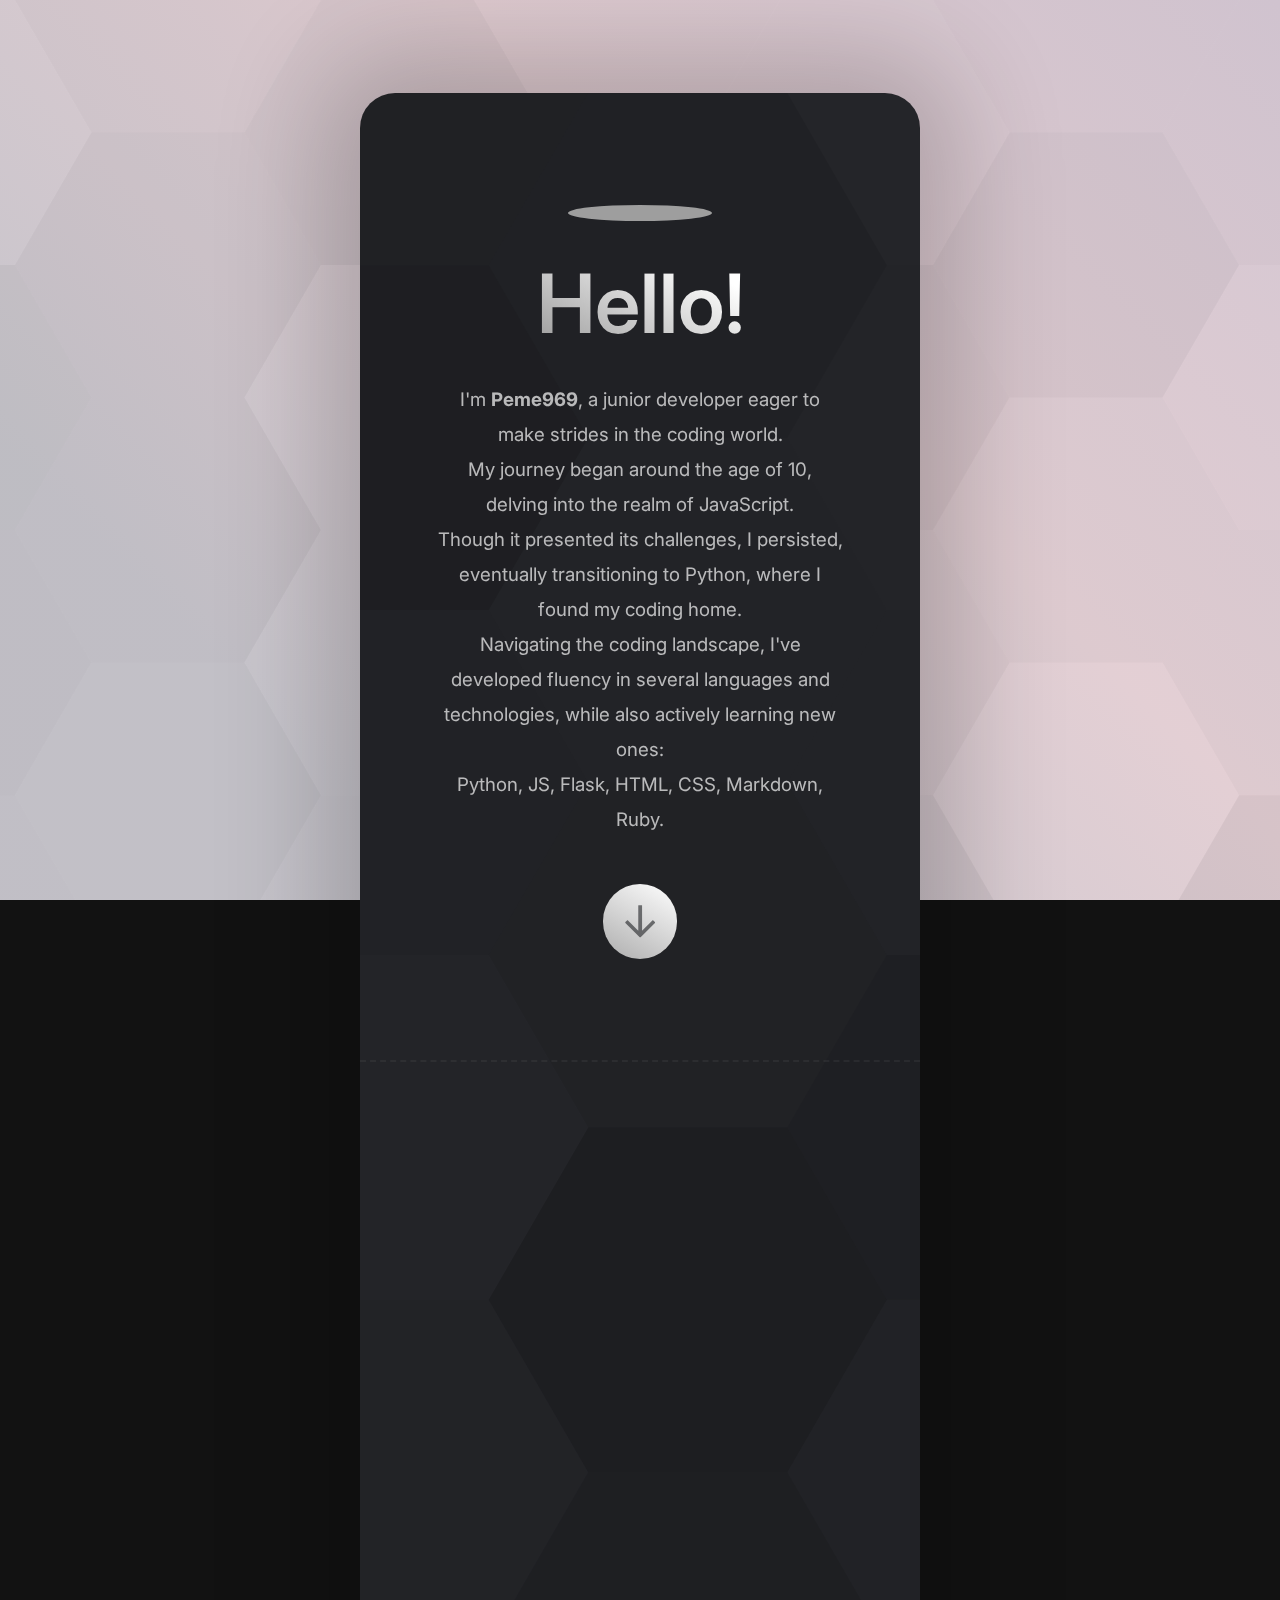
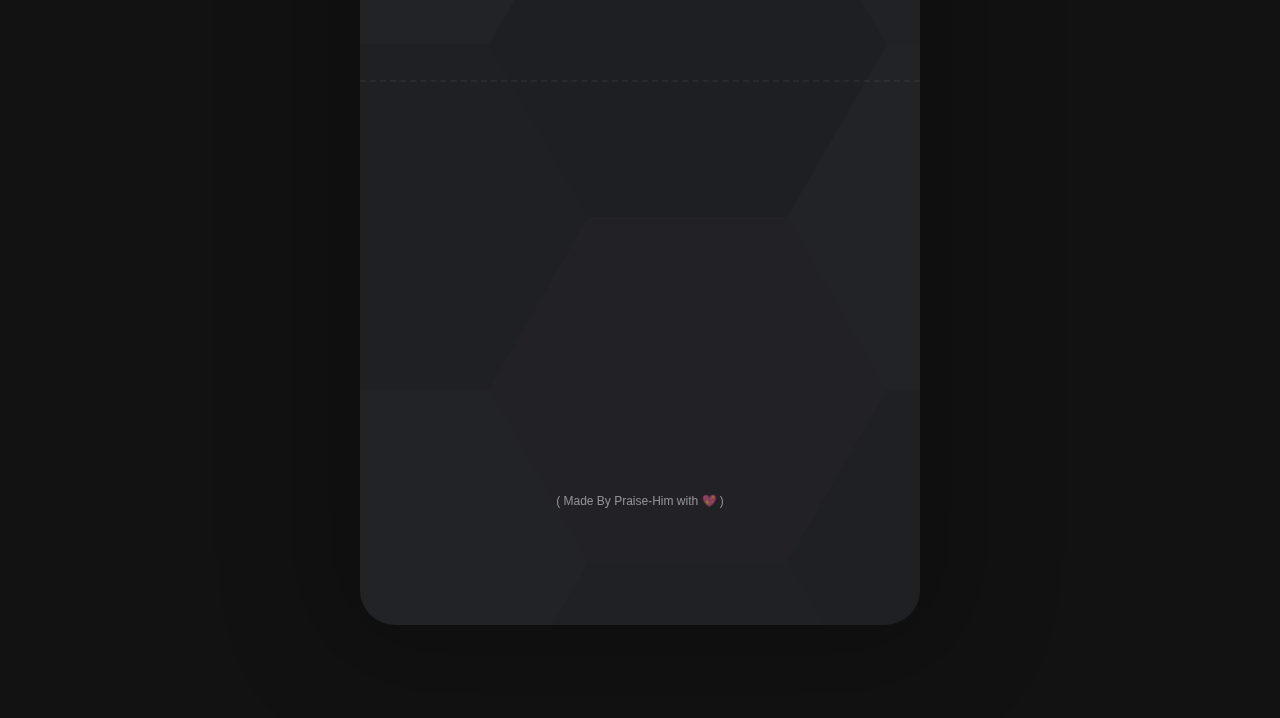
==== commit 2ca3b24d: "Update index.html" ====
--- a/index.html
+++ b/index.html
@@ -7,9 +7,11 @@
         <meta name="color-scheme" content="dark only"/>
         <meta name="description" content="Learn more about me!"/>
         <meta property="og:site_name" content="Peme969 | My Homepage"/>
-        <meta property="og:title" content="Peme969 | My Homepage"/>
+        <meta property="og:title" content="My Public Profile"/>
         <meta property="og:type" content="website"/>
-        <meta property="og:description" content="Peme969's Homepage"/>
+        <meta property="og:description" content="
+Peme969's Homepage
+            Visit to learn more!"/>
         <meta property="og:image" content="peme969.png"/>
         <meta property="og:image:type" content="image/jpeg"/>
         <meta property="og:image:width" content="1280"/>
@@ -1321,8 +1323,6 @@
                                    My journey began around the age of 10, delving into the realm of JavaScript. <br>Though it presented its challenges, I persisted, eventually transitioning to Python, where I found my coding home. 
                                    <br>
                                    Navigating the coding landscape, I've developed fluency in several languages and technologies, while also actively learning new ones: <br>Python, JS, Flask, HTML, CSS, Markdown, Ruby.
-                                    <br>
-                                   Continuously learning and growing, I am excited about the possibilities that lie ahead in my coding journey.
                                 </p>
                                 <ul id="icons02" class="style1 icons">
                                     <li>
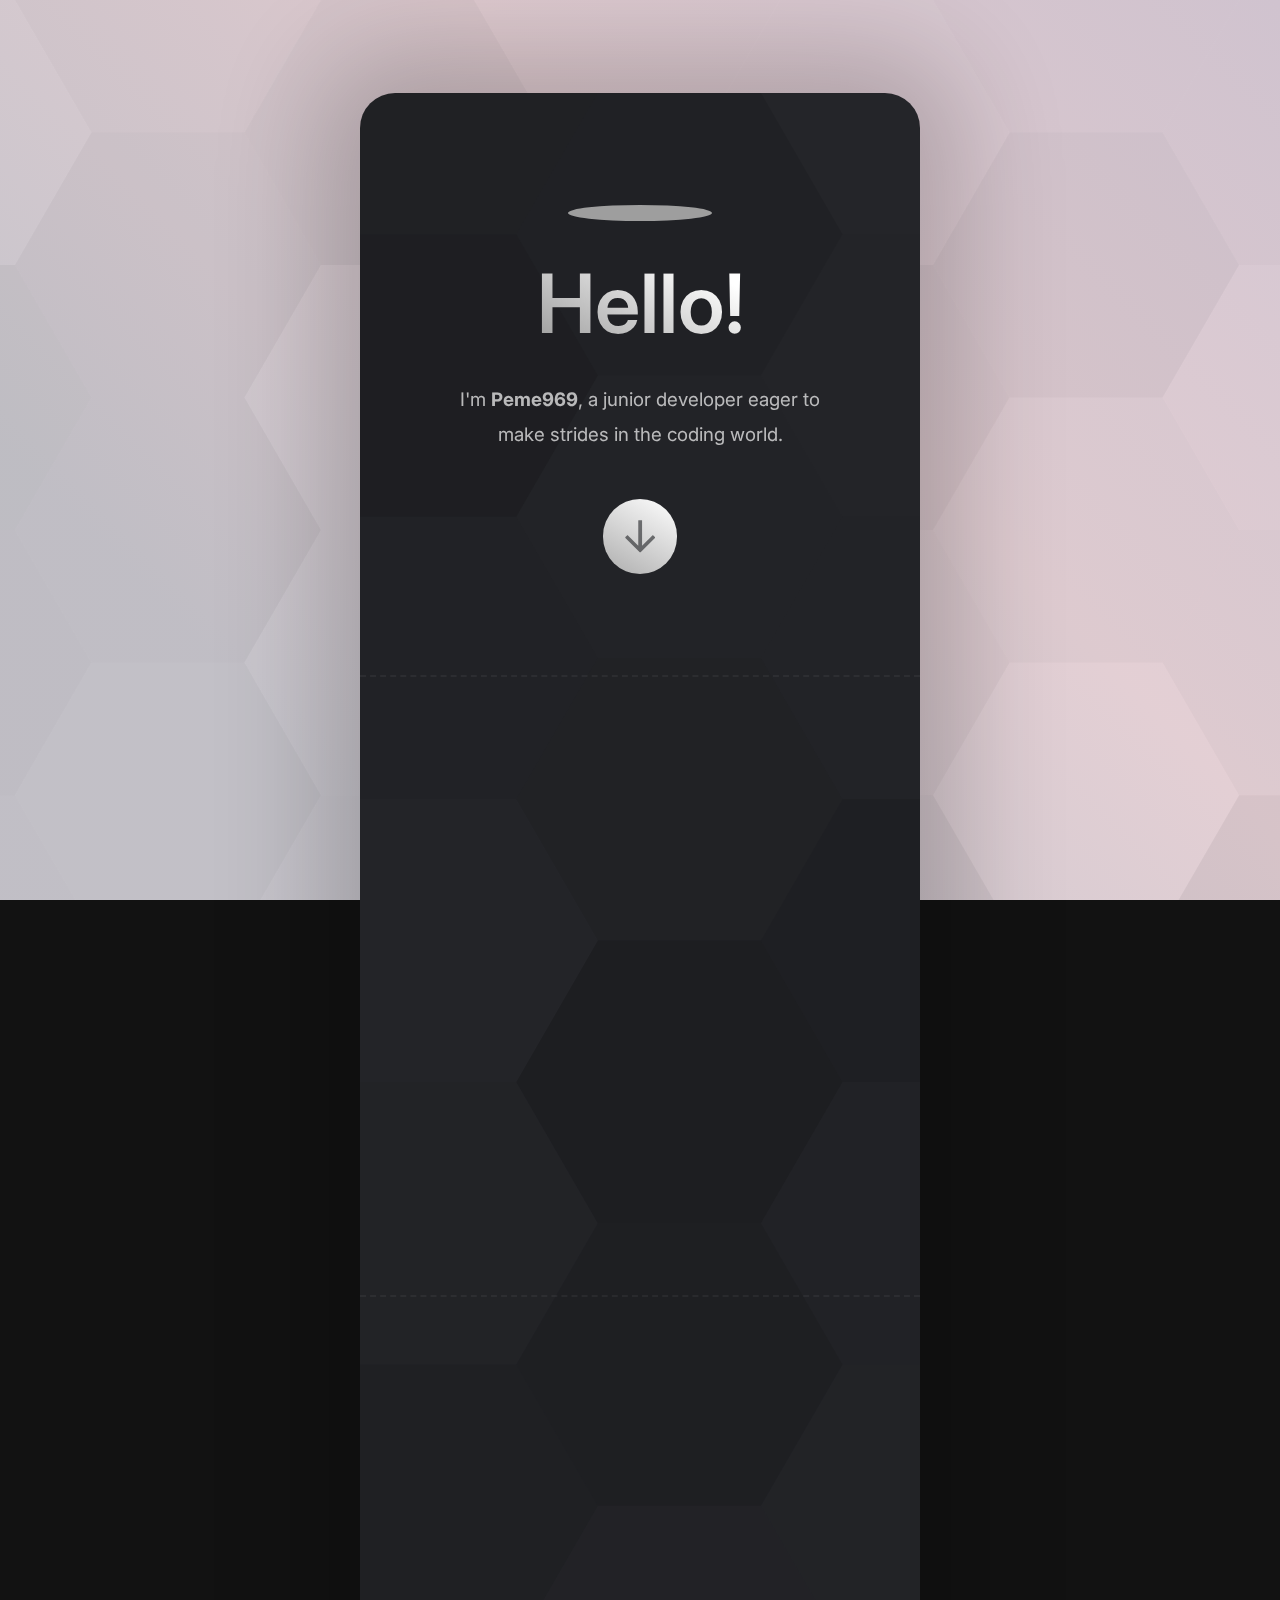
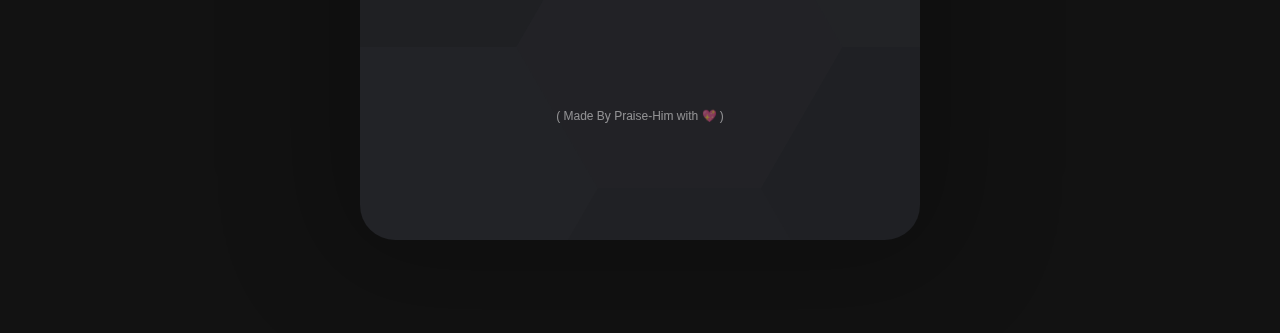
==== commit 05304f5e: "Update index.html" ====
--- a/index.html
+++ b/index.html
@@ -12,7 +12,7 @@
         <meta property="og:description" content="
 Peme969's Homepage
             Visit to learn more!"/>
-        <meta property="og:image" content="peme969.png"/>
+        <meta property="og:image" content="https://raw.githubusercontent.com/peme969/peme969.github.io/main/peme969.png"/>
         <meta property="og:image:type" content="image/jpeg"/>
         <meta property="og:image:width" content="1280"/>
         <meta property="og:image:height" content="800"/>
@@ -1319,11 +1319,7 @@
                                 <h1 id="text05" class="style1">Hello!</h1>
                                 <p id="text13" class="style2">
                                    I'm <strong>Peme969</strong>, a junior developer eager to make strides in the coding world. 
-                                   <br>
-                                   My journey began around the age of 10, delving into the realm of JavaScript. <br>Though it presented its challenges, I persisted, eventually transitioning to Python, where I found my coding home. 
-                                   <br>
-                                   Navigating the coding landscape, I've developed fluency in several languages and technologies, while also actively learning new ones: <br>Python, JS, Flask, HTML, CSS, Markdown, Ruby.
-                                </p>
+                                  
                                 <ul id="icons02" class="style1 icons">
                                     <li>
                                         <a class="n01" href="#start" aria-label="Arrow Down">
@@ -1409,7 +1405,7 @@
                     </div>
                     <div id="credits" class="icc-credits">
                         <span>
-                            <a href="https://peme969.is-a.dev">Made By Praise-Him with 💖</a>
+                            <a href="https://github.com/peme969/peme969.github.io">Made By Praise-Him with 💖</a>
                         </span>
                     </div>
                 </div>
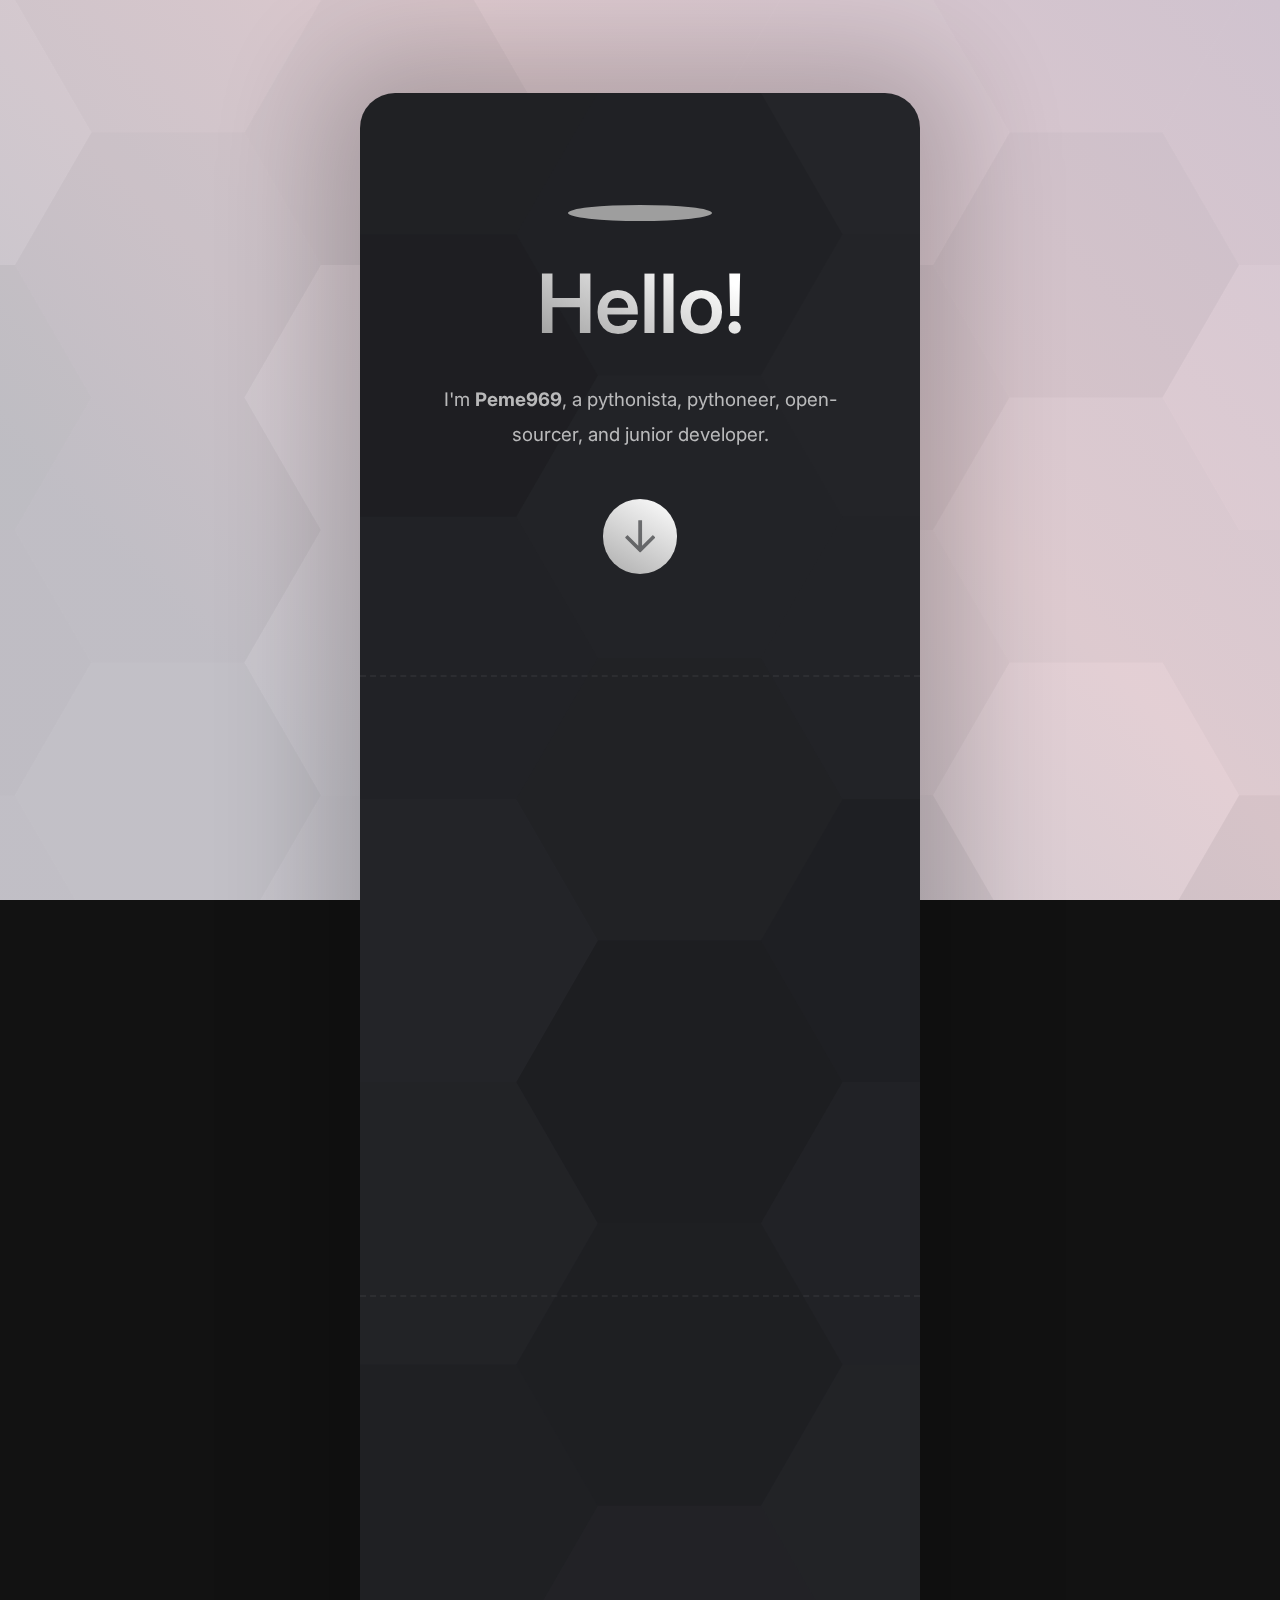
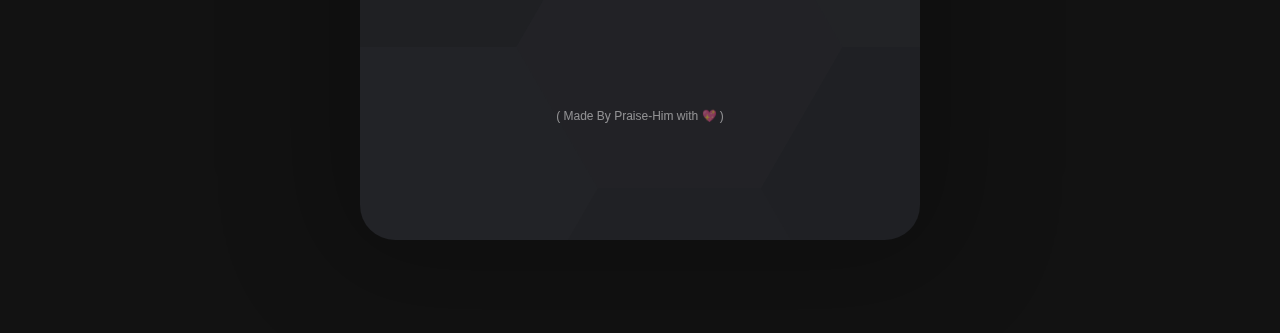
==== commit 1847ac12: "Update index.html" ====
--- a/index.html
+++ b/index.html
@@ -1318,7 +1318,7 @@
                                 </div>
                                 <h1 id="text05" class="style1">Hello!</h1>
                                 <p id="text13" class="style2">
-                                   I'm <strong>Peme969</strong>, a junior developer eager to make strides in the coding world. 
+                                   I'm <strong>Peme969</strong>, a pythonista, pythoneer, open-sourcer, and junior developer.
                                   
                                 <ul id="icons02" class="style1 icons">
                                     <li>
@@ -1392,7 +1392,7 @@
                                       
                                     </li>
                                     <li>
-                                        <a class="n04" href="https://mail.google.com/mail/u/0/?fs=1&tf=cm&to=mrcoderpeme@gmail.com" aria-label="Email">
+                                        <a class="n04" href="https://mail.google.com/mail/u/0/?fs=1&tf=cm&to=hello@peme969.is-a.dev" aria-label="Email">
                                             <svg>
                                                 <use xlink:href="#icon-c0646d28bbeb18e39eb973f96b44bd0f"></use>
                                             </svg>
